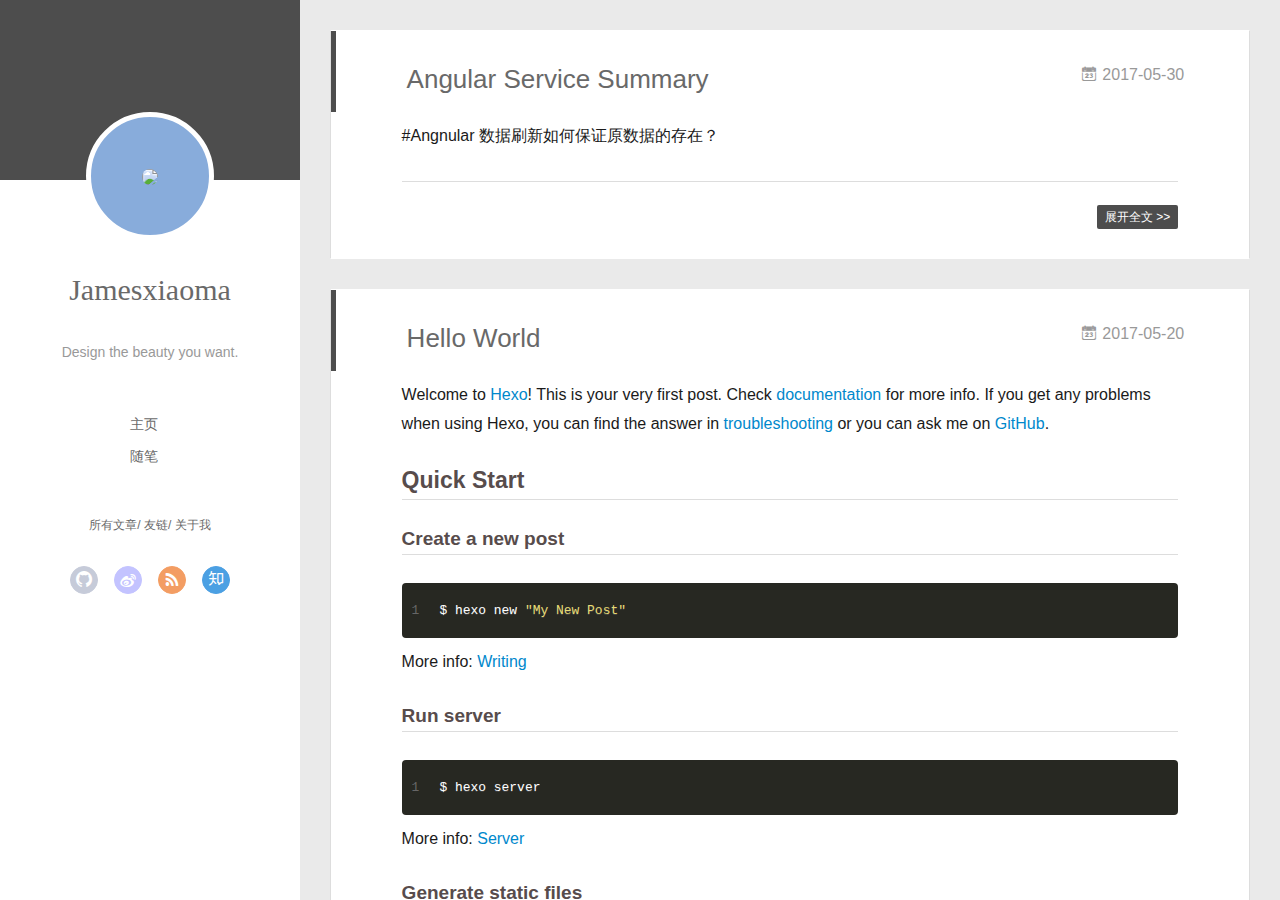
==== index.html @ 8590513b "Site updated: 2017-05-30 10:12:07" ====
<!DOCTYPE html>
<html>
<head>
  <meta charset="utf-8">
  
  <meta name="renderer" content="webkit">
  <meta http-equiv="X-UA-Compatible" content="IE=edge" >
  <link rel="dns-prefetch" href="http://yoursite.com">
  <title>Jamesxiaoma Blog</title>
  <meta name="viewport" content="width=device-width, initial-scale=1, maximum-scale=1">
  <meta property="og:type" content="website">
<meta property="og:title" content="Jamesxiaoma Blog">
<meta property="og:url" content="http://yoursite.com/index.html">
<meta property="og:site_name" content="Jamesxiaoma Blog">
<meta name="twitter:card" content="summary">
<meta name="twitter:title" content="Jamesxiaoma Blog">
  
    <link rel="alternative" href="/atom.xml" title="Jamesxiaoma Blog" type="application/atom+xml">
  
  
    <link rel="icon" href="/favicon.png">
  
  <link rel="stylesheet" type="text/css" href="/./main.b3331d.css">
  <style type="text/css">
  
    #container.show {
      background: linear-gradient(200deg,#a0cfe4,#e8c37e);
    }
  </style>
  

  

</head>

<body>
  <div id="container" q-class="show:isCtnShow">
    <canvas id="anm-canvas" class="anm-canvas"></canvas>
    <div class="left-col" q-class="show:isShow">
      
<div class="overlay" style="background: #4d4d4d"></div>
<div class="intrude-less">
	<header id="header" class="inner">
		<a href="/" class="profilepic">
			<img src="null" class="js-avatar">
		</a>
		<hgroup>
		  <h1 class="header-author"><a href="/">Jamesxiaoma</a></h1>
		</hgroup>
		
		<p class="header-subtitle">Design the beauty you want.</p>
		

		<nav class="header-menu">
			<ul>
			
				<li><a href="/">主页</a></li>
	        
				<li><a href="/tags/随笔/">随笔</a></li>
	        
			</ul>
		</nav>
		<nav class="header-smart-menu">
    		
    			
    			<a q-on="click: openSlider(e, 'innerArchive')" href="javascript:void(0)">所有文章</a>
    			
            
    			
    			<a q-on="click: openSlider(e, 'friends')" href="javascript:void(0)">友链</a>
    			
            
    			
    			<a q-on="click: openSlider(e, 'aboutme')" href="javascript:void(0)">关于我</a>
    			
            
		</nav>
		<nav class="header-nav">
			<div class="social">
				
					<a class="github" target="_blank" href="#" title="github"><i class="icon-github"></i></a>
		        
					<a class="weibo" target="_blank" href="#" title="weibo"><i class="icon-weibo"></i></a>
		        
					<a class="rss" target="_blank" href="#" title="rss"><i class="icon-rss"></i></a>
		        
					<a class="zhihu" target="_blank" href="#" title="zhihu"><i class="icon-zhihu"></i></a>
		        
			</div>
		</nav>
	</header>		
</div>

    </div>
    <div class="mid-col" q-class="show:isShow,hide:isShow|isFalse">
      
<nav id="mobile-nav">
  	<div class="overlay js-overlay" style="background: #4d4d4d"></div>
	<div class="btnctn js-mobile-btnctn">
  		<div class="slider-trigger list" q-on="click: openSlider(e)"><i class="icon icon-sort"></i></div>
	</div>
	<div class="intrude-less">
		<header id="header" class="inner">
			<div class="profilepic">
				<img src="null" class="js-avatar">
			</div>
			<hgroup>
			  <h1 class="header-author js-header-author">Jamesxiaoma</h1>
			</hgroup>
			
			<p class="header-subtitle"><i class="icon icon-quo-left"></i>Design the beauty you want.<i class="icon icon-quo-right"></i></p>
			
			
			
				
			
				
			
			
			
			<nav class="header-nav">
				<div class="social">
					
						<a class="github" target="_blank" href="#" title="github"><i class="icon-github"></i></a>
			        
						<a class="weibo" target="_blank" href="#" title="weibo"><i class="icon-weibo"></i></a>
			        
						<a class="rss" target="_blank" href="#" title="rss"><i class="icon-rss"></i></a>
			        
						<a class="zhihu" target="_blank" href="#" title="zhihu"><i class="icon-zhihu"></i></a>
			        
				</div>
			</nav>

			<nav class="header-menu js-header-menu">
				<ul style="width: 50%">
				
				
					<li style="width: 50%"><a href="/">主页</a></li>
		        
					<li style="width: 50%"><a href="/tags/随笔/">随笔</a></li>
		        
				</ul>
			</nav>
		</header>				
	</div>
	<div class="mobile-mask" style="display:none" q-show="isShow"></div>
</nav>

      <div id="wrapper" class="body-wrap">
        <div class="menu-l">
          <div class="canvas-wrap">
            <canvas data-colors="#eaeaea" data-sectionHeight="100" data-contentId="js-content" id="myCanvas1" class="anm-canvas"></canvas>
          </div>
          <div id="js-content" class="content-ll">
            
  
    <article id="post-Angular-Service-Summary" class="article article-type-post  article-index" itemscope itemprop="blogPost">
  <div class="article-inner">
    
      <header class="article-header">
        
  
    <h1 itemprop="name">
      <a class="article-title" href="/2017/05/30/Angular-Service-Summary/">Angular Service Summary</a>
    </h1>
  

        
        <a href="/2017/05/30/Angular-Service-Summary/" class="archive-article-date">
  	<time datetime="2017-05-30T01:32:09.000Z" itemprop="datePublished"><i class="icon-calendar icon"></i>2017-05-30</time>
</a>
        
      </header>
    
    <div class="article-entry" itemprop="articleBody">
      
        <p>#Angnular 数据刷新如何保证原数据的存在？</p>

      

      
    </div>
    <div class="article-info article-info-index">
      
      
      

      
        <p class="article-more-link">
          <a class="article-more-a" href="/2017/05/30/Angular-Service-Summary/">展开全文 >></a>
        </p>
      

      
      <div class="clearfix"></div>
    </div>
  </div>
</article>





  
    <article id="post-hello-world" class="article article-type-post  article-index" itemscope itemprop="blogPost">
  <div class="article-inner">
    
      <header class="article-header">
        
  
    <h1 itemprop="name">
      <a class="article-title" href="/2017/05/20/hello-world/">Hello World</a>
    </h1>
  

        
        <a href="/2017/05/20/hello-world/" class="archive-article-date">
  	<time datetime="2017-05-20T15:23:57.140Z" itemprop="datePublished"><i class="icon-calendar icon"></i>2017-05-20</time>
</a>
        
      </header>
    
    <div class="article-entry" itemprop="articleBody">
      
        <p>Welcome to <a href="https://hexo.io/" target="_blank" rel="external">Hexo</a>! This is your very first post. Check <a href="https://hexo.io/docs/" target="_blank" rel="external">documentation</a> for more info. If you get any problems when using Hexo, you can find the answer in <a href="https://hexo.io/docs/troubleshooting.html" target="_blank" rel="external">troubleshooting</a> or you can ask me on <a href="https://github.com/hexojs/hexo/issues" target="_blank" rel="external">GitHub</a>.</p>
<h2 id="Quick-Start"><a href="#Quick-Start" class="headerlink" title="Quick Start"></a>Quick Start</h2><h3 id="Create-a-new-post"><a href="#Create-a-new-post" class="headerlink" title="Create a new post"></a>Create a new post</h3><figure class="highlight bash"><table><tr><td class="gutter"><pre><div class="line">1</div></pre></td><td class="code"><pre><div class="line">$ hexo new <span class="string">"My New Post"</span></div></pre></td></tr></table></figure>
<p>More info: <a href="https://hexo.io/docs/writing.html" target="_blank" rel="external">Writing</a></p>
<h3 id="Run-server"><a href="#Run-server" class="headerlink" title="Run server"></a>Run server</h3><figure class="highlight bash"><table><tr><td class="gutter"><pre><div class="line">1</div></pre></td><td class="code"><pre><div class="line">$ hexo server</div></pre></td></tr></table></figure>
<p>More info: <a href="https://hexo.io/docs/server.html" target="_blank" rel="external">Server</a></p>
<h3 id="Generate-static-files"><a href="#Generate-static-files" class="headerlink" title="Generate static files"></a>Generate static files</h3><figure class="highlight bash"><table><tr><td class="gutter"><pre><div class="line">1</div></pre></td><td class="code"><pre><div class="line">$ hexo generate</div></pre></td></tr></table></figure>
<p>More info: <a href="https://hexo.io/docs/generating.html" target="_blank" rel="external">Generating</a></p>
<h3 id="Deploy-to-remote-sites"><a href="#Deploy-to-remote-sites" class="headerlink" title="Deploy to remote sites"></a>Deploy to remote sites</h3><figure class="highlight bash"><table><tr><td class="gutter"><pre><div class="line">1</div></pre></td><td class="code"><pre><div class="line">$ hexo deploy</div></pre></td></tr></table></figure>
<p>More info: <a href="https://hexo.io/docs/deployment.html" target="_blank" rel="external">Deployment</a></p>

      

      
    </div>
    <div class="article-info article-info-index">
      
      
      

      
        <p class="article-more-link">
          <a class="article-more-a" href="/2017/05/20/hello-world/">展开全文 >></a>
        </p>
      

      
      <div class="clearfix"></div>
    </div>
  </div>
</article>





  
  


          </div>
        </div>
      </div>
      <footer id="footer">
  <div class="outer">
    <div id="footer-info">
    	<div class="footer-left">
    		&copy; 2017 Jamesxiaoma
    	</div>
      	<div class="footer-right">
      		<a href="http://hexo.io/" target="_blank">Hexo</a>  Theme <a href="https://github.com/litten/hexo-theme-yilia" target="_blank">Yilia</a> by Litten
      	</div>
    </div>
  </div>
</footer>
    </div>
    <script>
	var yiliaConfig = {
		mathjax: false,
		isHome: true,
		isPost: false,
		isArchive: false,
		isTag: false,
		isCategory: false,
		open_in_new: false,
		root: "/",
		innerArchive: true,
		showTags: false
	}
</script>

<script>!function(t){function n(e){if(r[e])return r[e].exports;var i=r[e]={exports:{},id:e,loaded:!1};return t[e].call(i.exports,i,i.exports,n),i.loaded=!0,i.exports}var r={};n.m=t,n.c=r,n.p="./",n(0)}([function(t,n,r){r(194),t.exports=r(190)},function(t,n,r){var e=r(3),i=r(52),o=r(27),u=r(28),c=r(53),f="prototype",a=function(t,n,r){var s,l,h,v,p=t&a.F,d=t&a.G,y=t&a.S,g=t&a.P,b=t&a.B,m=d?e:y?e[n]||(e[n]={}):(e[n]||{})[f],x=d?i:i[n]||(i[n]={}),w=x[f]||(x[f]={});d&&(r=n);for(s in r)l=!p&&m&&void 0!==m[s],h=(l?m:r)[s],v=b&&l?c(h,e):g&&"function"==typeof h?c(Function.call,h):h,m&&u(m,s,h,t&a.U),x[s]!=h&&o(x,s,v),g&&w[s]!=h&&(w[s]=h)};e.core=i,a.F=1,a.G=2,a.S=4,a.P=8,a.B=16,a.W=32,a.U=64,a.R=128,t.exports=a},function(t,n,r){var e=r(6);t.exports=function(t){if(!e(t))throw TypeError(t+" is not an object!");return t}},function(t,n){var r=t.exports="undefined"!=typeof window&&window.Math==Math?window:"undefined"!=typeof self&&self.Math==Math?self:Function("return this")();"number"==typeof __g&&(__g=r)},function(t,n){t.exports=function(t){try{return!!t()}catch(t){return!0}}},function(t,n){var r=t.exports="undefined"!=typeof window&&window.Math==Math?window:"undefined"!=typeof self&&self.Math==Math?self:Function("return this")();"number"==typeof __g&&(__g=r)},function(t,n){t.exports=function(t){return"object"==typeof t?null!==t:"function"==typeof t}},function(t,n,r){var e=r(126)("wks"),i=r(76),o=r(3).Symbol,u="function"==typeof o;(t.exports=function(t){return e[t]||(e[t]=u&&o[t]||(u?o:i)("Symbol."+t))}).store=e},function(t,n){var r={}.hasOwnProperty;t.exports=function(t,n){return r.call(t,n)}},function(t,n,r){var e=r(94),i=r(33);t.exports=function(t){return e(i(t))}},function(t,n,r){t.exports=!r(4)(function(){return 7!=Object.defineProperty({},"a",{get:function(){return 7}}).a})},function(t,n,r){var e=r(2),i=r(167),o=r(50),u=Object.defineProperty;n.f=r(10)?Object.defineProperty:function(t,n,r){if(e(t),n=o(n,!0),e(r),i)try{return u(t,n,r)}catch(t){}if("get"in r||"set"in r)throw TypeError("Accessors not supported!");return"value"in r&&(t[n]=r.value),t}},function(t,n,r){t.exports=!r(18)(function(){return 7!=Object.defineProperty({},"a",{get:function(){return 7}}).a})},function(t,n,r){var e=r(14),i=r(22);t.exports=r(12)?function(t,n,r){return e.f(t,n,i(1,r))}:function(t,n,r){return t[n]=r,t}},function(t,n,r){var e=r(20),i=r(58),o=r(42),u=Object.defineProperty;n.f=r(12)?Object.defineProperty:function(t,n,r){if(e(t),n=o(n,!0),e(r),i)try{return u(t,n,r)}catch(t){}if("get"in r||"set"in r)throw TypeError("Accessors not supported!");return"value"in r&&(t[n]=r.value),t}},function(t,n,r){var e=r(40)("wks"),i=r(23),o=r(5).Symbol,u="function"==typeof o;(t.exports=function(t){return e[t]||(e[t]=u&&o[t]||(u?o:i)("Symbol."+t))}).store=e},function(t,n,r){var e=r(67),i=Math.min;t.exports=function(t){return t>0?i(e(t),9007199254740991):0}},function(t,n,r){var e=r(46);t.exports=function(t){return Object(e(t))}},function(t,n){t.exports=function(t){try{return!!t()}catch(t){return!0}}},function(t,n,r){var e=r(63),i=r(34);t.exports=Object.keys||function(t){return e(t,i)}},function(t,n,r){var e=r(21);t.exports=function(t){if(!e(t))throw TypeError(t+" is not an object!");return t}},function(t,n){t.exports=function(t){return"object"==typeof t?null!==t:"function"==typeof t}},function(t,n){t.exports=function(t,n){return{enumerable:!(1&t),configurable:!(2&t),writable:!(4&t),value:n}}},function(t,n){var r=0,e=Math.random();t.exports=function(t){return"Symbol(".concat(void 0===t?"":t,")_",(++r+e).toString(36))}},function(t,n){var r={}.hasOwnProperty;t.exports=function(t,n){return r.call(t,n)}},function(t,n){var r=t.exports={version:"2.4.0"};"number"==typeof __e&&(__e=r)},function(t,n){t.exports=function(t){if("function"!=typeof t)throw TypeError(t+" is not a function!");return t}},function(t,n,r){var e=r(11),i=r(66);t.exports=r(10)?function(t,n,r){return e.f(t,n,i(1,r))}:function(t,n,r){return t[n]=r,t}},function(t,n,r){var e=r(3),i=r(27),o=r(24),u=r(76)("src"),c="toString",f=Function[c],a=(""+f).split(c);r(52).inspectSource=function(t){return f.call(t)},(t.exports=function(t,n,r,c){var f="function"==typeof r;f&&(o(r,"name")||i(r,"name",n)),t[n]!==r&&(f&&(o(r,u)||i(r,u,t[n]?""+t[n]:a.join(String(n)))),t===e?t[n]=r:c?t[n]?t[n]=r:i(t,n,r):(delete t[n],i(t,n,r)))})(Function.prototype,c,function(){return"function"==typeof this&&this[u]||f.call(this)})},function(t,n,r){var e=r(1),i=r(4),o=r(46),u=function(t,n,r,e){var i=String(o(t)),u="<"+n;return""!==r&&(u+=" "+r+'="'+String(e).replace(/"/g,"&quot;")+'"'),u+">"+i+"</"+n+">"};t.exports=function(t,n){var r={};r[t]=n(u),e(e.P+e.F*i(function(){var n=""[t]('"');return n!==n.toLowerCase()||n.split('"').length>3}),"String",r)}},function(t,n,r){var e=r(115),i=r(46);t.exports=function(t){return e(i(t))}},function(t,n,r){var e=r(116),i=r(66),o=r(30),u=r(50),c=r(24),f=r(167),a=Object.getOwnPropertyDescriptor;n.f=r(10)?a:function(t,n){if(t=o(t),n=u(n,!0),f)try{return a(t,n)}catch(t){}if(c(t,n))return i(!e.f.call(t,n),t[n])}},function(t,n,r){var e=r(24),i=r(17),o=r(145)("IE_PROTO"),u=Object.prototype;t.exports=Object.getPrototypeOf||function(t){return t=i(t),e(t,o)?t[o]:"function"==typeof t.constructor&&t instanceof t.constructor?t.constructor.prototype:t instanceof Object?u:null}},function(t,n){t.exports=function(t){if(void 0==t)throw TypeError("Can't call method on  "+t);return t}},function(t,n){t.exports="constructor,hasOwnProperty,isPrototypeOf,propertyIsEnumerable,toLocaleString,toString,valueOf".split(",")},function(t,n){t.exports={}},function(t,n){t.exports=!0},function(t,n){n.f={}.propertyIsEnumerable},function(t,n,r){var e=r(14).f,i=r(8),o=r(15)("toStringTag");t.exports=function(t,n,r){t&&!i(t=r?t:t.prototype,o)&&e(t,o,{configurable:!0,value:n})}},function(t,n,r){var e=r(40)("keys"),i=r(23);t.exports=function(t){return e[t]||(e[t]=i(t))}},function(t,n,r){var e=r(5),i="__core-js_shared__",o=e[i]||(e[i]={});t.exports=function(t){return o[t]||(o[t]={})}},function(t,n){var r=Math.ceil,e=Math.floor;t.exports=function(t){return isNaN(t=+t)?0:(t>0?e:r)(t)}},function(t,n,r){var e=r(21);t.exports=function(t,n){if(!e(t))return t;var r,i;if(n&&"function"==typeof(r=t.toString)&&!e(i=r.call(t)))return i;if("function"==typeof(r=t.valueOf)&&!e(i=r.call(t)))return i;if(!n&&"function"==typeof(r=t.toString)&&!e(i=r.call(t)))return i;throw TypeError("Can't convert object to primitive value")}},function(t,n,r){var e=r(5),i=r(25),o=r(36),u=r(44),c=r(14).f;t.exports=function(t){var n=i.Symbol||(i.Symbol=o?{}:e.Symbol||{});"_"==t.charAt(0)||t in n||c(n,t,{value:u.f(t)})}},function(t,n,r){n.f=r(15)},function(t,n){var r={}.toString;t.exports=function(t){return r.call(t).slice(8,-1)}},function(t,n){t.exports=function(t){if(void 0==t)throw TypeError("Can't call method on  "+t);return t}},function(t,n,r){var e=r(4);t.exports=function(t,n){return!!t&&e(function(){n?t.call(null,function(){},1):t.call(null)})}},function(t,n,r){var e=r(53),i=r(115),o=r(17),u=r(16),c=r(202);t.exports=function(t,n){var r=1==t,f=2==t,a=3==t,s=4==t,l=6==t,h=5==t||l,v=n||c;return function(n,c,p){for(var d,y,g=o(n),b=i(g),m=e(c,p,3),x=u(b.length),w=0,S=r?v(n,x):f?v(n,0):void 0;x>w;w++)if((h||w in b)&&(d=b[w],y=m(d,w,g),t))if(r)S[w]=y;else if(y)switch(t){case 3:return!0;case 5:return d;case 6:return w;case 2:S.push(d)}else if(s)return!1;return l?-1:a||s?s:S}}},function(t,n,r){var e=r(1),i=r(52),o=r(4);t.exports=function(t,n){var r=(i.Object||{})[t]||Object[t],u={};u[t]=n(r),e(e.S+e.F*o(function(){r(1)}),"Object",u)}},function(t,n,r){var e=r(6);t.exports=function(t,n){if(!e(t))return t;var r,i;if(n&&"function"==typeof(r=t.toString)&&!e(i=r.call(t)))return i;if("function"==typeof(r=t.valueOf)&&!e(i=r.call(t)))return i;if(!n&&"function"==typeof(r=t.toString)&&!e(i=r.call(t)))return i;throw TypeError("Can't convert object to primitive value")}},function(t,n,r){var e=r(5),i=r(25),o=r(91),u=r(13),c="prototype",f=function(t,n,r){var a,s,l,h=t&f.F,v=t&f.G,p=t&f.S,d=t&f.P,y=t&f.B,g=t&f.W,b=v?i:i[n]||(i[n]={}),m=b[c],x=v?e:p?e[n]:(e[n]||{})[c];v&&(r=n);for(a in r)(s=!h&&x&&void 0!==x[a])&&a in b||(l=s?x[a]:r[a],b[a]=v&&"function"!=typeof x[a]?r[a]:y&&s?o(l,e):g&&x[a]==l?function(t){var n=function(n,r,e){if(this instanceof t){switch(arguments.length){case 0:return new t;case 1:return new t(n);case 2:return new t(n,r)}return new t(n,r,e)}return t.apply(this,arguments)};return n[c]=t[c],n}(l):d&&"function"==typeof l?o(Function.call,l):l,d&&((b.virtual||(b.virtual={}))[a]=l,t&f.R&&m&&!m[a]&&u(m,a,l)))};f.F=1,f.G=2,f.S=4,f.P=8,f.B=16,f.W=32,f.U=64,f.R=128,t.exports=f},function(t,n){var r=t.exports={version:"2.4.0"};"number"==typeof __e&&(__e=r)},function(t,n,r){var e=r(26);t.exports=function(t,n,r){if(e(t),void 0===n)return t;switch(r){case 1:return function(r){return t.call(n,r)};case 2:return function(r,e){return t.call(n,r,e)};case 3:return function(r,e,i){return t.call(n,r,e,i)}}return function(){return t.apply(n,arguments)}}},function(t,n,r){var e=r(183),i=r(1),o=r(126)("metadata"),u=o.store||(o.store=new(r(186))),c=function(t,n,r){var i=u.get(t);if(!i){if(!r)return;u.set(t,i=new e)}var o=i.get(n);if(!o){if(!r)return;i.set(n,o=new e)}return o},f=function(t,n,r){var e=c(n,r,!1);return void 0!==e&&e.has(t)},a=function(t,n,r){var e=c(n,r,!1);return void 0===e?void 0:e.get(t)},s=function(t,n,r,e){c(r,e,!0).set(t,n)},l=function(t,n){var r=c(t,n,!1),e=[];return r&&r.forEach(function(t,n){e.push(n)}),e},h=function(t){return void 0===t||"symbol"==typeof t?t:String(t)},v=function(t){i(i.S,"Reflect",t)};t.exports={store:u,map:c,has:f,get:a,set:s,keys:l,key:h,exp:v}},function(t,n,r){"use strict";if(r(10)){var e=r(69),i=r(3),o=r(4),u=r(1),c=r(127),f=r(152),a=r(53),s=r(68),l=r(66),h=r(27),v=r(73),p=r(67),d=r(16),y=r(75),g=r(50),b=r(24),m=r(180),x=r(114),w=r(6),S=r(17),_=r(137),O=r(70),E=r(32),P=r(71).f,j=r(154),F=r(76),M=r(7),A=r(48),N=r(117),T=r(146),I=r(155),k=r(80),L=r(123),R=r(74),C=r(130),D=r(160),U=r(11),W=r(31),G=U.f,B=W.f,V=i.RangeError,z=i.TypeError,q=i.Uint8Array,K="ArrayBuffer",J="Shared"+K,Y="BYTES_PER_ELEMENT",H="prototype",$=Array[H],X=f.ArrayBuffer,Q=f.DataView,Z=A(0),tt=A(2),nt=A(3),rt=A(4),et=A(5),it=A(6),ot=N(!0),ut=N(!1),ct=I.values,ft=I.keys,at=I.entries,st=$.lastIndexOf,lt=$.reduce,ht=$.reduceRight,vt=$.join,pt=$.sort,dt=$.slice,yt=$.toString,gt=$.toLocaleString,bt=M("iterator"),mt=M("toStringTag"),xt=F("typed_constructor"),wt=F("def_constructor"),St=c.CONSTR,_t=c.TYPED,Ot=c.VIEW,Et="Wrong length!",Pt=A(1,function(t,n){return Tt(T(t,t[wt]),n)}),jt=o(function(){return 1===new q(new Uint16Array([1]).buffer)[0]}),Ft=!!q&&!!q[H].set&&o(function(){new q(1).set({})}),Mt=function(t,n){if(void 0===t)throw z(Et);var r=+t,e=d(t);if(n&&!m(r,e))throw V(Et);return e},At=function(t,n){var r=p(t);if(r<0||r%n)throw V("Wrong offset!");return r},Nt=function(t){if(w(t)&&_t in t)return t;throw z(t+" is not a typed array!")},Tt=function(t,n){if(!(w(t)&&xt in t))throw z("It is not a typed array constructor!");return new t(n)},It=function(t,n){return kt(T(t,t[wt]),n)},kt=function(t,n){for(var r=0,e=n.length,i=Tt(t,e);e>r;)i[r]=n[r++];return i},Lt=function(t,n,r){G(t,n,{get:function(){return this._d[r]}})},Rt=function(t){var n,r,e,i,o,u,c=S(t),f=arguments.length,s=f>1?arguments[1]:void 0,l=void 0!==s,h=j(c);if(void 0!=h&&!_(h)){for(u=h.call(c),e=[],n=0;!(o=u.next()).done;n++)e.push(o.value);c=e}for(l&&f>2&&(s=a(s,arguments[2],2)),n=0,r=d(c.length),i=Tt(this,r);r>n;n++)i[n]=l?s(c[n],n):c[n];return i},Ct=function(){for(var t=0,n=arguments.length,r=Tt(this,n);n>t;)r[t]=arguments[t++];return r},Dt=!!q&&o(function(){gt.call(new q(1))}),Ut=function(){return gt.apply(Dt?dt.call(Nt(this)):Nt(this),arguments)},Wt={copyWithin:function(t,n){return D.call(Nt(this),t,n,arguments.length>2?arguments[2]:void 0)},every:function(t){return rt(Nt(this),t,arguments.length>1?arguments[1]:void 0)},fill:function(t){return C.apply(Nt(this),arguments)},filter:function(t){return It(this,tt(Nt(this),t,arguments.length>1?arguments[1]:void 0))},find:function(t){return et(Nt(this),t,arguments.length>1?arguments[1]:void 0)},findIndex:function(t){return it(Nt(this),t,arguments.length>1?arguments[1]:void 0)},forEach:function(t){Z(Nt(this),t,arguments.length>1?arguments[1]:void 0)},indexOf:function(t){return ut(Nt(this),t,arguments.length>1?arguments[1]:void 0)},includes:function(t){return ot(Nt(this),t,arguments.length>1?arguments[1]:void 0)},join:function(t){return vt.apply(Nt(this),arguments)},lastIndexOf:function(t){return st.apply(Nt(this),arguments)},map:function(t){return Pt(Nt(this),t,arguments.length>1?arguments[1]:void 0)},reduce:function(t){return lt.apply(Nt(this),arguments)},reduceRight:function(t){return ht.apply(Nt(this),arguments)},reverse:function(){for(var t,n=this,r=Nt(n).length,e=Math.floor(r/2),i=0;i<e;)t=n[i],n[i++]=n[--r],n[r]=t;return n},some:function(t){return nt(Nt(this),t,arguments.length>1?arguments[1]:void 0)},sort:function(t){return pt.call(Nt(this),t)},subarray:function(t,n){var r=Nt(this),e=r.length,i=y(t,e);return new(T(r,r[wt]))(r.buffer,r.byteOffset+i*r.BYTES_PER_ELEMENT,d((void 0===n?e:y(n,e))-i))}},Gt=function(t,n){return It(this,dt.call(Nt(this),t,n))},Bt=function(t){Nt(this);var n=At(arguments[1],1),r=this.length,e=S(t),i=d(e.length),o=0;if(i+n>r)throw V(Et);for(;o<i;)this[n+o]=e[o++]},Vt={entries:function(){return at.call(Nt(this))},keys:function(){return ft.call(Nt(this))},values:function(){return ct.call(Nt(this))}},zt=function(t,n){return w(t)&&t[_t]&&"symbol"!=typeof n&&n in t&&String(+n)==String(n)},qt=function(t,n){return zt(t,n=g(n,!0))?l(2,t[n]):B(t,n)},Kt=function(t,n,r){return!(zt(t,n=g(n,!0))&&w(r)&&b(r,"value"))||b(r,"get")||b(r,"set")||r.configurable||b(r,"writable")&&!r.writable||b(r,"enumerable")&&!r.enumerable?G(t,n,r):(t[n]=r.value,t)};St||(W.f=qt,U.f=Kt),u(u.S+u.F*!St,"Object",{getOwnPropertyDescriptor:qt,defineProperty:Kt}),o(function(){yt.call({})})&&(yt=gt=function(){return vt.call(this)});var Jt=v({},Wt);v(Jt,Vt),h(Jt,bt,Vt.values),v(Jt,{slice:Gt,set:Bt,constructor:function(){},toString:yt,toLocaleString:Ut}),Lt(Jt,"buffer","b"),Lt(Jt,"byteOffset","o"),Lt(Jt,"byteLength","l"),Lt(Jt,"length","e"),G(Jt,mt,{get:function(){return this[_t]}}),t.exports=function(t,n,r,f){f=!!f;var a=t+(f?"Clamped":"")+"Array",l="Uint8Array"!=a,v="get"+t,p="set"+t,y=i[a],g=y||{},b=y&&E(y),m=!y||!c.ABV,S={},_=y&&y[H],j=function(t,r){var e=t._d;return e.v[v](r*n+e.o,jt)},F=function(t,r,e){var i=t._d;f&&(e=(e=Math.round(e))<0?0:e>255?255:255&e),i.v[p](r*n+i.o,e,jt)},M=function(t,n){G(t,n,{get:function(){return j(this,n)},set:function(t){return F(this,n,t)},enumerable:!0})};m?(y=r(function(t,r,e,i){s(t,y,a,"_d");var o,u,c,f,l=0,v=0;if(w(r)){if(!(r instanceof X||(f=x(r))==K||f==J))return _t in r?kt(y,r):Rt.call(y,r);o=r,v=At(e,n);var p=r.byteLength;if(void 0===i){if(p%n)throw V(Et);if((u=p-v)<0)throw V(Et)}else if((u=d(i)*n)+v>p)throw V(Et);c=u/n}else c=Mt(r,!0),u=c*n,o=new X(u);for(h(t,"_d",{b:o,o:v,l:u,e:c,v:new Q(o)});l<c;)M(t,l++)}),_=y[H]=O(Jt),h(_,"constructor",y)):L(function(t){new y(null),new y(t)},!0)||(y=r(function(t,r,e,i){s(t,y,a);var o;return w(r)?r instanceof X||(o=x(r))==K||o==J?void 0!==i?new g(r,At(e,n),i):void 0!==e?new g(r,At(e,n)):new g(r):_t in r?kt(y,r):Rt.call(y,r):new g(Mt(r,l))}),Z(b!==Function.prototype?P(g).concat(P(b)):P(g),function(t){t in y||h(y,t,g[t])}),y[H]=_,e||(_.constructor=y));var A=_[bt],N=!!A&&("values"==A.name||void 0==A.name),T=Vt.values;h(y,xt,!0),h(_,_t,a),h(_,Ot,!0),h(_,wt,y),(f?new y(1)[mt]==a:mt in _)||G(_,mt,{get:function(){return a}}),S[a]=y,u(u.G+u.W+u.F*(y!=g),S),u(u.S,a,{BYTES_PER_ELEMENT:n,from:Rt,of:Ct}),Y in _||h(_,Y,n),u(u.P,a,Wt),R(a),u(u.P+u.F*Ft,a,{set:Bt}),u(u.P+u.F*!N,a,Vt),u(u.P+u.F*(_.toString!=yt),a,{toString:yt}),u(u.P+u.F*o(function(){new y(1).slice()}),a,{slice:Gt}),u(u.P+u.F*(o(function(){return[1,2].toLocaleString()!=new y([1,2]).toLocaleString()})||!o(function(){_.toLocaleString.call([1,2])})),a,{toLocaleString:Ut}),k[a]=N?A:T,e||N||h(_,bt,T)}}else t.exports=function(){}},function(t,n){var r={}.toString;t.exports=function(t){return r.call(t).slice(8,-1)}},function(t,n,r){var e=r(21),i=r(5).document,o=e(i)&&e(i.createElement);t.exports=function(t){return o?i.createElement(t):{}}},function(t,n,r){t.exports=!r(12)&&!r(18)(function(){return 7!=Object.defineProperty(r(57)("div"),"a",{get:function(){return 7}}).a})},function(t,n,r){"use strict";var e=r(36),i=r(51),o=r(64),u=r(13),c=r(8),f=r(35),a=r(96),s=r(38),l=r(103),h=r(15)("iterator"),v=!([].keys&&"next"in[].keys()),p="keys",d="values",y=function(){return this};t.exports=function(t,n,r,g,b,m,x){a(r,n,g);var w,S,_,O=function(t){if(!v&&t in F)return F[t];switch(t){case p:case d:return function(){return new r(this,t)}}return function(){return new r(this,t)}},E=n+" Iterator",P=b==d,j=!1,F=t.prototype,M=F[h]||F["@@iterator"]||b&&F[b],A=M||O(b),N=b?P?O("entries"):A:void 0,T="Array"==n?F.entries||M:M;if(T&&(_=l(T.call(new t)))!==Object.prototype&&(s(_,E,!0),e||c(_,h)||u(_,h,y)),P&&M&&M.name!==d&&(j=!0,A=function(){return M.call(this)}),e&&!x||!v&&!j&&F[h]||u(F,h,A),f[n]=A,f[E]=y,b)if(w={values:P?A:O(d),keys:m?A:O(p),entries:N},x)for(S in w)S in F||o(F,S,w[S]);else i(i.P+i.F*(v||j),n,w);return w}},function(t,n,r){var e=r(20),i=r(100),o=r(34),u=r(39)("IE_PROTO"),c=function(){},f="prototype",a=function(){var t,n=r(57)("iframe"),e=o.length;for(n.style.display="none",r(93).appendChild(n),n.src="javascript:",t=n.contentWindow.document,t.open(),t.write("<script>document.F=Object<\/script>"),t.close(),a=t.F;e--;)delete a[f][o[e]];return a()};t.exports=Object.create||function(t,n){var r;return null!==t?(c[f]=e(t),r=new c,c[f]=null,r[u]=t):r=a(),void 0===n?r:i(r,n)}},function(t,n,r){var e=r(63),i=r(34).concat("length","prototype");n.f=Object.getOwnPropertyNames||function(t){return e(t,i)}},function(t,n){n.f=Object.getOwnPropertySymbols},function(t,n,r){var e=r(8),i=r(9),o=r(90)(!1),u=r(39)("IE_PROTO");t.exports=function(t,n){var r,c=i(t),f=0,a=[];for(r in c)r!=u&&e(c,r)&&a.push(r);for(;n.length>f;)e(c,r=n[f++])&&(~o(a,r)||a.push(r));return a}},function(t,n,r){t.exports=r(13)},function(t,n,r){var e=r(76)("meta"),i=r(6),o=r(24),u=r(11).f,c=0,f=Object.isExtensible||function(){return!0},a=!r(4)(function(){return f(Object.preventExtensions({}))}),s=function(t){u(t,e,{value:{i:"O"+ ++c,w:{}}})},l=function(t,n){if(!i(t))return"symbol"==typeof t?t:("string"==typeof t?"S":"P")+t;if(!o(t,e)){if(!f(t))return"F";if(!n)return"E";s(t)}return t[e].i},h=function(t,n){if(!o(t,e)){if(!f(t))return!0;if(!n)return!1;s(t)}return t[e].w},v=function(t){return a&&p.NEED&&f(t)&&!o(t,e)&&s(t),t},p=t.exports={KEY:e,NEED:!1,fastKey:l,getWeak:h,onFreeze:v}},function(t,n){t.exports=function(t,n){return{enumerable:!(1&t),configurable:!(2&t),writable:!(4&t),value:n}}},function(t,n){var r=Math.ceil,e=Math.floor;t.exports=function(t){return isNaN(t=+t)?0:(t>0?e:r)(t)}},function(t,n){t.exports=function(t,n,r,e){if(!(t instanceof n)||void 0!==e&&e in t)throw TypeError(r+": incorrect invocation!");return t}},function(t,n){t.exports=!1},function(t,n,r){var e=r(2),i=r(173),o=r(133),u=r(145)("IE_PROTO"),c=function(){},f="prototype",a=function(){var t,n=r(132)("iframe"),e=o.length;for(n.style.display="none",r(135).appendChild(n),n.src="javascript:",t=n.contentWindow.document,t.open(),t.write("<script>document.F=Object<\/script>"),t.close(),a=t.F;e--;)delete a[f][o[e]];return a()};t.exports=Object.create||function(t,n){var r;return null!==t?(c[f]=e(t),r=new c,c[f]=null,r[u]=t):r=a(),void 0===n?r:i(r,n)}},function(t,n,r){var e=r(175),i=r(133).concat("length","prototype");n.f=Object.getOwnPropertyNames||function(t){return e(t,i)}},function(t,n,r){var e=r(175),i=r(133);t.exports=Object.keys||function(t){return e(t,i)}},function(t,n,r){var e=r(28);t.exports=function(t,n,r){for(var i in n)e(t,i,n[i],r);return t}},function(t,n,r){"use strict";var e=r(3),i=r(11),o=r(10),u=r(7)("species");t.exports=function(t){var n=e[t];o&&n&&!n[u]&&i.f(n,u,{configurable:!0,get:function(){return this}})}},function(t,n,r){var e=r(67),i=Math.max,o=Math.min;t.exports=function(t,n){return t=e(t),t<0?i(t+n,0):o(t,n)}},function(t,n){var r=0,e=Math.random();t.exports=function(t){return"Symbol(".concat(void 0===t?"":t,")_",(++r+e).toString(36))}},function(t,n,r){var e=r(33);t.exports=function(t){return Object(e(t))}},function(t,n,r){var e=r(7)("unscopables"),i=Array.prototype;void 0==i[e]&&r(27)(i,e,{}),t.exports=function(t){i[e][t]=!0}},function(t,n,r){var e=r(53),i=r(169),o=r(137),u=r(2),c=r(16),f=r(154),a={},s={},n=t.exports=function(t,n,r,l,h){var v,p,d,y,g=h?function(){return t}:f(t),b=e(r,l,n?2:1),m=0;if("function"!=typeof g)throw TypeError(t+" is not iterable!");if(o(g)){for(v=c(t.length);v>m;m++)if((y=n?b(u(p=t[m])[0],p[1]):b(t[m]))===a||y===s)return y}else for(d=g.call(t);!(p=d.next()).done;)if((y=i(d,b,p.value,n))===a||y===s)return y};n.BREAK=a,n.RETURN=s},function(t,n){t.exports={}},function(t,n,r){var e=r(11).f,i=r(24),o=r(7)("toStringTag");t.exports=function(t,n,r){t&&!i(t=r?t:t.prototype,o)&&e(t,o,{configurable:!0,value:n})}},function(t,n,r){var e=r(1),i=r(46),o=r(4),u=r(150),c="["+u+"]",f="​",a=RegExp("^"+c+c+"*"),s=RegExp(c+c+"*$"),l=function(t,n,r){var i={},c=o(function(){return!!u[t]()||f[t]()!=f}),a=i[t]=c?n(h):u[t];r&&(i[r]=a),e(e.P+e.F*c,"String",i)},h=l.trim=function(t,n){return t=String(i(t)),1&n&&(t=t.replace(a,"")),2&n&&(t=t.replace(s,"")),t};t.exports=l},function(t,n,r){t.exports={default:r(86),__esModule:!0}},function(t,n,r){t.exports={default:r(87),__esModule:!0}},function(t,n,r){"use strict";function e(t){return t&&t.__esModule?t:{default:t}}n.__esModule=!0;var i=r(84),o=e(i),u=r(83),c=e(u),f="function"==typeof c.default&&"symbol"==typeof o.default?function(t){return typeof t}:function(t){return t&&"function"==typeof c.default&&t.constructor===c.default&&t!==c.default.prototype?"symbol":typeof t};n.default="function"==typeof c.default&&"symbol"===f(o.default)?function(t){return void 0===t?"undefined":f(t)}:function(t){return t&&"function"==typeof c.default&&t.constructor===c.default&&t!==c.default.prototype?"symbol":void 0===t?"undefined":f(t)}},function(t,n,r){r(110),r(108),r(111),r(112),t.exports=r(25).Symbol},function(t,n,r){r(109),r(113),t.exports=r(44).f("iterator")},function(t,n){t.exports=function(t){if("function"!=typeof t)throw TypeError(t+" is not a function!");return t}},function(t,n){t.exports=function(){}},function(t,n,r){var e=r(9),i=r(106),o=r(105);t.exports=function(t){return function(n,r,u){var c,f=e(n),a=i(f.length),s=o(u,a);if(t&&r!=r){for(;a>s;)if((c=f[s++])!=c)return!0}else for(;a>s;s++)if((t||s in f)&&f[s]===r)return t||s||0;return!t&&-1}}},function(t,n,r){var e=r(88);t.exports=function(t,n,r){if(e(t),void 0===n)return t;switch(r){case 1:return function(r){return t.call(n,r)};case 2:return function(r,e){return t.call(n,r,e)};case 3:return function(r,e,i){return t.call(n,r,e,i)}}return function(){return t.apply(n,arguments)}}},function(t,n,r){var e=r(19),i=r(62),o=r(37);t.exports=function(t){var n=e(t),r=i.f;if(r)for(var u,c=r(t),f=o.f,a=0;c.length>a;)f.call(t,u=c[a++])&&n.push(u);return n}},function(t,n,r){t.exports=r(5).document&&document.documentElement},function(t,n,r){var e=r(56);t.exports=Object("z").propertyIsEnumerable(0)?Object:function(t){return"String"==e(t)?t.split(""):Object(t)}},function(t,n,r){var e=r(56);t.exports=Array.isArray||function(t){return"Array"==e(t)}},function(t,n,r){"use strict";var e=r(60),i=r(22),o=r(38),u={};r(13)(u,r(15)("iterator"),function(){return this}),t.exports=function(t,n,r){t.prototype=e(u,{next:i(1,r)}),o(t,n+" Iterator")}},function(t,n){t.exports=function(t,n){return{value:n,done:!!t}}},function(t,n,r){var e=r(19),i=r(9);t.exports=function(t,n){for(var r,o=i(t),u=e(o),c=u.length,f=0;c>f;)if(o[r=u[f++]]===n)return r}},function(t,n,r){var e=r(23)("meta"),i=r(21),o=r(8),u=r(14).f,c=0,f=Object.isExtensible||function(){return!0},a=!r(18)(function(){return f(Object.preventExtensions({}))}),s=function(t){u(t,e,{value:{i:"O"+ ++c,w:{}}})},l=function(t,n){if(!i(t))return"symbol"==typeof t?t:("string"==typeof t?"S":"P")+t;if(!o(t,e)){if(!f(t))return"F";if(!n)return"E";s(t)}return t[e].i},h=function(t,n){if(!o(t,e)){if(!f(t))return!0;if(!n)return!1;s(t)}return t[e].w},v=function(t){return a&&p.NEED&&f(t)&&!o(t,e)&&s(t),t},p=t.exports={KEY:e,NEED:!1,fastKey:l,getWeak:h,onFreeze:v}},function(t,n,r){var e=r(14),i=r(20),o=r(19);t.exports=r(12)?Object.defineProperties:function(t,n){i(t);for(var r,u=o(n),c=u.length,f=0;c>f;)e.f(t,r=u[f++],n[r]);return t}},function(t,n,r){var e=r(37),i=r(22),o=r(9),u=r(42),c=r(8),f=r(58),a=Object.getOwnPropertyDescriptor;n.f=r(12)?a:function(t,n){if(t=o(t),n=u(n,!0),f)try{return a(t,n)}catch(t){}if(c(t,n))return i(!e.f.call(t,n),t[n])}},function(t,n,r){var e=r(9),i=r(61).f,o={}.toString,u="object"==typeof window&&window&&Object.getOwnPropertyNames?Object.getOwnPropertyNames(window):[],c=function(t){try{return i(t)}catch(t){return u.slice()}};t.exports.f=function(t){return u&&"[object Window]"==o.call(t)?c(t):i(e(t))}},function(t,n,r){var e=r(8),i=r(77),o=r(39)("IE_PROTO"),u=Object.prototype;t.exports=Object.getPrototypeOf||function(t){return t=i(t),e(t,o)?t[o]:"function"==typeof t.constructor&&t instanceof t.constructor?t.constructor.prototype:t instanceof Object?u:null}},function(t,n,r){var e=r(41),i=r(33);t.exports=function(t){return function(n,r){var o,u,c=String(i(n)),f=e(r),a=c.length;return f<0||f>=a?t?"":void 0:(o=c.charCodeAt(f),o<55296||o>56319||f+1===a||(u=c.charCodeAt(f+1))<56320||u>57343?t?c.charAt(f):o:t?c.slice(f,f+2):u-56320+(o-55296<<10)+65536)}}},function(t,n,r){var e=r(41),i=Math.max,o=Math.min;t.exports=function(t,n){return t=e(t),t<0?i(t+n,0):o(t,n)}},function(t,n,r){var e=r(41),i=Math.min;t.exports=function(t){return t>0?i(e(t),9007199254740991):0}},function(t,n,r){"use strict";var e=r(89),i=r(97),o=r(35),u=r(9);t.exports=r(59)(Array,"Array",function(t,n){this._t=u(t),this._i=0,this._k=n},function(){var t=this._t,n=this._k,r=this._i++;return!t||r>=t.length?(this._t=void 0,i(1)):"keys"==n?i(0,r):"values"==n?i(0,t[r]):i(0,[r,t[r]])},"values"),o.Arguments=o.Array,e("keys"),e("values"),e("entries")},function(t,n){},function(t,n,r){"use strict";var e=r(104)(!0);r(59)(String,"String",function(t){this._t=String(t),this._i=0},function(){var t,n=this._t,r=this._i;return r>=n.length?{value:void 0,done:!0}:(t=e(n,r),this._i+=t.length,{value:t,done:!1})})},function(t,n,r){"use strict";var e=r(5),i=r(8),o=r(12),u=r(51),c=r(64),f=r(99).KEY,a=r(18),s=r(40),l=r(38),h=r(23),v=r(15),p=r(44),d=r(43),y=r(98),g=r(92),b=r(95),m=r(20),x=r(9),w=r(42),S=r(22),_=r(60),O=r(102),E=r(101),P=r(14),j=r(19),F=E.f,M=P.f,A=O.f,N=e.Symbol,T=e.JSON,I=T&&T.stringify,k="prototype",L=v("_hidden"),R=v("toPrimitive"),C={}.propertyIsEnumerable,D=s("symbol-registry"),U=s("symbols"),W=s("op-symbols"),G=Object[k],B="function"==typeof N,V=e.QObject,z=!V||!V[k]||!V[k].findChild,q=o&&a(function(){return 7!=_(M({},"a",{get:function(){return M(this,"a",{value:7}).a}})).a})?function(t,n,r){var e=F(G,n);e&&delete G[n],M(t,n,r),e&&t!==G&&M(G,n,e)}:M,K=function(t){var n=U[t]=_(N[k]);return n._k=t,n},J=B&&"symbol"==typeof N.iterator?function(t){return"symbol"==typeof t}:function(t){return t instanceof N},Y=function(t,n,r){return t===G&&Y(W,n,r),m(t),n=w(n,!0),m(r),i(U,n)?(r.enumerable?(i(t,L)&&t[L][n]&&(t[L][n]=!1),r=_(r,{enumerable:S(0,!1)})):(i(t,L)||M(t,L,S(1,{})),t[L][n]=!0),q(t,n,r)):M(t,n,r)},H=function(t,n){m(t);for(var r,e=g(n=x(n)),i=0,o=e.length;o>i;)Y(t,r=e[i++],n[r]);return t},$=function(t,n){return void 0===n?_(t):H(_(t),n)},X=function(t){var n=C.call(this,t=w(t,!0));return!(this===G&&i(U,t)&&!i(W,t))&&(!(n||!i(this,t)||!i(U,t)||i(this,L)&&this[L][t])||n)},Q=function(t,n){if(t=x(t),n=w(n,!0),t!==G||!i(U,n)||i(W,n)){var r=F(t,n);return!r||!i(U,n)||i(t,L)&&t[L][n]||(r.enumerable=!0),r}},Z=function(t){for(var n,r=A(x(t)),e=[],o=0;r.length>o;)i(U,n=r[o++])||n==L||n==f||e.push(n);return e},tt=function(t){for(var n,r=t===G,e=A(r?W:x(t)),o=[],u=0;e.length>u;)!i(U,n=e[u++])||r&&!i(G,n)||o.push(U[n]);return o};B||(N=function(){if(this instanceof N)throw TypeError("Symbol is not a constructor!");var t=h(arguments.length>0?arguments[0]:void 0),n=function(r){this===G&&n.call(W,r),i(this,L)&&i(this[L],t)&&(this[L][t]=!1),q(this,t,S(1,r))};return o&&z&&q(G,t,{configurable:!0,set:n}),K(t)},c(N[k],"toString",function(){return this._k}),E.f=Q,P.f=Y,r(61).f=O.f=Z,r(37).f=X,r(62).f=tt,o&&!r(36)&&c(G,"propertyIsEnumerable",X,!0),p.f=function(t){return K(v(t))}),u(u.G+u.W+u.F*!B,{Symbol:N});for(var nt="hasInstance,isConcatSpreadable,iterator,match,replace,search,species,split,toPrimitive,toStringTag,unscopables".split(","),rt=0;nt.length>rt;)v(nt[rt++]);for(var nt=j(v.store),rt=0;nt.length>rt;)d(nt[rt++]);u(u.S+u.F*!B,"Symbol",{for:function(t){return i(D,t+="")?D[t]:D[t]=N(t)},keyFor:function(t){if(J(t))return y(D,t);throw TypeError(t+" is not a symbol!")},useSetter:function(){z=!0},useSimple:function(){z=!1}}),u(u.S+u.F*!B,"Object",{create:$,defineProperty:Y,defineProperties:H,getOwnPropertyDescriptor:Q,getOwnPropertyNames:Z,getOwnPropertySymbols:tt}),T&&u(u.S+u.F*(!B||a(function(){var t=N();return"[null]"!=I([t])||"{}"!=I({a:t})||"{}"!=I(Object(t))})),"JSON",{stringify:function(t){if(void 0!==t&&!J(t)){for(var n,r,e=[t],i=1;arguments.length>i;)e.push(arguments[i++]);return n=e[1],"function"==typeof n&&(r=n),!r&&b(n)||(n=function(t,n){if(r&&(n=r.call(this,t,n)),!J(n))return n}),e[1]=n,I.apply(T,e)}}}),N[k][R]||r(13)(N[k],R,N[k].valueOf),l(N,"Symbol"),l(Math,"Math",!0),l(e.JSON,"JSON",!0)},function(t,n,r){r(43)("asyncIterator")},function(t,n,r){r(43)("observable")},function(t,n,r){r(107);for(var e=r(5),i=r(13),o=r(35),u=r(15)("toStringTag"),c=["NodeList","DOMTokenList","MediaList","StyleSheetList","CSSRuleList"],f=0;f<5;f++){var a=c[f],s=e[a],l=s&&s.prototype;l&&!l[u]&&i(l,u,a),o[a]=o.Array}},function(t,n,r){var e=r(45),i=r(7)("toStringTag"),o="Arguments"==e(function(){return arguments}()),u=function(t,n){try{return t[n]}catch(t){}};t.exports=function(t){var n,r,c;return void 0===t?"Undefined":null===t?"Null":"string"==typeof(r=u(n=Object(t),i))?r:o?e(n):"Object"==(c=e(n))&&"function"==typeof n.callee?"Arguments":c}},function(t,n,r){var e=r(45);t.exports=Object("z").propertyIsEnumerable(0)?Object:function(t){return"String"==e(t)?t.split(""):Object(t)}},function(t,n){n.f={}.propertyIsEnumerable},function(t,n,r){var e=r(30),i=r(16),o=r(75);t.exports=function(t){return function(n,r,u){var c,f=e(n),a=i(f.length),s=o(u,a);if(t&&r!=r){for(;a>s;)if((c=f[s++])!=c)return!0}else for(;a>s;s++)if((t||s in f)&&f[s]===r)return t||s||0;return!t&&-1}}},function(t,n,r){"use strict";var e=r(3),i=r(1),o=r(28),u=r(73),c=r(65),f=r(79),a=r(68),s=r(6),l=r(4),h=r(123),v=r(81),p=r(136);t.exports=function(t,n,r,d,y,g){var b=e[t],m=b,x=y?"set":"add",w=m&&m.prototype,S={},_=function(t){var n=w[t];o(w,t,"delete"==t?function(t){return!(g&&!s(t))&&n.call(this,0===t?0:t)}:"has"==t?function(t){return!(g&&!s(t))&&n.call(this,0===t?0:t)}:"get"==t?function(t){return g&&!s(t)?void 0:n.call(this,0===t?0:t)}:"add"==t?function(t){return n.call(this,0===t?0:t),this}:function(t,r){return n.call(this,0===t?0:t,r),this})};if("function"==typeof m&&(g||w.forEach&&!l(function(){(new m).entries().next()}))){var O=new m,E=O[x](g?{}:-0,1)!=O,P=l(function(){O.has(1)}),j=h(function(t){new m(t)}),F=!g&&l(function(){for(var t=new m,n=5;n--;)t[x](n,n);return!t.has(-0)});j||(m=n(function(n,r){a(n,m,t);var e=p(new b,n,m);return void 0!=r&&f(r,y,e[x],e),e}),m.prototype=w,w.constructor=m),(P||F)&&(_("delete"),_("has"),y&&_("get")),(F||E)&&_(x),g&&w.clear&&delete w.clear}else m=d.getConstructor(n,t,y,x),u(m.prototype,r),c.NEED=!0;return v(m,t),S[t]=m,i(i.G+i.W+i.F*(m!=b),S),g||d.setStrong(m,t,y),m}},function(t,n,r){"use strict";var e=r(27),i=r(28),o=r(4),u=r(46),c=r(7);t.exports=function(t,n,r){var f=c(t),a=r(u,f,""[t]),s=a[0],l=a[1];o(function(){var n={};return n[f]=function(){return 7},7!=""[t](n)})&&(i(String.prototype,t,s),e(RegExp.prototype,f,2==n?function(t,n){return l.call(t,this,n)}:function(t){return l.call(t,this)}))}
},function(t,n,r){"use strict";var e=r(2);t.exports=function(){var t=e(this),n="";return t.global&&(n+="g"),t.ignoreCase&&(n+="i"),t.multiline&&(n+="m"),t.unicode&&(n+="u"),t.sticky&&(n+="y"),n}},function(t,n){t.exports=function(t,n,r){var e=void 0===r;switch(n.length){case 0:return e?t():t.call(r);case 1:return e?t(n[0]):t.call(r,n[0]);case 2:return e?t(n[0],n[1]):t.call(r,n[0],n[1]);case 3:return e?t(n[0],n[1],n[2]):t.call(r,n[0],n[1],n[2]);case 4:return e?t(n[0],n[1],n[2],n[3]):t.call(r,n[0],n[1],n[2],n[3])}return t.apply(r,n)}},function(t,n,r){var e=r(6),i=r(45),o=r(7)("match");t.exports=function(t){var n;return e(t)&&(void 0!==(n=t[o])?!!n:"RegExp"==i(t))}},function(t,n,r){var e=r(7)("iterator"),i=!1;try{var o=[7][e]();o.return=function(){i=!0},Array.from(o,function(){throw 2})}catch(t){}t.exports=function(t,n){if(!n&&!i)return!1;var r=!1;try{var o=[7],u=o[e]();u.next=function(){return{done:r=!0}},o[e]=function(){return u},t(o)}catch(t){}return r}},function(t,n,r){t.exports=r(69)||!r(4)(function(){var t=Math.random();__defineSetter__.call(null,t,function(){}),delete r(3)[t]})},function(t,n){n.f=Object.getOwnPropertySymbols},function(t,n,r){var e=r(3),i="__core-js_shared__",o=e[i]||(e[i]={});t.exports=function(t){return o[t]||(o[t]={})}},function(t,n,r){for(var e,i=r(3),o=r(27),u=r(76),c=u("typed_array"),f=u("view"),a=!(!i.ArrayBuffer||!i.DataView),s=a,l=0,h="Int8Array,Uint8Array,Uint8ClampedArray,Int16Array,Uint16Array,Int32Array,Uint32Array,Float32Array,Float64Array".split(",");l<9;)(e=i[h[l++]])?(o(e.prototype,c,!0),o(e.prototype,f,!0)):s=!1;t.exports={ABV:a,CONSTR:s,TYPED:c,VIEW:f}},function(t,n){"use strict";var r={versions:function(){var t=window.navigator.userAgent;return{trident:t.indexOf("Trident")>-1,presto:t.indexOf("Presto")>-1,webKit:t.indexOf("AppleWebKit")>-1,gecko:t.indexOf("Gecko")>-1&&-1==t.indexOf("KHTML"),mobile:!!t.match(/AppleWebKit.*Mobile.*/),ios:!!t.match(/\(i[^;]+;( U;)? CPU.+Mac OS X/),android:t.indexOf("Android")>-1||t.indexOf("Linux")>-1,iPhone:t.indexOf("iPhone")>-1||t.indexOf("Mac")>-1,iPad:t.indexOf("iPad")>-1,webApp:-1==t.indexOf("Safari"),weixin:-1==t.indexOf("MicroMessenger")}}()};t.exports=r},function(t,n,r){"use strict";var e=r(85),i=function(t){return t&&t.__esModule?t:{default:t}}(e),o=function(){function t(t,n,e){return n||e?String.fromCharCode(n||e):r[t]||t}function n(t){return e[t]}var r={"&quot;":'"',"&lt;":"<","&gt;":">","&amp;":"&","&nbsp;":" "},e={};for(var u in r)e[r[u]]=u;return r["&apos;"]="'",e["'"]="&#39;",{encode:function(t){return t?(""+t).replace(/['<> "&]/g,n).replace(/\r?\n/g,"<br/>").replace(/\s/g,"&nbsp;"):""},decode:function(n){return n?(""+n).replace(/<br\s*\/?>/gi,"\n").replace(/&quot;|&lt;|&gt;|&amp;|&nbsp;|&apos;|&#(\d+);|&#(\d+)/g,t).replace(/\u00a0/g," "):""},encodeBase16:function(t){if(!t)return t;t+="";for(var n=[],r=0,e=t.length;e>r;r++)n.push(t.charCodeAt(r).toString(16).toUpperCase());return n.join("")},encodeBase16forJSON:function(t){if(!t)return t;t=t.replace(/[\u4E00-\u9FBF]/gi,function(t){return escape(t).replace("%u","\\u")});for(var n=[],r=0,e=t.length;e>r;r++)n.push(t.charCodeAt(r).toString(16).toUpperCase());return n.join("")},decodeBase16:function(t){if(!t)return t;t+="";for(var n=[],r=0,e=t.length;e>r;r+=2)n.push(String.fromCharCode("0x"+t.slice(r,r+2)));return n.join("")},encodeObject:function(t){if(t instanceof Array)for(var n=0,r=t.length;r>n;n++)t[n]=o.encodeObject(t[n]);else if("object"==(void 0===t?"undefined":(0,i.default)(t)))for(var e in t)t[e]=o.encodeObject(t[e]);else if("string"==typeof t)return o.encode(t);return t},loadScript:function(t){var n=document.createElement("script");document.getElementsByTagName("body")[0].appendChild(n),n.setAttribute("src",t)},addLoadEvent:function(t){var n=window.onload;"function"!=typeof window.onload?window.onload=t:window.onload=function(){n(),t()}}}}();t.exports=o},function(t,n,r){"use strict";var e=r(17),i=r(75),o=r(16);t.exports=function(t){for(var n=e(this),r=o(n.length),u=arguments.length,c=i(u>1?arguments[1]:void 0,r),f=u>2?arguments[2]:void 0,a=void 0===f?r:i(f,r);a>c;)n[c++]=t;return n}},function(t,n,r){"use strict";var e=r(11),i=r(66);t.exports=function(t,n,r){n in t?e.f(t,n,i(0,r)):t[n]=r}},function(t,n,r){var e=r(6),i=r(3).document,o=e(i)&&e(i.createElement);t.exports=function(t){return o?i.createElement(t):{}}},function(t,n){t.exports="constructor,hasOwnProperty,isPrototypeOf,propertyIsEnumerable,toLocaleString,toString,valueOf".split(",")},function(t,n,r){var e=r(7)("match");t.exports=function(t){var n=/./;try{"/./"[t](n)}catch(r){try{return n[e]=!1,!"/./"[t](n)}catch(t){}}return!0}},function(t,n,r){t.exports=r(3).document&&document.documentElement},function(t,n,r){var e=r(6),i=r(144).set;t.exports=function(t,n,r){var o,u=n.constructor;return u!==r&&"function"==typeof u&&(o=u.prototype)!==r.prototype&&e(o)&&i&&i(t,o),t}},function(t,n,r){var e=r(80),i=r(7)("iterator"),o=Array.prototype;t.exports=function(t){return void 0!==t&&(e.Array===t||o[i]===t)}},function(t,n,r){var e=r(45);t.exports=Array.isArray||function(t){return"Array"==e(t)}},function(t,n,r){"use strict";var e=r(70),i=r(66),o=r(81),u={};r(27)(u,r(7)("iterator"),function(){return this}),t.exports=function(t,n,r){t.prototype=e(u,{next:i(1,r)}),o(t,n+" Iterator")}},function(t,n,r){"use strict";var e=r(69),i=r(1),o=r(28),u=r(27),c=r(24),f=r(80),a=r(139),s=r(81),l=r(32),h=r(7)("iterator"),v=!([].keys&&"next"in[].keys()),p="keys",d="values",y=function(){return this};t.exports=function(t,n,r,g,b,m,x){a(r,n,g);var w,S,_,O=function(t){if(!v&&t in F)return F[t];switch(t){case p:case d:return function(){return new r(this,t)}}return function(){return new r(this,t)}},E=n+" Iterator",P=b==d,j=!1,F=t.prototype,M=F[h]||F["@@iterator"]||b&&F[b],A=M||O(b),N=b?P?O("entries"):A:void 0,T="Array"==n?F.entries||M:M;if(T&&(_=l(T.call(new t)))!==Object.prototype&&(s(_,E,!0),e||c(_,h)||u(_,h,y)),P&&M&&M.name!==d&&(j=!0,A=function(){return M.call(this)}),e&&!x||!v&&!j&&F[h]||u(F,h,A),f[n]=A,f[E]=y,b)if(w={values:P?A:O(d),keys:m?A:O(p),entries:N},x)for(S in w)S in F||o(F,S,w[S]);else i(i.P+i.F*(v||j),n,w);return w}},function(t,n){var r=Math.expm1;t.exports=!r||r(10)>22025.465794806718||r(10)<22025.465794806718||-2e-17!=r(-2e-17)?function(t){return 0==(t=+t)?t:t>-1e-6&&t<1e-6?t+t*t/2:Math.exp(t)-1}:r},function(t,n){t.exports=Math.sign||function(t){return 0==(t=+t)||t!=t?t:t<0?-1:1}},function(t,n,r){var e=r(3),i=r(151).set,o=e.MutationObserver||e.WebKitMutationObserver,u=e.process,c=e.Promise,f="process"==r(45)(u);t.exports=function(){var t,n,r,a=function(){var e,i;for(f&&(e=u.domain)&&e.exit();t;){i=t.fn,t=t.next;try{i()}catch(e){throw t?r():n=void 0,e}}n=void 0,e&&e.enter()};if(f)r=function(){u.nextTick(a)};else if(o){var s=!0,l=document.createTextNode("");new o(a).observe(l,{characterData:!0}),r=function(){l.data=s=!s}}else if(c&&c.resolve){var h=c.resolve();r=function(){h.then(a)}}else r=function(){i.call(e,a)};return function(e){var i={fn:e,next:void 0};n&&(n.next=i),t||(t=i,r()),n=i}}},function(t,n,r){var e=r(6),i=r(2),o=function(t,n){if(i(t),!e(n)&&null!==n)throw TypeError(n+": can't set as prototype!")};t.exports={set:Object.setPrototypeOf||("__proto__"in{}?function(t,n,e){try{e=r(53)(Function.call,r(31).f(Object.prototype,"__proto__").set,2),e(t,[]),n=!(t instanceof Array)}catch(t){n=!0}return function(t,r){return o(t,r),n?t.__proto__=r:e(t,r),t}}({},!1):void 0),check:o}},function(t,n,r){var e=r(126)("keys"),i=r(76);t.exports=function(t){return e[t]||(e[t]=i(t))}},function(t,n,r){var e=r(2),i=r(26),o=r(7)("species");t.exports=function(t,n){var r,u=e(t).constructor;return void 0===u||void 0==(r=e(u)[o])?n:i(r)}},function(t,n,r){var e=r(67),i=r(46);t.exports=function(t){return function(n,r){var o,u,c=String(i(n)),f=e(r),a=c.length;return f<0||f>=a?t?"":void 0:(o=c.charCodeAt(f),o<55296||o>56319||f+1===a||(u=c.charCodeAt(f+1))<56320||u>57343?t?c.charAt(f):o:t?c.slice(f,f+2):u-56320+(o-55296<<10)+65536)}}},function(t,n,r){var e=r(122),i=r(46);t.exports=function(t,n,r){if(e(n))throw TypeError("String#"+r+" doesn't accept regex!");return String(i(t))}},function(t,n,r){"use strict";var e=r(67),i=r(46);t.exports=function(t){var n=String(i(this)),r="",o=e(t);if(o<0||o==1/0)throw RangeError("Count can't be negative");for(;o>0;(o>>>=1)&&(n+=n))1&o&&(r+=n);return r}},function(t,n){t.exports="\t\n\v\f\r   ᠎             　\u2028\u2029\ufeff"},function(t,n,r){var e,i,o,u=r(53),c=r(121),f=r(135),a=r(132),s=r(3),l=s.process,h=s.setImmediate,v=s.clearImmediate,p=s.MessageChannel,d=0,y={},g="onreadystatechange",b=function(){var t=+this;if(y.hasOwnProperty(t)){var n=y[t];delete y[t],n()}},m=function(t){b.call(t.data)};h&&v||(h=function(t){for(var n=[],r=1;arguments.length>r;)n.push(arguments[r++]);return y[++d]=function(){c("function"==typeof t?t:Function(t),n)},e(d),d},v=function(t){delete y[t]},"process"==r(45)(l)?e=function(t){l.nextTick(u(b,t,1))}:p?(i=new p,o=i.port2,i.port1.onmessage=m,e=u(o.postMessage,o,1)):s.addEventListener&&"function"==typeof postMessage&&!s.importScripts?(e=function(t){s.postMessage(t+"","*")},s.addEventListener("message",m,!1)):e=g in a("script")?function(t){f.appendChild(a("script"))[g]=function(){f.removeChild(this),b.call(t)}}:function(t){setTimeout(u(b,t,1),0)}),t.exports={set:h,clear:v}},function(t,n,r){"use strict";var e=r(3),i=r(10),o=r(69),u=r(127),c=r(27),f=r(73),a=r(4),s=r(68),l=r(67),h=r(16),v=r(71).f,p=r(11).f,d=r(130),y=r(81),g="ArrayBuffer",b="DataView",m="prototype",x="Wrong length!",w="Wrong index!",S=e[g],_=e[b],O=e.Math,E=e.RangeError,P=e.Infinity,j=S,F=O.abs,M=O.pow,A=O.floor,N=O.log,T=O.LN2,I="buffer",k="byteLength",L="byteOffset",R=i?"_b":I,C=i?"_l":k,D=i?"_o":L,U=function(t,n,r){var e,i,o,u=Array(r),c=8*r-n-1,f=(1<<c)-1,a=f>>1,s=23===n?M(2,-24)-M(2,-77):0,l=0,h=t<0||0===t&&1/t<0?1:0;for(t=F(t),t!=t||t===P?(i=t!=t?1:0,e=f):(e=A(N(t)/T),t*(o=M(2,-e))<1&&(e--,o*=2),t+=e+a>=1?s/o:s*M(2,1-a),t*o>=2&&(e++,o/=2),e+a>=f?(i=0,e=f):e+a>=1?(i=(t*o-1)*M(2,n),e+=a):(i=t*M(2,a-1)*M(2,n),e=0));n>=8;u[l++]=255&i,i/=256,n-=8);for(e=e<<n|i,c+=n;c>0;u[l++]=255&e,e/=256,c-=8);return u[--l]|=128*h,u},W=function(t,n,r){var e,i=8*r-n-1,o=(1<<i)-1,u=o>>1,c=i-7,f=r-1,a=t[f--],s=127&a;for(a>>=7;c>0;s=256*s+t[f],f--,c-=8);for(e=s&(1<<-c)-1,s>>=-c,c+=n;c>0;e=256*e+t[f],f--,c-=8);if(0===s)s=1-u;else{if(s===o)return e?NaN:a?-P:P;e+=M(2,n),s-=u}return(a?-1:1)*e*M(2,s-n)},G=function(t){return t[3]<<24|t[2]<<16|t[1]<<8|t[0]},B=function(t){return[255&t]},V=function(t){return[255&t,t>>8&255]},z=function(t){return[255&t,t>>8&255,t>>16&255,t>>24&255]},q=function(t){return U(t,52,8)},K=function(t){return U(t,23,4)},J=function(t,n,r){p(t[m],n,{get:function(){return this[r]}})},Y=function(t,n,r,e){var i=+r,o=l(i);if(i!=o||o<0||o+n>t[C])throw E(w);var u=t[R]._b,c=o+t[D],f=u.slice(c,c+n);return e?f:f.reverse()},H=function(t,n,r,e,i,o){var u=+r,c=l(u);if(u!=c||c<0||c+n>t[C])throw E(w);for(var f=t[R]._b,a=c+t[D],s=e(+i),h=0;h<n;h++)f[a+h]=s[o?h:n-h-1]},$=function(t,n){s(t,S,g);var r=+n,e=h(r);if(r!=e)throw E(x);return e};if(u.ABV){if(!a(function(){new S})||!a(function(){new S(.5)})){S=function(t){return new j($(this,t))};for(var X,Q=S[m]=j[m],Z=v(j),tt=0;Z.length>tt;)(X=Z[tt++])in S||c(S,X,j[X]);o||(Q.constructor=S)}var nt=new _(new S(2)),rt=_[m].setInt8;nt.setInt8(0,2147483648),nt.setInt8(1,2147483649),!nt.getInt8(0)&&nt.getInt8(1)||f(_[m],{setInt8:function(t,n){rt.call(this,t,n<<24>>24)},setUint8:function(t,n){rt.call(this,t,n<<24>>24)}},!0)}else S=function(t){var n=$(this,t);this._b=d.call(Array(n),0),this[C]=n},_=function(t,n,r){s(this,_,b),s(t,S,b);var e=t[C],i=l(n);if(i<0||i>e)throw E("Wrong offset!");if(r=void 0===r?e-i:h(r),i+r>e)throw E(x);this[R]=t,this[D]=i,this[C]=r},i&&(J(S,k,"_l"),J(_,I,"_b"),J(_,k,"_l"),J(_,L,"_o")),f(_[m],{getInt8:function(t){return Y(this,1,t)[0]<<24>>24},getUint8:function(t){return Y(this,1,t)[0]},getInt16:function(t){var n=Y(this,2,t,arguments[1]);return(n[1]<<8|n[0])<<16>>16},getUint16:function(t){var n=Y(this,2,t,arguments[1]);return n[1]<<8|n[0]},getInt32:function(t){return G(Y(this,4,t,arguments[1]))},getUint32:function(t){return G(Y(this,4,t,arguments[1]))>>>0},getFloat32:function(t){return W(Y(this,4,t,arguments[1]),23,4)},getFloat64:function(t){return W(Y(this,8,t,arguments[1]),52,8)},setInt8:function(t,n){H(this,1,t,B,n)},setUint8:function(t,n){H(this,1,t,B,n)},setInt16:function(t,n){H(this,2,t,V,n,arguments[2])},setUint16:function(t,n){H(this,2,t,V,n,arguments[2])},setInt32:function(t,n){H(this,4,t,z,n,arguments[2])},setUint32:function(t,n){H(this,4,t,z,n,arguments[2])},setFloat32:function(t,n){H(this,4,t,K,n,arguments[2])},setFloat64:function(t,n){H(this,8,t,q,n,arguments[2])}});y(S,g),y(_,b),c(_[m],u.VIEW,!0),n[g]=S,n[b]=_},function(t,n,r){var e=r(3),i=r(52),o=r(69),u=r(182),c=r(11).f;t.exports=function(t){var n=i.Symbol||(i.Symbol=o?{}:e.Symbol||{});"_"==t.charAt(0)||t in n||c(n,t,{value:u.f(t)})}},function(t,n,r){var e=r(114),i=r(7)("iterator"),o=r(80);t.exports=r(52).getIteratorMethod=function(t){if(void 0!=t)return t[i]||t["@@iterator"]||o[e(t)]}},function(t,n,r){"use strict";var e=r(78),i=r(170),o=r(80),u=r(30);t.exports=r(140)(Array,"Array",function(t,n){this._t=u(t),this._i=0,this._k=n},function(){var t=this._t,n=this._k,r=this._i++;return!t||r>=t.length?(this._t=void 0,i(1)):"keys"==n?i(0,r):"values"==n?i(0,t[r]):i(0,[r,t[r]])},"values"),o.Arguments=o.Array,e("keys"),e("values"),e("entries")},function(t,n){function r(t,n){t.classList?t.classList.add(n):t.className+=" "+n}t.exports=r},function(t,n){function r(t,n){if(t.classList)t.classList.remove(n);else{var r=new RegExp("(^|\\b)"+n.split(" ").join("|")+"(\\b|$)","gi");t.className=t.className.replace(r," ")}}t.exports=r},function(t,n){function r(){throw new Error("setTimeout has not been defined")}function e(){throw new Error("clearTimeout has not been defined")}function i(t){if(s===setTimeout)return setTimeout(t,0);if((s===r||!s)&&setTimeout)return s=setTimeout,setTimeout(t,0);try{return s(t,0)}catch(n){try{return s.call(null,t,0)}catch(n){return s.call(this,t,0)}}}function o(t){if(l===clearTimeout)return clearTimeout(t);if((l===e||!l)&&clearTimeout)return l=clearTimeout,clearTimeout(t);try{return l(t)}catch(n){try{return l.call(null,t)}catch(n){return l.call(this,t)}}}function u(){d&&v&&(d=!1,v.length?p=v.concat(p):y=-1,p.length&&c())}function c(){if(!d){var t=i(u);d=!0;for(var n=p.length;n;){for(v=p,p=[];++y<n;)v&&v[y].run();y=-1,n=p.length}v=null,d=!1,o(t)}}function f(t,n){this.fun=t,this.array=n}function a(){}var s,l,h=t.exports={};!function(){try{s="function"==typeof setTimeout?setTimeout:r}catch(t){s=r}try{l="function"==typeof clearTimeout?clearTimeout:e}catch(t){l=e}}();var v,p=[],d=!1,y=-1;h.nextTick=function(t){var n=new Array(arguments.length-1);if(arguments.length>1)for(var r=1;r<arguments.length;r++)n[r-1]=arguments[r];p.push(new f(t,n)),1!==p.length||d||i(c)},f.prototype.run=function(){this.fun.apply(null,this.array)},h.title="browser",h.browser=!0,h.env={},h.argv=[],h.version="",h.versions={},h.on=a,h.addListener=a,h.once=a,h.off=a,h.removeListener=a,h.removeAllListeners=a,h.emit=a,h.prependListener=a,h.prependOnceListener=a,h.listeners=function(t){return[]},h.binding=function(t){throw new Error("process.binding is not supported")},h.cwd=function(){return"/"},h.chdir=function(t){throw new Error("process.chdir is not supported")},h.umask=function(){return 0}},function(t,n,r){var e=r(45);t.exports=function(t,n){if("number"!=typeof t&&"Number"!=e(t))throw TypeError(n);return+t}},function(t,n,r){"use strict";var e=r(17),i=r(75),o=r(16);t.exports=[].copyWithin||function(t,n){var r=e(this),u=o(r.length),c=i(t,u),f=i(n,u),a=arguments.length>2?arguments[2]:void 0,s=Math.min((void 0===a?u:i(a,u))-f,u-c),l=1;for(f<c&&c<f+s&&(l=-1,f+=s-1,c+=s-1);s-- >0;)f in r?r[c]=r[f]:delete r[c],c+=l,f+=l;return r}},function(t,n,r){var e=r(79);t.exports=function(t,n){var r=[];return e(t,!1,r.push,r,n),r}},function(t,n,r){var e=r(26),i=r(17),o=r(115),u=r(16);t.exports=function(t,n,r,c,f){e(n);var a=i(t),s=o(a),l=u(a.length),h=f?l-1:0,v=f?-1:1;if(r<2)for(;;){if(h in s){c=s[h],h+=v;break}if(h+=v,f?h<0:l<=h)throw TypeError("Reduce of empty array with no initial value")}for(;f?h>=0:l>h;h+=v)h in s&&(c=n(c,s[h],h,a));return c}},function(t,n,r){"use strict";var e=r(26),i=r(6),o=r(121),u=[].slice,c={},f=function(t,n,r){if(!(n in c)){for(var e=[],i=0;i<n;i++)e[i]="a["+i+"]";c[n]=Function("F,a","return new F("+e.join(",")+")")}return c[n](t,r)};t.exports=Function.bind||function(t){var n=e(this),r=u.call(arguments,1),c=function(){var e=r.concat(u.call(arguments));return this instanceof c?f(n,e.length,e):o(n,e,t)};return i(n.prototype)&&(c.prototype=n.prototype),c}},function(t,n,r){"use strict";var e=r(11).f,i=r(70),o=r(73),u=r(53),c=r(68),f=r(46),a=r(79),s=r(140),l=r(170),h=r(74),v=r(10),p=r(65).fastKey,d=v?"_s":"size",y=function(t,n){var r,e=p(n);if("F"!==e)return t._i[e];for(r=t._f;r;r=r.n)if(r.k==n)return r};t.exports={getConstructor:function(t,n,r,s){var l=t(function(t,e){c(t,l,n,"_i"),t._i=i(null),t._f=void 0,t._l=void 0,t[d]=0,void 0!=e&&a(e,r,t[s],t)});return o(l.prototype,{clear:function(){for(var t=this,n=t._i,r=t._f;r;r=r.n)r.r=!0,r.p&&(r.p=r.p.n=void 0),delete n[r.i];t._f=t._l=void 0,t[d]=0},delete:function(t){var n=this,r=y(n,t);if(r){var e=r.n,i=r.p;delete n._i[r.i],r.r=!0,i&&(i.n=e),e&&(e.p=i),n._f==r&&(n._f=e),n._l==r&&(n._l=i),n[d]--}return!!r},forEach:function(t){c(this,l,"forEach");for(var n,r=u(t,arguments.length>1?arguments[1]:void 0,3);n=n?n.n:this._f;)for(r(n.v,n.k,this);n&&n.r;)n=n.p},has:function(t){return!!y(this,t)}}),v&&e(l.prototype,"size",{get:function(){return f(this[d])}}),l},def:function(t,n,r){var e,i,o=y(t,n);return o?o.v=r:(t._l=o={i:i=p(n,!0),k:n,v:r,p:e=t._l,n:void 0,r:!1},t._f||(t._f=o),e&&(e.n=o),t[d]++,"F"!==i&&(t._i[i]=o)),t},getEntry:y,setStrong:function(t,n,r){s(t,n,function(t,n){this._t=t,this._k=n,this._l=void 0},function(){for(var t=this,n=t._k,r=t._l;r&&r.r;)r=r.p;return t._t&&(t._l=r=r?r.n:t._t._f)?"keys"==n?l(0,r.k):"values"==n?l(0,r.v):l(0,[r.k,r.v]):(t._t=void 0,l(1))},r?"entries":"values",!r,!0),h(n)}}},function(t,n,r){var e=r(114),i=r(161);t.exports=function(t){return function(){if(e(this)!=t)throw TypeError(t+"#toJSON isn't generic");return i(this)}}},function(t,n,r){"use strict";var e=r(73),i=r(65).getWeak,o=r(2),u=r(6),c=r(68),f=r(79),a=r(48),s=r(24),l=a(5),h=a(6),v=0,p=function(t){return t._l||(t._l=new d)},d=function(){this.a=[]},y=function(t,n){return l(t.a,function(t){return t[0]===n})};d.prototype={get:function(t){var n=y(this,t);if(n)return n[1]},has:function(t){return!!y(this,t)},set:function(t,n){var r=y(this,t);r?r[1]=n:this.a.push([t,n])},delete:function(t){var n=h(this.a,function(n){return n[0]===t});return~n&&this.a.splice(n,1),!!~n}},t.exports={getConstructor:function(t,n,r,o){var a=t(function(t,e){c(t,a,n,"_i"),t._i=v++,t._l=void 0,void 0!=e&&f(e,r,t[o],t)});return e(a.prototype,{delete:function(t){if(!u(t))return!1;var n=i(t);return!0===n?p(this).delete(t):n&&s(n,this._i)&&delete n[this._i]},has:function(t){if(!u(t))return!1;var n=i(t);return!0===n?p(this).has(t):n&&s(n,this._i)}}),a},def:function(t,n,r){var e=i(o(n),!0);return!0===e?p(t).set(n,r):e[t._i]=r,t},ufstore:p}},function(t,n,r){t.exports=!r(10)&&!r(4)(function(){return 7!=Object.defineProperty(r(132)("div"),"a",{get:function(){return 7}}).a})},function(t,n,r){var e=r(6),i=Math.floor;t.exports=function(t){return!e(t)&&isFinite(t)&&i(t)===t}},function(t,n,r){var e=r(2);t.exports=function(t,n,r,i){try{return i?n(e(r)[0],r[1]):n(r)}catch(n){var o=t.return;throw void 0!==o&&e(o.call(t)),n}}},function(t,n){t.exports=function(t,n){return{value:n,done:!!t}}},function(t,n){t.exports=Math.log1p||function(t){return(t=+t)>-1e-8&&t<1e-8?t-t*t/2:Math.log(1+t)}},function(t,n,r){"use strict";var e=r(72),i=r(125),o=r(116),u=r(17),c=r(115),f=Object.assign;t.exports=!f||r(4)(function(){var t={},n={},r=Symbol(),e="abcdefghijklmnopqrst";return t[r]=7,e.split("").forEach(function(t){n[t]=t}),7!=f({},t)[r]||Object.keys(f({},n)).join("")!=e})?function(t,n){for(var r=u(t),f=arguments.length,a=1,s=i.f,l=o.f;f>a;)for(var h,v=c(arguments[a++]),p=s?e(v).concat(s(v)):e(v),d=p.length,y=0;d>y;)l.call(v,h=p[y++])&&(r[h]=v[h]);return r}:f},function(t,n,r){var e=r(11),i=r(2),o=r(72);t.exports=r(10)?Object.defineProperties:function(t,n){i(t);for(var r,u=o(n),c=u.length,f=0;c>f;)e.f(t,r=u[f++],n[r]);return t}},function(t,n,r){var e=r(30),i=r(71).f,o={}.toString,u="object"==typeof window&&window&&Object.getOwnPropertyNames?Object.getOwnPropertyNames(window):[],c=function(t){try{return i(t)}catch(t){return u.slice()}};t.exports.f=function(t){return u&&"[object Window]"==o.call(t)?c(t):i(e(t))}},function(t,n,r){var e=r(24),i=r(30),o=r(117)(!1),u=r(145)("IE_PROTO");t.exports=function(t,n){var r,c=i(t),f=0,a=[];for(r in c)r!=u&&e(c,r)&&a.push(r);for(;n.length>f;)e(c,r=n[f++])&&(~o(a,r)||a.push(r));return a}},function(t,n,r){var e=r(72),i=r(30),o=r(116).f;t.exports=function(t){return function(n){for(var r,u=i(n),c=e(u),f=c.length,a=0,s=[];f>a;)o.call(u,r=c[a++])&&s.push(t?[r,u[r]]:u[r]);return s}}},function(t,n,r){var e=r(71),i=r(125),o=r(2),u=r(3).Reflect;t.exports=u&&u.ownKeys||function(t){var n=e.f(o(t)),r=i.f;return r?n.concat(r(t)):n}},function(t,n,r){var e=r(3).parseFloat,i=r(82).trim;t.exports=1/e(r(150)+"-0")!=-1/0?function(t){var n=i(String(t),3),r=e(n);return 0===r&&"-"==n.charAt(0)?-0:r}:e},function(t,n,r){var e=r(3).parseInt,i=r(82).trim,o=r(150),u=/^[\-+]?0[xX]/;t.exports=8!==e(o+"08")||22!==e(o+"0x16")?function(t,n){var r=i(String(t),3);return e(r,n>>>0||(u.test(r)?16:10))}:e},function(t,n){t.exports=Object.is||function(t,n){return t===n?0!==t||1/t==1/n:t!=t&&n!=n}},function(t,n,r){var e=r(16),i=r(149),o=r(46);t.exports=function(t,n,r,u){var c=String(o(t)),f=c.length,a=void 0===r?" ":String(r),s=e(n);if(s<=f||""==a)return c;var l=s-f,h=i.call(a,Math.ceil(l/a.length));return h.length>l&&(h=h.slice(0,l)),u?h+c:c+h}},function(t,n,r){n.f=r(7)},function(t,n,r){"use strict";var e=r(164);t.exports=r(118)("Map",function(t){return function(){return t(this,arguments.length>0?arguments[0]:void 0)}},{get:function(t){var n=e.getEntry(this,t);return n&&n.v},set:function(t,n){return e.def(this,0===t?0:t,n)}},e,!0)},function(t,n,r){r(10)&&"g"!=/./g.flags&&r(11).f(RegExp.prototype,"flags",{configurable:!0,get:r(120)})},function(t,n,r){"use strict";var e=r(164);t.exports=r(118)("Set",function(t){return function(){return t(this,arguments.length>0?arguments[0]:void 0)}},{add:function(t){return e.def(this,t=0===t?0:t,t)}},e)},function(t,n,r){"use strict";var e,i=r(48)(0),o=r(28),u=r(65),c=r(172),f=r(166),a=r(6),s=u.getWeak,l=Object.isExtensible,h=f.ufstore,v={},p=function(t){return function(){return t(this,arguments.length>0?arguments[0]:void 0)}},d={get:function(t){if(a(t)){var n=s(t);return!0===n?h(this).get(t):n?n[this._i]:void 0}},set:function(t,n){return f.def(this,t,n)}},y=t.exports=r(118)("WeakMap",p,d,f,!0,!0);7!=(new y).set((Object.freeze||Object)(v),7).get(v)&&(e=f.getConstructor(p),c(e.prototype,d),u.NEED=!0,i(["delete","has","get","set"],function(t){var n=y.prototype,r=n[t];o(n,t,function(n,i){if(a(n)&&!l(n)){this._f||(this._f=new e);var o=this._f[t](n,i);return"set"==t?this:o}return r.call(this,n,i)})}))},,,function(t,n){"use strict";function r(){var t=document.querySelector("#page-nav");if(t&&!document.querySelector("#page-nav .extend.prev")&&(t.innerHTML='<a class="extend prev disabled" rel="prev">&laquo; Prev</a>'+t.innerHTML),t&&!document.querySelector("#page-nav .extend.next")&&(t.innerHTML=t.innerHTML+'<a class="extend next disabled" rel="next">Next &raquo;</a>'),yiliaConfig&&yiliaConfig.open_in_new){document.querySelectorAll(".article-entry a:not(.article-more-a)").forEach(function(t){var n=t.getAttribute("target");n&&""!==n||t.setAttribute("target","_blank")})}var n=document.querySelector("#js-aboutme");n&&0!==n.length&&(n.innerHTML=n.innerText)}t.exports={init:r}},function(t,n,r){"use strict";function e(t){return t&&t.__esModule?t:{default:t}}function i(t,n){var r=/\/|index.html/g;return t.replace(r,"")===n.replace(r,"")}function o(){for(var t=document.querySelectorAll(".js-header-menu li a"),n=window.location.pathname,r=0,e=t.length;r<e;r++){var o=t[r];i(n,o.getAttribute("href"))&&(0,h.default)(o,"active")}}function u(t){for(var n=t.offsetLeft,r=t.offsetParent;null!==r;)n+=r.offsetLeft,r=r.offsetParent;return n}function c(t){for(var n=t.offsetTop,r=t.offsetParent;null!==r;)n+=r.offsetTop,r=r.offsetParent;return n}function f(t,n,r,e,i){var o=u(t),f=c(t)-n;if(f-r<=i){var a=t.$newDom;a||(a=t.cloneNode(!0),(0,d.default)(t,a),t.$newDom=a,a.style.position="fixed",a.style.top=(r||f)+"px",a.style.left=o+"px",a.style.zIndex=e||2,a.style.width="100%",a.style.color="#fff"),a.style.visibility="visible",t.style.visibility="hidden"}else{t.style.visibility="visible";var s=t.$newDom;s&&(s.style.visibility="hidden")}}function a(){var t=document.querySelector(".js-overlay"),n=document.querySelector(".js-header-menu");f(t,document.body.scrollTop,-63,2,0),f(n,document.body.scrollTop,1,3,0)}function s(){document.querySelector("#container").addEventListener("scroll",function(t){a()}),window.addEventListener("scroll",function(t){a()}),a()}var l=r(156),h=e(l),v=r(157),p=(e(v),r(381)),d=e(p),y=r(128),g=e(y),b=r(189),m=e(b),x=r(129);(function(){g.default.versions.mobile&&window.screen.width<800&&(o(),s())})(),(0,x.addLoadEvent)(function(){m.default.init()}),t.exports={}},,,,function(t,n,r){(function(t){"use strict";function n(t,n,r){t[n]||Object[e](t,n,{writable:!0,configurable:!0,value:r})}if(r(380),r(390),r(197),t._babelPolyfill)throw new Error("only one instance of babel-polyfill is allowed");t._babelPolyfill=!0;var e="defineProperty";n(String.prototype,"padLeft","".padStart),n(String.prototype,"padRight","".padEnd),"pop,reverse,shift,keys,values,entries,indexOf,every,some,forEach,map,filter,find,findIndex,includes,join,slice,concat,push,splice,unshift,sort,lastIndexOf,reduce,reduceRight,copyWithin,fill".split(",").forEach(function(t){[][t]&&n(Array,t,Function.call.bind([][t]))})}).call(n,function(){return this}())},,,function(t,n,r){r(209),t.exports=r(52).RegExp.escape},,,,function(t,n,r){var e=r(6),i=r(138),o=r(7)("species");t.exports=function(t){var n;return i(t)&&(n=t.constructor,"function"!=typeof n||n!==Array&&!i(n.prototype)||(n=void 0),e(n)&&null===(n=n[o])&&(n=void 0)),void 0===n?Array:n}},function(t,n,r){var e=r(201);t.exports=function(t,n){return new(e(t))(n)}},function(t,n,r){"use strict";var e=r(2),i=r(50),o="number";t.exports=function(t){if("string"!==t&&t!==o&&"default"!==t)throw TypeError("Incorrect hint");return i(e(this),t!=o)}},function(t,n,r){var e=r(72),i=r(125),o=r(116);t.exports=function(t){var n=e(t),r=i.f;if(r)for(var u,c=r(t),f=o.f,a=0;c.length>a;)f.call(t,u=c[a++])&&n.push(u);return n}},function(t,n,r){var e=r(72),i=r(30);t.exports=function(t,n){for(var r,o=i(t),u=e(o),c=u.length,f=0;c>f;)if(o[r=u[f++]]===n)return r}},function(t,n,r){"use strict";var e=r(207),i=r(121),o=r(26);t.exports=function(){for(var t=o(this),n=arguments.length,r=Array(n),u=0,c=e._,f=!1;n>u;)(r[u]=arguments[u++])===c&&(f=!0);return function(){var e,o=this,u=arguments.length,a=0,s=0;if(!f&&!u)return i(t,r,o);if(e=r.slice(),f)for(;n>a;a++)e[a]===c&&(e[a]=arguments[s++]);for(;u>s;)e.push(arguments[s++]);return i(t,e,o)}}},function(t,n,r){t.exports=r(3)},function(t,n){t.exports=function(t,n){var r=n===Object(n)?function(t){return n[t]}:n;return function(n){return String(n).replace(t,r)}}},function(t,n,r){var e=r(1),i=r(208)(/[\\^$*+?.()|[\]{}]/g,"\\$&");e(e.S,"RegExp",{escape:function(t){return i(t)}})},function(t,n,r){var e=r(1);e(e.P,"Array",{copyWithin:r(160)}),r(78)("copyWithin")},function(t,n,r){"use strict";var e=r(1),i=r(48)(4);e(e.P+e.F*!r(47)([].every,!0),"Array",{every:function(t){return i(this,t,arguments[1])}})},function(t,n,r){var e=r(1);e(e.P,"Array",{fill:r(130)}),r(78)("fill")},function(t,n,r){"use strict";var e=r(1),i=r(48)(2);e(e.P+e.F*!r(47)([].filter,!0),"Array",{filter:function(t){return i(this,t,arguments[1])}})},function(t,n,r){"use strict";var e=r(1),i=r(48)(6),o="findIndex",u=!0;o in[]&&Array(1)[o](function(){u=!1}),e(e.P+e.F*u,"Array",{findIndex:function(t){return i(this,t,arguments.length>1?arguments[1]:void 0)}}),r(78)(o)},function(t,n,r){"use strict";var e=r(1),i=r(48)(5),o="find",u=!0;o in[]&&Array(1)[o](function(){u=!1}),e(e.P+e.F*u,"Array",{find:function(t){return i(this,t,arguments.length>1?arguments[1]:void 0)}}),r(78)(o)},function(t,n,r){"use strict";var e=r(1),i=r(48)(0),o=r(47)([].forEach,!0);e(e.P+e.F*!o,"Array",{forEach:function(t){return i(this,t,arguments[1])}})},function(t,n,r){"use strict";var e=r(53),i=r(1),o=r(17),u=r(169),c=r(137),f=r(16),a=r(131),s=r(154);i(i.S+i.F*!r(123)(function(t){Array.from(t)}),"Array",{from:function(t){var n,r,i,l,h=o(t),v="function"==typeof this?this:Array,p=arguments.length,d=p>1?arguments[1]:void 0,y=void 0!==d,g=0,b=s(h);if(y&&(d=e(d,p>2?arguments[2]:void 0,2)),void 0==b||v==Array&&c(b))for(n=f(h.length),r=new v(n);n>g;g++)a(r,g,y?d(h[g],g):h[g]);else for(l=b.call(h),r=new v;!(i=l.next()).done;g++)a(r,g,y?u(l,d,[i.value,g],!0):i.value);return r.length=g,r}})},function(t,n,r){"use strict";var e=r(1),i=r(117)(!1),o=[].indexOf,u=!!o&&1/[1].indexOf(1,-0)<0;e(e.P+e.F*(u||!r(47)(o)),"Array",{indexOf:function(t){return u?o.apply(this,arguments)||0:i(this,t,arguments[1])}})},function(t,n,r){var e=r(1);e(e.S,"Array",{isArray:r(138)})},function(t,n,r){"use strict";var e=r(1),i=r(30),o=[].join;e(e.P+e.F*(r(115)!=Object||!r(47)(o)),"Array",{join:function(t){return o.call(i(this),void 0===t?",":t)}})},function(t,n,r){"use strict";var e=r(1),i=r(30),o=r(67),u=r(16),c=[].lastIndexOf,f=!!c&&1/[1].lastIndexOf(1,-0)<0;e(e.P+e.F*(f||!r(47)(c)),"Array",{lastIndexOf:function(t){if(f)return c.apply(this,arguments)||0;var n=i(this),r=u(n.length),e=r-1;for(arguments.length>1&&(e=Math.min(e,o(arguments[1]))),e<0&&(e=r+e);e>=0;e--)if(e in n&&n[e]===t)return e||0;return-1}})},function(t,n,r){"use strict";var e=r(1),i=r(48)(1);e(e.P+e.F*!r(47)([].map,!0),"Array",{map:function(t){return i(this,t,arguments[1])}})},function(t,n,r){"use strict";var e=r(1),i=r(131);e(e.S+e.F*r(4)(function(){function t(){}return!(Array.of.call(t)instanceof t)}),"Array",{of:function(){for(var t=0,n=arguments.length,r=new("function"==typeof this?this:Array)(n);n>t;)i(r,t,arguments[t++]);return r.length=n,r}})},function(t,n,r){"use strict";var e=r(1),i=r(162);e(e.P+e.F*!r(47)([].reduceRight,!0),"Array",{reduceRight:function(t){return i(this,t,arguments.length,arguments[1],!0)}})},function(t,n,r){"use strict";var e=r(1),i=r(162);e(e.P+e.F*!r(47)([].reduce,!0),"Array",{reduce:function(t){return i(this,t,arguments.length,arguments[1],!1)}})},function(t,n,r){"use strict";var e=r(1),i=r(135),o=r(45),u=r(75),c=r(16),f=[].slice;e(e.P+e.F*r(4)(function(){i&&f.call(i)}),"Array",{slice:function(t,n){var r=c(this.length),e=o(this);if(n=void 0===n?r:n,"Array"==e)return f.call(this,t,n);for(var i=u(t,r),a=u(n,r),s=c(a-i),l=Array(s),h=0;h<s;h++)l[h]="String"==e?this.charAt(i+h):this[i+h];return l}})},function(t,n,r){"use strict";var e=r(1),i=r(48)(3);e(e.P+e.F*!r(47)([].some,!0),"Array",{some:function(t){return i(this,t,arguments[1])}})},function(t,n,r){"use strict";var e=r(1),i=r(26),o=r(17),u=r(4),c=[].sort,f=[1,2,3];e(e.P+e.F*(u(function(){f.sort(void 0)})||!u(function(){f.sort(null)})||!r(47)(c)),"Array",{sort:function(t){return void 0===t?c.call(o(this)):c.call(o(this),i(t))}})},function(t,n,r){r(74)("Array")},function(t,n,r){var e=r(1);e(e.S,"Date",{now:function(){return(new Date).getTime()}})},function(t,n,r){"use strict";var e=r(1),i=r(4),o=Date.prototype.getTime,u=function(t){return t>9?t:"0"+t};e(e.P+e.F*(i(function(){return"0385-07-25T07:06:39.999Z"!=new Date(-5e13-1).toISOString()})||!i(function(){new Date(NaN).toISOString()})),"Date",{toISOString:function(){if(!isFinite(o.call(this)))throw RangeError("Invalid time value");var t=this,n=t.getUTCFullYear(),r=t.getUTCMilliseconds(),e=n<0?"-":n>9999?"+":""
;return e+("00000"+Math.abs(n)).slice(e?-6:-4)+"-"+u(t.getUTCMonth()+1)+"-"+u(t.getUTCDate())+"T"+u(t.getUTCHours())+":"+u(t.getUTCMinutes())+":"+u(t.getUTCSeconds())+"."+(r>99?r:"0"+u(r))+"Z"}})},function(t,n,r){"use strict";var e=r(1),i=r(17),o=r(50);e(e.P+e.F*r(4)(function(){return null!==new Date(NaN).toJSON()||1!==Date.prototype.toJSON.call({toISOString:function(){return 1}})}),"Date",{toJSON:function(t){var n=i(this),r=o(n);return"number"!=typeof r||isFinite(r)?n.toISOString():null}})},function(t,n,r){var e=r(7)("toPrimitive"),i=Date.prototype;e in i||r(27)(i,e,r(203))},function(t,n,r){var e=Date.prototype,i="Invalid Date",o="toString",u=e[o],c=e.getTime;new Date(NaN)+""!=i&&r(28)(e,o,function(){var t=c.call(this);return t===t?u.call(this):i})},function(t,n,r){var e=r(1);e(e.P,"Function",{bind:r(163)})},function(t,n,r){"use strict";var e=r(6),i=r(32),o=r(7)("hasInstance"),u=Function.prototype;o in u||r(11).f(u,o,{value:function(t){if("function"!=typeof this||!e(t))return!1;if(!e(this.prototype))return t instanceof this;for(;t=i(t);)if(this.prototype===t)return!0;return!1}})},function(t,n,r){var e=r(11).f,i=r(66),o=r(24),u=Function.prototype,c="name",f=Object.isExtensible||function(){return!0};c in u||r(10)&&e(u,c,{configurable:!0,get:function(){try{var t=this,n=(""+t).match(/^\s*function ([^ (]*)/)[1];return o(t,c)||!f(t)||e(t,c,i(5,n)),n}catch(t){return""}}})},function(t,n,r){var e=r(1),i=r(171),o=Math.sqrt,u=Math.acosh;e(e.S+e.F*!(u&&710==Math.floor(u(Number.MAX_VALUE))&&u(1/0)==1/0),"Math",{acosh:function(t){return(t=+t)<1?NaN:t>94906265.62425156?Math.log(t)+Math.LN2:i(t-1+o(t-1)*o(t+1))}})},function(t,n,r){function e(t){return isFinite(t=+t)&&0!=t?t<0?-e(-t):Math.log(t+Math.sqrt(t*t+1)):t}var i=r(1),o=Math.asinh;i(i.S+i.F*!(o&&1/o(0)>0),"Math",{asinh:e})},function(t,n,r){var e=r(1),i=Math.atanh;e(e.S+e.F*!(i&&1/i(-0)<0),"Math",{atanh:function(t){return 0==(t=+t)?t:Math.log((1+t)/(1-t))/2}})},function(t,n,r){var e=r(1),i=r(142);e(e.S,"Math",{cbrt:function(t){return i(t=+t)*Math.pow(Math.abs(t),1/3)}})},function(t,n,r){var e=r(1);e(e.S,"Math",{clz32:function(t){return(t>>>=0)?31-Math.floor(Math.log(t+.5)*Math.LOG2E):32}})},function(t,n,r){var e=r(1),i=Math.exp;e(e.S,"Math",{cosh:function(t){return(i(t=+t)+i(-t))/2}})},function(t,n,r){var e=r(1),i=r(141);e(e.S+e.F*(i!=Math.expm1),"Math",{expm1:i})},function(t,n,r){var e=r(1),i=r(142),o=Math.pow,u=o(2,-52),c=o(2,-23),f=o(2,127)*(2-c),a=o(2,-126),s=function(t){return t+1/u-1/u};e(e.S,"Math",{fround:function(t){var n,r,e=Math.abs(t),o=i(t);return e<a?o*s(e/a/c)*a*c:(n=(1+c/u)*e,r=n-(n-e),r>f||r!=r?o*(1/0):o*r)}})},function(t,n,r){var e=r(1),i=Math.abs;e(e.S,"Math",{hypot:function(t,n){for(var r,e,o=0,u=0,c=arguments.length,f=0;u<c;)r=i(arguments[u++]),f<r?(e=f/r,o=o*e*e+1,f=r):r>0?(e=r/f,o+=e*e):o+=r;return f===1/0?1/0:f*Math.sqrt(o)}})},function(t,n,r){var e=r(1),i=Math.imul;e(e.S+e.F*r(4)(function(){return-5!=i(4294967295,5)||2!=i.length}),"Math",{imul:function(t,n){var r=65535,e=+t,i=+n,o=r&e,u=r&i;return 0|o*u+((r&e>>>16)*u+o*(r&i>>>16)<<16>>>0)}})},function(t,n,r){var e=r(1);e(e.S,"Math",{log10:function(t){return Math.log(t)/Math.LN10}})},function(t,n,r){var e=r(1);e(e.S,"Math",{log1p:r(171)})},function(t,n,r){var e=r(1);e(e.S,"Math",{log2:function(t){return Math.log(t)/Math.LN2}})},function(t,n,r){var e=r(1);e(e.S,"Math",{sign:r(142)})},function(t,n,r){var e=r(1),i=r(141),o=Math.exp;e(e.S+e.F*r(4)(function(){return-2e-17!=!Math.sinh(-2e-17)}),"Math",{sinh:function(t){return Math.abs(t=+t)<1?(i(t)-i(-t))/2:(o(t-1)-o(-t-1))*(Math.E/2)}})},function(t,n,r){var e=r(1),i=r(141),o=Math.exp;e(e.S,"Math",{tanh:function(t){var n=i(t=+t),r=i(-t);return n==1/0?1:r==1/0?-1:(n-r)/(o(t)+o(-t))}})},function(t,n,r){var e=r(1);e(e.S,"Math",{trunc:function(t){return(t>0?Math.floor:Math.ceil)(t)}})},function(t,n,r){"use strict";var e=r(3),i=r(24),o=r(45),u=r(136),c=r(50),f=r(4),a=r(71).f,s=r(31).f,l=r(11).f,h=r(82).trim,v="Number",p=e[v],d=p,y=p.prototype,g=o(r(70)(y))==v,b="trim"in String.prototype,m=function(t){var n=c(t,!1);if("string"==typeof n&&n.length>2){n=b?n.trim():h(n,3);var r,e,i,o=n.charCodeAt(0);if(43===o||45===o){if(88===(r=n.charCodeAt(2))||120===r)return NaN}else if(48===o){switch(n.charCodeAt(1)){case 66:case 98:e=2,i=49;break;case 79:case 111:e=8,i=55;break;default:return+n}for(var u,f=n.slice(2),a=0,s=f.length;a<s;a++)if((u=f.charCodeAt(a))<48||u>i)return NaN;return parseInt(f,e)}}return+n};if(!p(" 0o1")||!p("0b1")||p("+0x1")){p=function(t){var n=arguments.length<1?0:t,r=this;return r instanceof p&&(g?f(function(){y.valueOf.call(r)}):o(r)!=v)?u(new d(m(n)),r,p):m(n)};for(var x,w=r(10)?a(d):"MAX_VALUE,MIN_VALUE,NaN,NEGATIVE_INFINITY,POSITIVE_INFINITY,EPSILON,isFinite,isInteger,isNaN,isSafeInteger,MAX_SAFE_INTEGER,MIN_SAFE_INTEGER,parseFloat,parseInt,isInteger".split(","),S=0;w.length>S;S++)i(d,x=w[S])&&!i(p,x)&&l(p,x,s(d,x));p.prototype=y,y.constructor=p,r(28)(e,v,p)}},function(t,n,r){var e=r(1);e(e.S,"Number",{EPSILON:Math.pow(2,-52)})},function(t,n,r){var e=r(1),i=r(3).isFinite;e(e.S,"Number",{isFinite:function(t){return"number"==typeof t&&i(t)}})},function(t,n,r){var e=r(1);e(e.S,"Number",{isInteger:r(168)})},function(t,n,r){var e=r(1);e(e.S,"Number",{isNaN:function(t){return t!=t}})},function(t,n,r){var e=r(1),i=r(168),o=Math.abs;e(e.S,"Number",{isSafeInteger:function(t){return i(t)&&o(t)<=9007199254740991}})},function(t,n,r){var e=r(1);e(e.S,"Number",{MAX_SAFE_INTEGER:9007199254740991})},function(t,n,r){var e=r(1);e(e.S,"Number",{MIN_SAFE_INTEGER:-9007199254740991})},function(t,n,r){var e=r(1),i=r(178);e(e.S+e.F*(Number.parseFloat!=i),"Number",{parseFloat:i})},function(t,n,r){var e=r(1),i=r(179);e(e.S+e.F*(Number.parseInt!=i),"Number",{parseInt:i})},function(t,n,r){"use strict";var e=r(1),i=r(67),o=r(159),u=r(149),c=1..toFixed,f=Math.floor,a=[0,0,0,0,0,0],s="Number.toFixed: incorrect invocation!",l="0",h=function(t,n){for(var r=-1,e=n;++r<6;)e+=t*a[r],a[r]=e%1e7,e=f(e/1e7)},v=function(t){for(var n=6,r=0;--n>=0;)r+=a[n],a[n]=f(r/t),r=r%t*1e7},p=function(){for(var t=6,n="";--t>=0;)if(""!==n||0===t||0!==a[t]){var r=String(a[t]);n=""===n?r:n+u.call(l,7-r.length)+r}return n},d=function(t,n,r){return 0===n?r:n%2==1?d(t,n-1,r*t):d(t*t,n/2,r)},y=function(t){for(var n=0,r=t;r>=4096;)n+=12,r/=4096;for(;r>=2;)n+=1,r/=2;return n};e(e.P+e.F*(!!c&&("0.000"!==8e-5.toFixed(3)||"1"!==.9.toFixed(0)||"1.25"!==1.255.toFixed(2)||"1000000000000000128"!==(0xde0b6b3a7640080).toFixed(0))||!r(4)(function(){c.call({})})),"Number",{toFixed:function(t){var n,r,e,c,f=o(this,s),a=i(t),g="",b=l;if(a<0||a>20)throw RangeError(s);if(f!=f)return"NaN";if(f<=-1e21||f>=1e21)return String(f);if(f<0&&(g="-",f=-f),f>1e-21)if(n=y(f*d(2,69,1))-69,r=n<0?f*d(2,-n,1):f/d(2,n,1),r*=4503599627370496,(n=52-n)>0){for(h(0,r),e=a;e>=7;)h(1e7,0),e-=7;for(h(d(10,e,1),0),e=n-1;e>=23;)v(1<<23),e-=23;v(1<<e),h(1,1),v(2),b=p()}else h(0,r),h(1<<-n,0),b=p()+u.call(l,a);return a>0?(c=b.length,b=g+(c<=a?"0."+u.call(l,a-c)+b:b.slice(0,c-a)+"."+b.slice(c-a))):b=g+b,b}})},function(t,n,r){"use strict";var e=r(1),i=r(4),o=r(159),u=1..toPrecision;e(e.P+e.F*(i(function(){return"1"!==u.call(1,void 0)})||!i(function(){u.call({})})),"Number",{toPrecision:function(t){var n=o(this,"Number#toPrecision: incorrect invocation!");return void 0===t?u.call(n):u.call(n,t)}})},function(t,n,r){var e=r(1);e(e.S+e.F,"Object",{assign:r(172)})},function(t,n,r){var e=r(1);e(e.S,"Object",{create:r(70)})},function(t,n,r){var e=r(1);e(e.S+e.F*!r(10),"Object",{defineProperties:r(173)})},function(t,n,r){var e=r(1);e(e.S+e.F*!r(10),"Object",{defineProperty:r(11).f})},function(t,n,r){var e=r(6),i=r(65).onFreeze;r(49)("freeze",function(t){return function(n){return t&&e(n)?t(i(n)):n}})},function(t,n,r){var e=r(30),i=r(31).f;r(49)("getOwnPropertyDescriptor",function(){return function(t,n){return i(e(t),n)}})},function(t,n,r){r(49)("getOwnPropertyNames",function(){return r(174).f})},function(t,n,r){var e=r(17),i=r(32);r(49)("getPrototypeOf",function(){return function(t){return i(e(t))}})},function(t,n,r){var e=r(6);r(49)("isExtensible",function(t){return function(n){return!!e(n)&&(!t||t(n))}})},function(t,n,r){var e=r(6);r(49)("isFrozen",function(t){return function(n){return!e(n)||!!t&&t(n)}})},function(t,n,r){var e=r(6);r(49)("isSealed",function(t){return function(n){return!e(n)||!!t&&t(n)}})},function(t,n,r){var e=r(1);e(e.S,"Object",{is:r(180)})},function(t,n,r){var e=r(17),i=r(72);r(49)("keys",function(){return function(t){return i(e(t))}})},function(t,n,r){var e=r(6),i=r(65).onFreeze;r(49)("preventExtensions",function(t){return function(n){return t&&e(n)?t(i(n)):n}})},function(t,n,r){var e=r(6),i=r(65).onFreeze;r(49)("seal",function(t){return function(n){return t&&e(n)?t(i(n)):n}})},function(t,n,r){var e=r(1);e(e.S,"Object",{setPrototypeOf:r(144).set})},function(t,n,r){"use strict";var e=r(114),i={};i[r(7)("toStringTag")]="z",i+""!="[object z]"&&r(28)(Object.prototype,"toString",function(){return"[object "+e(this)+"]"},!0)},function(t,n,r){var e=r(1),i=r(178);e(e.G+e.F*(parseFloat!=i),{parseFloat:i})},function(t,n,r){var e=r(1),i=r(179);e(e.G+e.F*(parseInt!=i),{parseInt:i})},function(t,n,r){"use strict";var e,i,o,u=r(69),c=r(3),f=r(53),a=r(114),s=r(1),l=r(6),h=r(26),v=r(68),p=r(79),d=r(146),y=r(151).set,g=r(143)(),b="Promise",m=c.TypeError,x=c.process,w=c[b],x=c.process,S="process"==a(x),_=function(){},O=!!function(){try{var t=w.resolve(1),n=(t.constructor={})[r(7)("species")]=function(t){t(_,_)};return(S||"function"==typeof PromiseRejectionEvent)&&t.then(_)instanceof n}catch(t){}}(),E=function(t,n){return t===n||t===w&&n===o},P=function(t){var n;return!(!l(t)||"function"!=typeof(n=t.then))&&n},j=function(t){return E(w,t)?new F(t):new i(t)},F=i=function(t){var n,r;this.promise=new t(function(t,e){if(void 0!==n||void 0!==r)throw m("Bad Promise constructor");n=t,r=e}),this.resolve=h(n),this.reject=h(r)},M=function(t){try{t()}catch(t){return{error:t}}},A=function(t,n){if(!t._n){t._n=!0;var r=t._c;g(function(){for(var e=t._v,i=1==t._s,o=0;r.length>o;)!function(n){var r,o,u=i?n.ok:n.fail,c=n.resolve,f=n.reject,a=n.domain;try{u?(i||(2==t._h&&I(t),t._h=1),!0===u?r=e:(a&&a.enter(),r=u(e),a&&a.exit()),r===n.promise?f(m("Promise-chain cycle")):(o=P(r))?o.call(r,c,f):c(r)):f(e)}catch(t){f(t)}}(r[o++]);t._c=[],t._n=!1,n&&!t._h&&N(t)})}},N=function(t){y.call(c,function(){var n,r,e,i=t._v;if(T(t)&&(n=M(function(){S?x.emit("unhandledRejection",i,t):(r=c.onunhandledrejection)?r({promise:t,reason:i}):(e=c.console)&&e.error&&e.error("Unhandled promise rejection",i)}),t._h=S||T(t)?2:1),t._a=void 0,n)throw n.error})},T=function(t){if(1==t._h)return!1;for(var n,r=t._a||t._c,e=0;r.length>e;)if(n=r[e++],n.fail||!T(n.promise))return!1;return!0},I=function(t){y.call(c,function(){var n;S?x.emit("rejectionHandled",t):(n=c.onrejectionhandled)&&n({promise:t,reason:t._v})})},k=function(t){var n=this;n._d||(n._d=!0,n=n._w||n,n._v=t,n._s=2,n._a||(n._a=n._c.slice()),A(n,!0))},L=function(t){var n,r=this;if(!r._d){r._d=!0,r=r._w||r;try{if(r===t)throw m("Promise can't be resolved itself");(n=P(t))?g(function(){var e={_w:r,_d:!1};try{n.call(t,f(L,e,1),f(k,e,1))}catch(t){k.call(e,t)}}):(r._v=t,r._s=1,A(r,!1))}catch(t){k.call({_w:r,_d:!1},t)}}};O||(w=function(t){v(this,w,b,"_h"),h(t),e.call(this);try{t(f(L,this,1),f(k,this,1))}catch(t){k.call(this,t)}},e=function(t){this._c=[],this._a=void 0,this._s=0,this._d=!1,this._v=void 0,this._h=0,this._n=!1},e.prototype=r(73)(w.prototype,{then:function(t,n){var r=j(d(this,w));return r.ok="function"!=typeof t||t,r.fail="function"==typeof n&&n,r.domain=S?x.domain:void 0,this._c.push(r),this._a&&this._a.push(r),this._s&&A(this,!1),r.promise},catch:function(t){return this.then(void 0,t)}}),F=function(){var t=new e;this.promise=t,this.resolve=f(L,t,1),this.reject=f(k,t,1)}),s(s.G+s.W+s.F*!O,{Promise:w}),r(81)(w,b),r(74)(b),o=r(52)[b],s(s.S+s.F*!O,b,{reject:function(t){var n=j(this);return(0,n.reject)(t),n.promise}}),s(s.S+s.F*(u||!O),b,{resolve:function(t){if(t instanceof w&&E(t.constructor,this))return t;var n=j(this);return(0,n.resolve)(t),n.promise}}),s(s.S+s.F*!(O&&r(123)(function(t){w.all(t).catch(_)})),b,{all:function(t){var n=this,r=j(n),e=r.resolve,i=r.reject,o=M(function(){var r=[],o=0,u=1;p(t,!1,function(t){var c=o++,f=!1;r.push(void 0),u++,n.resolve(t).then(function(t){f||(f=!0,r[c]=t,--u||e(r))},i)}),--u||e(r)});return o&&i(o.error),r.promise},race:function(t){var n=this,r=j(n),e=r.reject,i=M(function(){p(t,!1,function(t){n.resolve(t).then(r.resolve,e)})});return i&&e(i.error),r.promise}})},function(t,n,r){var e=r(1),i=r(26),o=r(2),u=(r(3).Reflect||{}).apply,c=Function.apply;e(e.S+e.F*!r(4)(function(){u(function(){})}),"Reflect",{apply:function(t,n,r){var e=i(t),f=o(r);return u?u(e,n,f):c.call(e,n,f)}})},function(t,n,r){var e=r(1),i=r(70),o=r(26),u=r(2),c=r(6),f=r(4),a=r(163),s=(r(3).Reflect||{}).construct,l=f(function(){function t(){}return!(s(function(){},[],t)instanceof t)}),h=!f(function(){s(function(){})});e(e.S+e.F*(l||h),"Reflect",{construct:function(t,n){o(t),u(n);var r=arguments.length<3?t:o(arguments[2]);if(h&&!l)return s(t,n,r);if(t==r){switch(n.length){case 0:return new t;case 1:return new t(n[0]);case 2:return new t(n[0],n[1]);case 3:return new t(n[0],n[1],n[2]);case 4:return new t(n[0],n[1],n[2],n[3])}var e=[null];return e.push.apply(e,n),new(a.apply(t,e))}var f=r.prototype,v=i(c(f)?f:Object.prototype),p=Function.apply.call(t,v,n);return c(p)?p:v}})},function(t,n,r){var e=r(11),i=r(1),o=r(2),u=r(50);i(i.S+i.F*r(4)(function(){Reflect.defineProperty(e.f({},1,{value:1}),1,{value:2})}),"Reflect",{defineProperty:function(t,n,r){o(t),n=u(n,!0),o(r);try{return e.f(t,n,r),!0}catch(t){return!1}}})},function(t,n,r){var e=r(1),i=r(31).f,o=r(2);e(e.S,"Reflect",{deleteProperty:function(t,n){var r=i(o(t),n);return!(r&&!r.configurable)&&delete t[n]}})},function(t,n,r){"use strict";var e=r(1),i=r(2),o=function(t){this._t=i(t),this._i=0;var n,r=this._k=[];for(n in t)r.push(n)};r(139)(o,"Object",function(){var t,n=this,r=n._k;do{if(n._i>=r.length)return{value:void 0,done:!0}}while(!((t=r[n._i++])in n._t));return{value:t,done:!1}}),e(e.S,"Reflect",{enumerate:function(t){return new o(t)}})},function(t,n,r){var e=r(31),i=r(1),o=r(2);i(i.S,"Reflect",{getOwnPropertyDescriptor:function(t,n){return e.f(o(t),n)}})},function(t,n,r){var e=r(1),i=r(32),o=r(2);e(e.S,"Reflect",{getPrototypeOf:function(t){return i(o(t))}})},function(t,n,r){function e(t,n){var r,c,s=arguments.length<3?t:arguments[2];return a(t)===s?t[n]:(r=i.f(t,n))?u(r,"value")?r.value:void 0!==r.get?r.get.call(s):void 0:f(c=o(t))?e(c,n,s):void 0}var i=r(31),o=r(32),u=r(24),c=r(1),f=r(6),a=r(2);c(c.S,"Reflect",{get:e})},function(t,n,r){var e=r(1);e(e.S,"Reflect",{has:function(t,n){return n in t}})},function(t,n,r){var e=r(1),i=r(2),o=Object.isExtensible;e(e.S,"Reflect",{isExtensible:function(t){return i(t),!o||o(t)}})},function(t,n,r){var e=r(1);e(e.S,"Reflect",{ownKeys:r(177)})},function(t,n,r){var e=r(1),i=r(2),o=Object.preventExtensions;e(e.S,"Reflect",{preventExtensions:function(t){i(t);try{return o&&o(t),!0}catch(t){return!1}}})},function(t,n,r){var e=r(1),i=r(144);i&&e(e.S,"Reflect",{setPrototypeOf:function(t,n){i.check(t,n);try{return i.set(t,n),!0}catch(t){return!1}}})},function(t,n,r){function e(t,n,r){var f,h,v=arguments.length<4?t:arguments[3],p=o.f(s(t),n);if(!p){if(l(h=u(t)))return e(h,n,r,v);p=a(0)}return c(p,"value")?!(!1===p.writable||!l(v)||(f=o.f(v,n)||a(0),f.value=r,i.f(v,n,f),0)):void 0!==p.set&&(p.set.call(v,r),!0)}var i=r(11),o=r(31),u=r(32),c=r(24),f=r(1),a=r(66),s=r(2),l=r(6);f(f.S,"Reflect",{set:e})},function(t,n,r){var e=r(3),i=r(136),o=r(11).f,u=r(71).f,c=r(122),f=r(120),a=e.RegExp,s=a,l=a.prototype,h=/a/g,v=/a/g,p=new a(h)!==h;if(r(10)&&(!p||r(4)(function(){return v[r(7)("match")]=!1,a(h)!=h||a(v)==v||"/a/i"!=a(h,"i")}))){a=function(t,n){var r=this instanceof a,e=c(t),o=void 0===n;return!r&&e&&t.constructor===a&&o?t:i(p?new s(e&&!o?t.source:t,n):s((e=t instanceof a)?t.source:t,e&&o?f.call(t):n),r?this:l,a)};for(var d=u(s),y=0;d.length>y;)!function(t){t in a||o(a,t,{configurable:!0,get:function(){return s[t]},set:function(n){s[t]=n}})}(d[y++]);l.constructor=a,a.prototype=l,r(28)(e,"RegExp",a)}r(74)("RegExp")},function(t,n,r){r(119)("match",1,function(t,n,r){return[function(r){"use strict";var e=t(this),i=void 0==r?void 0:r[n];return void 0!==i?i.call(r,e):new RegExp(r)[n](String(e))},r]})},function(t,n,r){r(119)("replace",2,function(t,n,r){return[function(e,i){"use strict";var o=t(this),u=void 0==e?void 0:e[n];return void 0!==u?u.call(e,o,i):r.call(String(o),e,i)},r]})},function(t,n,r){r(119)("search",1,function(t,n,r){return[function(r){"use strict";var e=t(this),i=void 0==r?void 0:r[n];return void 0!==i?i.call(r,e):new RegExp(r)[n](String(e))},r]})},function(t,n,r){r(119)("split",2,function(t,n,e){"use strict";var i=r(122),o=e,u=[].push,c="split",f="length",a="lastIndex";if("c"=="abbc"[c](/(b)*/)[1]||4!="test"[c](/(?:)/,-1)[f]||2!="ab"[c](/(?:ab)*/)[f]||4!="."[c](/(.?)(.?)/)[f]||"."[c](/()()/)[f]>1||""[c](/.?/)[f]){var s=void 0===/()??/.exec("")[1];e=function(t,n){var r=String(this);if(void 0===t&&0===n)return[];if(!i(t))return o.call(r,t,n);var e,c,l,h,v,p=[],d=(t.ignoreCase?"i":"")+(t.multiline?"m":"")+(t.unicode?"u":"")+(t.sticky?"y":""),y=0,g=void 0===n?4294967295:n>>>0,b=new RegExp(t.source,d+"g");for(s||(e=new RegExp("^"+b.source+"$(?!\\s)",d));(c=b.exec(r))&&!((l=c.index+c[0][f])>y&&(p.push(r.slice(y,c.index)),!s&&c[f]>1&&c[0].replace(e,function(){for(v=1;v<arguments[f]-2;v++)void 0===arguments[v]&&(c[v]=void 0)}),c[f]>1&&c.index<r[f]&&u.apply(p,c.slice(1)),h=c[0][f],y=l,p[f]>=g));)b[a]===c.index&&b[a]++;return y===r[f]?!h&&b.test("")||p.push(""):p.push(r.slice(y)),p[f]>g?p.slice(0,g):p}}else"0"[c](void 0,0)[f]&&(e=function(t,n){return void 0===t&&0===n?[]:o.call(this,t,n)});return[function(r,i){var o=t(this),u=void 0==r?void 0:r[n];return void 0!==u?u.call(r,o,i):e.call(String(o),r,i)},e]})},function(t,n,r){"use strict";r(184);var e=r(2),i=r(120),o=r(10),u="toString",c=/./[u],f=function(t){r(28)(RegExp.prototype,u,t,!0)};r(4)(function(){return"/a/b"!=c.call({source:"a",flags:"b"})})?f(function(){var t=e(this);return"/".concat(t.source,"/","flags"in t?t.flags:!o&&t instanceof RegExp?i.call(t):void 0)}):c.name!=u&&f(function(){return c.call(this)})},function(t,n,r){"use strict";r(29)("anchor",function(t){return function(n){return t(this,"a","name",n)}})},function(t,n,r){"use strict";r(29)("big",function(t){return function(){return t(this,"big","","")}})},function(t,n,r){"use strict";r(29)("blink",function(t){return function(){return t(this,"blink","","")}})},function(t,n,r){"use strict";r(29)("bold",function(t){return function(){return t(this,"b","","")}})},function(t,n,r){"use strict";var e=r(1),i=r(147)(!1);e(e.P,"String",{codePointAt:function(t){return i(this,t)}})},function(t,n,r){"use strict";var e=r(1),i=r(16),o=r(148),u="endsWith",c=""[u];e(e.P+e.F*r(134)(u),"String",{endsWith:function(t){var n=o(this,t,u),r=arguments.length>1?arguments[1]:void 0,e=i(n.length),f=void 0===r?e:Math.min(i(r),e),a=String(t);return c?c.call(n,a,f):n.slice(f-a.length,f)===a}})},function(t,n,r){"use strict";r(29)("fixed",function(t){return function(){return t(this,"tt","","")}})},function(t,n,r){"use strict";r(29)("fontcolor",function(t){return function(n){return t(this,"font","color",n)}})},function(t,n,r){"use strict";r(29)("fontsize",function(t){return function(n){return t(this,"font","size",n)}})},function(t,n,r){var e=r(1),i=r(75),o=String.fromCharCode,u=String.fromCodePoint;e(e.S+e.F*(!!u&&1!=u.length),"String",{fromCodePoint:function(t){for(var n,r=[],e=arguments.length,u=0;e>u;){if(n=+arguments[u++],i(n,1114111)!==n)throw RangeError(n+" is not a valid code point");r.push(n<65536?o(n):o(55296+((n-=65536)>>10),n%1024+56320))}return r.join("")}})},function(t,n,r){"use strict";var e=r(1),i=r(148),o="includes";e(e.P+e.F*r(134)(o),"String",{includes:function(t){return!!~i(this,t,o).indexOf(t,arguments.length>1?arguments[1]:void 0)}})},function(t,n,r){"use strict";r(29)("italics",function(t){return function(){return t(this,"i","","")}})},function(t,n,r){"use strict";var e=r(147)(!0);r(140)(String,"String",function(t){this._t=String(t),this._i=0},function(){var t,n=this._t,r=this._i;return r>=n.length?{value:void 0,done:!0}:(t=e(n,r),this._i+=t.length,{value:t,done:!1})})},function(t,n,r){"use strict";r(29)("link",function(t){return function(n){return t(this,"a","href",n)}})},function(t,n,r){var e=r(1),i=r(30),o=r(16);e(e.S,"String",{raw:function(t){for(var n=i(t.raw),r=o(n.length),e=arguments.length,u=[],c=0;r>c;)u.push(String(n[c++])),c<e&&u.push(String(arguments[c]));return u.join("")}})},function(t,n,r){var e=r(1);e(e.P,"String",{repeat:r(149)})},function(t,n,r){"use strict";r(29)("small",function(t){return function(){return t(this,"small","","")}})},function(t,n,r){"use strict";var e=r(1),i=r(16),o=r(148),u="startsWith",c=""[u];e(e.P+e.F*r(134)(u),"String",{startsWith:function(t){var n=o(this,t,u),r=i(Math.min(arguments.length>1?arguments[1]:void 0,n.length)),e=String(t);return c?c.call(n,e,r):n.slice(r,r+e.length)===e}})},function(t,n,r){"use strict";r(29)("strike",function(t){return function(){return t(this,"strike","","")}})},function(t,n,r){"use strict";r(29)("sub",function(t){return function(){return t(this,"sub","","")}})},function(t,n,r){"use strict";r(29)("sup",function(t){return function(){return t(this,"sup","","")}})},function(t,n,r){"use strict";r(82)("trim",function(t){return function(){return t(this,3)}})},function(t,n,r){"use strict";var e=r(3),i=r(24),o=r(10),u=r(1),c=r(28),f=r(65).KEY,a=r(4),s=r(126),l=r(81),h=r(76),v=r(7),p=r(182),d=r(153),y=r(205),g=r(204),b=r(138),m=r(2),x=r(30),w=r(50),S=r(66),_=r(70),O=r(174),E=r(31),P=r(11),j=r(72),F=E.f,M=P.f,A=O.f,N=e.Symbol,T=e.JSON,I=T&&T.stringify,k="prototype",L=v("_hidden"),R=v("toPrimitive"),C={}.propertyIsEnumerable,D=s("symbol-registry"),U=s("symbols"),W=s("op-symbols"),G=Object[k],B="function"==typeof N,V=e.QObject,z=!V||!V[k]||!V[k].findChild,q=o&&a(function(){return 7!=_(M({},"a",{get:function(){return M(this,"a",{value:7}).a}})).a})?function(t,n,r){var e=F(G,n);e&&delete G[n],M(t,n,r),e&&t!==G&&M(G,n,e)}:M,K=function(t){var n=U[t]=_(N[k]);return n._k=t,n},J=B&&"symbol"==typeof N.iterator?function(t){return"symbol"==typeof t}:function(t){return t instanceof N},Y=function(t,n,r){return t===G&&Y(W,n,r),m(t),n=w(n,!0),m(r),i(U,n)?(r.enumerable?(i(t,L)&&t[L][n]&&(t[L][n]=!1),r=_(r,{enumerable:S(0,!1)})):(i(t,L)||M(t,L,S(1,{})),t[L][n]=!0),q(t,n,r)):M(t,n,r)},H=function(t,n){m(t);for(var r,e=g(n=x(n)),i=0,o=e.length;o>i;)Y(t,r=e[i++],n[r]);return t},$=function(t,n){return void 0===n?_(t):H(_(t),n)},X=function(t){var n=C.call(this,t=w(t,!0));return!(this===G&&i(U,t)&&!i(W,t))&&(!(n||!i(this,t)||!i(U,t)||i(this,L)&&this[L][t])||n)},Q=function(t,n){if(t=x(t),n=w(n,!0),t!==G||!i(U,n)||i(W,n)){var r=F(t,n);return!r||!i(U,n)||i(t,L)&&t[L][n]||(r.enumerable=!0),r}},Z=function(t){for(var n,r=A(x(t)),e=[],o=0;r.length>o;)i(U,n=r[o++])||n==L||n==f||e.push(n);return e},tt=function(t){for(var n,r=t===G,e=A(r?W:x(t)),o=[],u=0;e.length>u;)!i(U,n=e[u++])||r&&!i(G,n)||o.push(U[n]);return o};B||(N=function(){if(this instanceof N)throw TypeError("Symbol is not a constructor!");var t=h(arguments.length>0?arguments[0]:void 0),n=function(r){this===G&&n.call(W,r),i(this,L)&&i(this[L],t)&&(this[L][t]=!1),q(this,t,S(1,r))};return o&&z&&q(G,t,{configurable:!0,set:n}),K(t)},c(N[k],"toString",function(){return this._k}),E.f=Q,P.f=Y,r(71).f=O.f=Z,r(116).f=X,r(125).f=tt,o&&!r(69)&&c(G,"propertyIsEnumerable",X,!0),p.f=function(t){return K(v(t))}),u(u.G+u.W+u.F*!B,{Symbol:N});for(var nt="hasInstance,isConcatSpreadable,iterator,match,replace,search,species,split,toPrimitive,toStringTag,unscopables".split(","),rt=0;nt.length>rt;)v(nt[rt++]);for(var nt=j(v.store),rt=0;nt.length>rt;)d(nt[rt++]);u(u.S+u.F*!B,"Symbol",{for:function(t){return i(D,t+="")?D[t]:D[t]=N(t)},keyFor:function(t){if(J(t))return y(D,t);throw TypeError(t+" is not a symbol!")},useSetter:function(){z=!0},useSimple:function(){z=!1}}),u(u.S+u.F*!B,"Object",{create:$,defineProperty:Y,defineProperties:H,getOwnPropertyDescriptor:Q,getOwnPropertyNames:Z,getOwnPropertySymbols:tt}),T&&u(u.S+u.F*(!B||a(function(){var t=N();return"[null]"!=I([t])||"{}"!=I({a:t})||"{}"!=I(Object(t))})),"JSON",{stringify:function(t){if(void 0!==t&&!J(t)){for(var n,r,e=[t],i=1;arguments.length>i;)e.push(arguments[i++]);return n=e[1],"function"==typeof n&&(r=n),!r&&b(n)||(n=function(t,n){if(r&&(n=r.call(this,t,n)),!J(n))return n}),e[1]=n,I.apply(T,e)}}}),N[k][R]||r(27)(N[k],R,N[k].valueOf),l(N,"Symbol"),l(Math,"Math",!0),l(e.JSON,"JSON",!0)},function(t,n,r){"use strict";var e=r(1),i=r(127),o=r(152),u=r(2),c=r(75),f=r(16),a=r(6),s=r(3).ArrayBuffer,l=r(146),h=o.ArrayBuffer,v=o.DataView,p=i.ABV&&s.isView,d=h.prototype.slice,y=i.VIEW,g="ArrayBuffer";e(e.G+e.W+e.F*(s!==h),{ArrayBuffer:h}),e(e.S+e.F*!i.CONSTR,g,{isView:function(t){return p&&p(t)||a(t)&&y in t}}),e(e.P+e.U+e.F*r(4)(function(){return!new h(2).slice(1,void 0).byteLength}),g,{slice:function(t,n){if(void 0!==d&&void 0===n)return d.call(u(this),t);for(var r=u(this).byteLength,e=c(t,r),i=c(void 0===n?r:n,r),o=new(l(this,h))(f(i-e)),a=new v(this),s=new v(o),p=0;e<i;)s.setUint8(p++,a.getUint8(e++));return o}}),r(74)(g)},function(t,n,r){var e=r(1);e(e.G+e.W+e.F*!r(127).ABV,{DataView:r(152).DataView})},function(t,n,r){r(55)("Float32",4,function(t){return function(n,r,e){return t(this,n,r,e)}})},function(t,n,r){r(55)("Float64",8,function(t){return function(n,r,e){return t(this,n,r,e)}})},function(t,n,r){r(55)("Int16",2,function(t){return function(n,r,e){return t(this,n,r,e)}})},function(t,n,r){r(55)("Int32",4,function(t){return function(n,r,e){return t(this,n,r,e)}})},function(t,n,r){r(55)("Int8",1,function(t){return function(n,r,e){return t(this,n,r,e)}})},function(t,n,r){r(55)("Uint16",2,function(t){return function(n,r,e){return t(this,n,r,e)}})},function(t,n,r){r(55)("Uint32",4,function(t){return function(n,r,e){return t(this,n,r,e)}})},function(t,n,r){r(55)("Uint8",1,function(t){return function(n,r,e){return t(this,n,r,e)}})},function(t,n,r){r(55)("Uint8",1,function(t){return function(n,r,e){return t(this,n,r,e)}},!0)},function(t,n,r){"use strict";var e=r(166);r(118)("WeakSet",function(t){return function(){return t(this,arguments.length>0?arguments[0]:void 0)}},{add:function(t){return e.def(this,t,!0)}},e,!1,!0)},function(t,n,r){"use strict";var e=r(1),i=r(117)(!0);e(e.P,"Array",{includes:function(t){return i(this,t,arguments.length>1?arguments[1]:void 0)}}),r(78)("includes")},function(t,n,r){var e=r(1),i=r(143)(),o=r(3).process,u="process"==r(45)(o);e(e.G,{asap:function(t){var n=u&&o.domain;i(n?n.bind(t):t)}})},function(t,n,r){var e=r(1),i=r(45);e(e.S,"Error",{isError:function(t){return"Error"===i(t)}})},function(t,n,r){var e=r(1);e(e.P+e.R,"Map",{toJSON:r(165)("Map")})},function(t,n,r){var e=r(1);e(e.S,"Math",{iaddh:function(t,n,r,e){var i=t>>>0,o=n>>>0,u=r>>>0;return o+(e>>>0)+((i&u|(i|u)&~(i+u>>>0))>>>31)|0}})},function(t,n,r){var e=r(1);e(e.S,"Math",{imulh:function(t,n){var r=65535,e=+t,i=+n,o=e&r,u=i&r,c=e>>16,f=i>>16,a=(c*u>>>0)+(o*u>>>16);return c*f+(a>>16)+((o*f>>>0)+(a&r)>>16)}})},function(t,n,r){var e=r(1);e(e.S,"Math",{isubh:function(t,n,r,e){var i=t>>>0,o=n>>>0,u=r>>>0;return o-(e>>>0)-((~i&u|~(i^u)&i-u>>>0)>>>31)|0}})},function(t,n,r){var e=r(1);e(e.S,"Math",{umulh:function(t,n){var r=65535,e=+t,i=+n,o=e&r,u=i&r,c=e>>>16,f=i>>>16,a=(c*u>>>0)+(o*u>>>16);return c*f+(a>>>16)+((o*f>>>0)+(a&r)>>>16)}})},function(t,n,r){"use strict";var e=r(1),i=r(17),o=r(26),u=r(11);r(10)&&e(e.P+r(124),"Object",{__defineGetter__:function(t,n){u.f(i(this),t,{get:o(n),enumerable:!0,configurable:!0})}})},function(t,n,r){"use strict";var e=r(1),i=r(17),o=r(26),u=r(11);r(10)&&e(e.P+r(124),"Object",{__defineSetter__:function(t,n){u.f(i(this),t,{set:o(n),enumerable:!0,configurable:!0})}})},function(t,n,r){var e=r(1),i=r(176)(!0);e(e.S,"Object",{entries:function(t){return i(t)}})},function(t,n,r){var e=r(1),i=r(177),o=r(30),u=r(31),c=r(131);e(e.S,"Object",{getOwnPropertyDescriptors:function(t){for(var n,r=o(t),e=u.f,f=i(r),a={},s=0;f.length>s;)c(a,n=f[s++],e(r,n));return a}})},function(t,n,r){"use strict";var e=r(1),i=r(17),o=r(50),u=r(32),c=r(31).f;r(10)&&e(e.P+r(124),"Object",{__lookupGetter__:function(t){var n,r=i(this),e=o(t,!0);do{if(n=c(r,e))return n.get}while(r=u(r))}})},function(t,n,r){"use strict";var e=r(1),i=r(17),o=r(50),u=r(32),c=r(31).f;r(10)&&e(e.P+r(124),"Object",{__lookupSetter__:function(t){var n,r=i(this),e=o(t,!0);do{if(n=c(r,e))return n.set}while(r=u(r))}})},function(t,n,r){var e=r(1),i=r(176)(!1);e(e.S,"Object",{values:function(t){return i(t)}})},function(t,n,r){"use strict";var e=r(1),i=r(3),o=r(52),u=r(143)(),c=r(7)("observable"),f=r(26),a=r(2),s=r(68),l=r(73),h=r(27),v=r(79),p=v.RETURN,d=function(t){return null==t?void 0:f(t)},y=function(t){var n=t._c;n&&(t._c=void 0,n())},g=function(t){return void 0===t._o},b=function(t){g(t)||(t._o=void 0,y(t))},m=function(t,n){a(t),this._c=void 0,this._o=t,t=new x(this);try{var r=n(t),e=r;null!=r&&("function"==typeof r.unsubscribe?r=function(){e.unsubscribe()}:f(r),this._c=r)}catch(n){return void t.error(n)}g(this)&&y(this)};m.prototype=l({},{unsubscribe:function(){b(this)}});var x=function(t){this._s=t};x.prototype=l({},{next:function(t){var n=this._s;if(!g(n)){var r=n._o;try{var e=d(r.next);if(e)return e.call(r,t)}catch(t){try{b(n)}finally{throw t}}}},error:function(t){var n=this._s;if(g(n))throw t;var r=n._o;n._o=void 0;try{var e=d(r.error);if(!e)throw t;t=e.call(r,t)}catch(t){try{y(n)}finally{throw t}}return y(n),t},complete:function(t){var n=this._s;if(!g(n)){var r=n._o;n._o=void 0;try{var e=d(r.complete);t=e?e.call(r,t):void 0}catch(t){try{y(n)}finally{throw t}}return y(n),t}}});var w=function(t){s(this,w,"Observable","_f")._f=f(t)};l(w.prototype,{subscribe:function(t){return new m(t,this._f)},forEach:function(t){var n=this;return new(o.Promise||i.Promise)(function(r,e){f(t);var i=n.subscribe({next:function(n){try{return t(n)}catch(t){e(t),i.unsubscribe()}},error:e,complete:r})})}}),l(w,{from:function(t){var n="function"==typeof this?this:w,r=d(a(t)[c]);if(r){var e=a(r.call(t));return e.constructor===n?e:new n(function(t){return e.subscribe(t)})}return new n(function(n){var r=!1;return u(function(){if(!r){try{if(v(t,!1,function(t){if(n.next(t),r)return p})===p)return}catch(t){if(r)throw t;return void n.error(t)}n.complete()}}),function(){r=!0}})},of:function(){for(var t=0,n=arguments.length,r=Array(n);t<n;)r[t]=arguments[t++];return new("function"==typeof this?this:w)(function(t){var n=!1;return u(function(){if(!n){for(var e=0;e<r.length;++e)if(t.next(r[e]),n)return;t.complete()}}),function(){n=!0}})}}),h(w.prototype,c,function(){return this}),e(e.G,{Observable:w}),r(74)("Observable")},function(t,n,r){var e=r(54),i=r(2),o=e.key,u=e.set;e.exp({defineMetadata:function(t,n,r,e){u(t,n,i(r),o(e))}})},function(t,n,r){var e=r(54),i=r(2),o=e.key,u=e.map,c=e.store;e.exp({deleteMetadata:function(t,n){var r=arguments.length<3?void 0:o(arguments[2]),e=u(i(n),r,!1);if(void 0===e||!e.delete(t))return!1;if(e.size)return!0;var f=c.get(n);return f.delete(r),!!f.size||c.delete(n)}})},function(t,n,r){var e=r(185),i=r(161),o=r(54),u=r(2),c=r(32),f=o.keys,a=o.key,s=function(t,n){var r=f(t,n),o=c(t);if(null===o)return r;var u=s(o,n);return u.length?r.length?i(new e(r.concat(u))):u:r};o.exp({getMetadataKeys:function(t){return s(u(t),arguments.length<2?void 0:a(arguments[1]))}})},function(t,n,r){var e=r(54),i=r(2),o=r(32),u=e.has,c=e.get,f=e.key,a=function(t,n,r){if(u(t,n,r))return c(t,n,r);var e=o(n);return null!==e?a(t,e,r):void 0};e.exp({getMetadata:function(t,n){return a(t,i(n),arguments.length<3?void 0:f(arguments[2]))}})},function(t,n,r){var e=r(54),i=r(2),o=e.keys,u=e.key;e.exp({getOwnMetadataKeys:function(t){return o(i(t),arguments.length<2?void 0:u(arguments[1]))}})},function(t,n,r){var e=r(54),i=r(2),o=e.get,u=e.key;e.exp({getOwnMetadata:function(t,n){
return o(t,i(n),arguments.length<3?void 0:u(arguments[2]))}})},function(t,n,r){var e=r(54),i=r(2),o=r(32),u=e.has,c=e.key,f=function(t,n,r){if(u(t,n,r))return!0;var e=o(n);return null!==e&&f(t,e,r)};e.exp({hasMetadata:function(t,n){return f(t,i(n),arguments.length<3?void 0:c(arguments[2]))}})},function(t,n,r){var e=r(54),i=r(2),o=e.has,u=e.key;e.exp({hasOwnMetadata:function(t,n){return o(t,i(n),arguments.length<3?void 0:u(arguments[2]))}})},function(t,n,r){var e=r(54),i=r(2),o=r(26),u=e.key,c=e.set;e.exp({metadata:function(t,n){return function(r,e){c(t,n,(void 0!==e?i:o)(r),u(e))}}})},function(t,n,r){var e=r(1);e(e.P+e.R,"Set",{toJSON:r(165)("Set")})},function(t,n,r){"use strict";var e=r(1),i=r(147)(!0);e(e.P,"String",{at:function(t){return i(this,t)}})},function(t,n,r){"use strict";var e=r(1),i=r(46),o=r(16),u=r(122),c=r(120),f=RegExp.prototype,a=function(t,n){this._r=t,this._s=n};r(139)(a,"RegExp String",function(){var t=this._r.exec(this._s);return{value:t,done:null===t}}),e(e.P,"String",{matchAll:function(t){if(i(this),!u(t))throw TypeError(t+" is not a regexp!");var n=String(this),r="flags"in f?String(t.flags):c.call(t),e=new RegExp(t.source,~r.indexOf("g")?r:"g"+r);return e.lastIndex=o(t.lastIndex),new a(e,n)}})},function(t,n,r){"use strict";var e=r(1),i=r(181);e(e.P,"String",{padEnd:function(t){return i(this,t,arguments.length>1?arguments[1]:void 0,!1)}})},function(t,n,r){"use strict";var e=r(1),i=r(181);e(e.P,"String",{padStart:function(t){return i(this,t,arguments.length>1?arguments[1]:void 0,!0)}})},function(t,n,r){"use strict";r(82)("trimLeft",function(t){return function(){return t(this,1)}},"trimStart")},function(t,n,r){"use strict";r(82)("trimRight",function(t){return function(){return t(this,2)}},"trimEnd")},function(t,n,r){r(153)("asyncIterator")},function(t,n,r){r(153)("observable")},function(t,n,r){var e=r(1);e(e.S,"System",{global:r(3)})},function(t,n,r){for(var e=r(155),i=r(28),o=r(3),u=r(27),c=r(80),f=r(7),a=f("iterator"),s=f("toStringTag"),l=c.Array,h=["NodeList","DOMTokenList","MediaList","StyleSheetList","CSSRuleList"],v=0;v<5;v++){var p,d=h[v],y=o[d],g=y&&y.prototype;if(g){g[a]||u(g,a,l),g[s]||u(g,s,d),c[d]=l;for(p in e)g[p]||i(g,p,e[p],!0)}}},function(t,n,r){var e=r(1),i=r(151);e(e.G+e.B,{setImmediate:i.set,clearImmediate:i.clear})},function(t,n,r){var e=r(3),i=r(1),o=r(121),u=r(206),c=e.navigator,f=!!c&&/MSIE .\./.test(c.userAgent),a=function(t){return f?function(n,r){return t(o(u,[].slice.call(arguments,2),"function"==typeof n?n:Function(n)),r)}:t};i(i.G+i.B+i.F*f,{setTimeout:a(e.setTimeout),setInterval:a(e.setInterval)})},function(t,n,r){r(329),r(268),r(270),r(269),r(272),r(274),r(279),r(273),r(271),r(281),r(280),r(276),r(277),r(275),r(267),r(278),r(282),r(283),r(235),r(237),r(236),r(285),r(284),r(255),r(265),r(266),r(256),r(257),r(258),r(259),r(260),r(261),r(262),r(263),r(264),r(238),r(239),r(240),r(241),r(242),r(243),r(244),r(245),r(246),r(247),r(248),r(249),r(250),r(251),r(252),r(253),r(254),r(316),r(321),r(328),r(319),r(311),r(312),r(317),r(322),r(324),r(307),r(308),r(309),r(310),r(313),r(314),r(315),r(318),r(320),r(323),r(325),r(326),r(327),r(230),r(232),r(231),r(234),r(233),r(219),r(217),r(223),r(220),r(226),r(228),r(216),r(222),r(213),r(227),r(211),r(225),r(224),r(218),r(221),r(210),r(212),r(215),r(214),r(229),r(155),r(301),r(306),r(184),r(302),r(303),r(304),r(305),r(286),r(183),r(185),r(186),r(341),r(330),r(331),r(336),r(339),r(340),r(334),r(337),r(335),r(338),r(332),r(333),r(287),r(288),r(289),r(290),r(291),r(294),r(292),r(293),r(295),r(296),r(297),r(298),r(300),r(299),r(342),r(368),r(371),r(370),r(372),r(373),r(369),r(374),r(375),r(353),r(356),r(352),r(350),r(351),r(354),r(355),r(345),r(367),r(376),r(344),r(346),r(348),r(347),r(349),r(358),r(359),r(361),r(360),r(363),r(362),r(364),r(365),r(366),r(343),r(357),r(379),r(378),r(377),t.exports=r(52)},function(t,n){function r(t,n){if("string"==typeof n)return t.insertAdjacentHTML("afterend",n);var r=t.nextSibling;return r?t.parentNode.insertBefore(n,r):t.parentNode.appendChild(n)}t.exports=r},,,,,,,,,function(t,n,r){(function(n,r){!function(n){"use strict";function e(t,n,r,e){var i=n&&n.prototype instanceof o?n:o,u=Object.create(i.prototype),c=new p(e||[]);return u._invoke=s(t,r,c),u}function i(t,n,r){try{return{type:"normal",arg:t.call(n,r)}}catch(t){return{type:"throw",arg:t}}}function o(){}function u(){}function c(){}function f(t){["next","throw","return"].forEach(function(n){t[n]=function(t){return this._invoke(n,t)}})}function a(t){function n(r,e,o,u){var c=i(t[r],t,e);if("throw"!==c.type){var f=c.arg,a=f.value;return a&&"object"==typeof a&&m.call(a,"__await")?Promise.resolve(a.__await).then(function(t){n("next",t,o,u)},function(t){n("throw",t,o,u)}):Promise.resolve(a).then(function(t){f.value=t,o(f)},u)}u(c.arg)}function e(t,r){function e(){return new Promise(function(e,i){n(t,r,e,i)})}return o=o?o.then(e,e):e()}"object"==typeof r&&r.domain&&(n=r.domain.bind(n));var o;this._invoke=e}function s(t,n,r){var e=P;return function(o,u){if(e===F)throw new Error("Generator is already running");if(e===M){if("throw"===o)throw u;return y()}for(r.method=o,r.arg=u;;){var c=r.delegate;if(c){var f=l(c,r);if(f){if(f===A)continue;return f}}if("next"===r.method)r.sent=r._sent=r.arg;else if("throw"===r.method){if(e===P)throw e=M,r.arg;r.dispatchException(r.arg)}else"return"===r.method&&r.abrupt("return",r.arg);e=F;var a=i(t,n,r);if("normal"===a.type){if(e=r.done?M:j,a.arg===A)continue;return{value:a.arg,done:r.done}}"throw"===a.type&&(e=M,r.method="throw",r.arg=a.arg)}}}function l(t,n){var r=t.iterator[n.method];if(r===g){if(n.delegate=null,"throw"===n.method){if(t.iterator.return&&(n.method="return",n.arg=g,l(t,n),"throw"===n.method))return A;n.method="throw",n.arg=new TypeError("The iterator does not provide a 'throw' method")}return A}var e=i(r,t.iterator,n.arg);if("throw"===e.type)return n.method="throw",n.arg=e.arg,n.delegate=null,A;var o=e.arg;return o?o.done?(n[t.resultName]=o.value,n.next=t.nextLoc,"return"!==n.method&&(n.method="next",n.arg=g),n.delegate=null,A):o:(n.method="throw",n.arg=new TypeError("iterator result is not an object"),n.delegate=null,A)}function h(t){var n={tryLoc:t[0]};1 in t&&(n.catchLoc=t[1]),2 in t&&(n.finallyLoc=t[2],n.afterLoc=t[3]),this.tryEntries.push(n)}function v(t){var n=t.completion||{};n.type="normal",delete n.arg,t.completion=n}function p(t){this.tryEntries=[{tryLoc:"root"}],t.forEach(h,this),this.reset(!0)}function d(t){if(t){var n=t[w];if(n)return n.call(t);if("function"==typeof t.next)return t;if(!isNaN(t.length)){var r=-1,e=function n(){for(;++r<t.length;)if(m.call(t,r))return n.value=t[r],n.done=!1,n;return n.value=g,n.done=!0,n};return e.next=e}}return{next:y}}function y(){return{value:g,done:!0}}var g,b=Object.prototype,m=b.hasOwnProperty,x="function"==typeof Symbol?Symbol:{},w=x.iterator||"@@iterator",S=x.asyncIterator||"@@asyncIterator",_=x.toStringTag||"@@toStringTag",O="object"==typeof t,E=n.regeneratorRuntime;if(E)return void(O&&(t.exports=E));E=n.regeneratorRuntime=O?t.exports:{},E.wrap=e;var P="suspendedStart",j="suspendedYield",F="executing",M="completed",A={},N={};N[w]=function(){return this};var T=Object.getPrototypeOf,I=T&&T(T(d([])));I&&I!==b&&m.call(I,w)&&(N=I);var k=c.prototype=o.prototype=Object.create(N);u.prototype=k.constructor=c,c.constructor=u,c[_]=u.displayName="GeneratorFunction",E.isGeneratorFunction=function(t){var n="function"==typeof t&&t.constructor;return!!n&&(n===u||"GeneratorFunction"===(n.displayName||n.name))},E.mark=function(t){return Object.setPrototypeOf?Object.setPrototypeOf(t,c):(t.__proto__=c,_ in t||(t[_]="GeneratorFunction")),t.prototype=Object.create(k),t},E.awrap=function(t){return{__await:t}},f(a.prototype),a.prototype[S]=function(){return this},E.AsyncIterator=a,E.async=function(t,n,r,i){var o=new a(e(t,n,r,i));return E.isGeneratorFunction(n)?o:o.next().then(function(t){return t.done?t.value:o.next()})},f(k),k[_]="Generator",k.toString=function(){return"[object Generator]"},E.keys=function(t){var n=[];for(var r in t)n.push(r);return n.reverse(),function r(){for(;n.length;){var e=n.pop();if(e in t)return r.value=e,r.done=!1,r}return r.done=!0,r}},E.values=d,p.prototype={constructor:p,reset:function(t){if(this.prev=0,this.next=0,this.sent=this._sent=g,this.done=!1,this.delegate=null,this.method="next",this.arg=g,this.tryEntries.forEach(v),!t)for(var n in this)"t"===n.charAt(0)&&m.call(this,n)&&!isNaN(+n.slice(1))&&(this[n]=g)},stop:function(){this.done=!0;var t=this.tryEntries[0],n=t.completion;if("throw"===n.type)throw n.arg;return this.rval},dispatchException:function(t){function n(n,e){return o.type="throw",o.arg=t,r.next=n,e&&(r.method="next",r.arg=g),!!e}if(this.done)throw t;for(var r=this,e=this.tryEntries.length-1;e>=0;--e){var i=this.tryEntries[e],o=i.completion;if("root"===i.tryLoc)return n("end");if(i.tryLoc<=this.prev){var u=m.call(i,"catchLoc"),c=m.call(i,"finallyLoc");if(u&&c){if(this.prev<i.catchLoc)return n(i.catchLoc,!0);if(this.prev<i.finallyLoc)return n(i.finallyLoc)}else if(u){if(this.prev<i.catchLoc)return n(i.catchLoc,!0)}else{if(!c)throw new Error("try statement without catch or finally");if(this.prev<i.finallyLoc)return n(i.finallyLoc)}}}},abrupt:function(t,n){for(var r=this.tryEntries.length-1;r>=0;--r){var e=this.tryEntries[r];if(e.tryLoc<=this.prev&&m.call(e,"finallyLoc")&&this.prev<e.finallyLoc){var i=e;break}}i&&("break"===t||"continue"===t)&&i.tryLoc<=n&&n<=i.finallyLoc&&(i=null);var o=i?i.completion:{};return o.type=t,o.arg=n,i?(this.method="next",this.next=i.finallyLoc,A):this.complete(o)},complete:function(t,n){if("throw"===t.type)throw t.arg;return"break"===t.type||"continue"===t.type?this.next=t.arg:"return"===t.type?(this.rval=this.arg=t.arg,this.method="return",this.next="end"):"normal"===t.type&&n&&(this.next=n),A},finish:function(t){for(var n=this.tryEntries.length-1;n>=0;--n){var r=this.tryEntries[n];if(r.finallyLoc===t)return this.complete(r.completion,r.afterLoc),v(r),A}},catch:function(t){for(var n=this.tryEntries.length-1;n>=0;--n){var r=this.tryEntries[n];if(r.tryLoc===t){var e=r.completion;if("throw"===e.type){var i=e.arg;v(r)}return i}}throw new Error("illegal catch attempt")},delegateYield:function(t,n,r){return this.delegate={iterator:d(t),resultName:n,nextLoc:r},"next"===this.method&&(this.arg=g),A}}}("object"==typeof n?n:"object"==typeof window?window:"object"==typeof self?self:this)}).call(n,function(){return this}(),r(158))}])</script><script src="/./main.b3331d.js"></script><script>!function(){!function(e){var t=document.createElement("script");document.getElementsByTagName("body")[0].appendChild(t),t.setAttribute("src",e)}("/slider.445162.js")}()</script>


    
<div class="tools-col" q-class="show:isShow,hide:isShow|isFalse" q-on="click:stop(e)">
  <div class="tools-nav header-menu">
    
    
      
      
      
    
      
      
      
    
      
      
      
    
    

    <ul style="width: 70%">
    
    
      
      <li style="width: 33.333333333333336%" q-on="click: openSlider(e, 'innerArchive')"><a href="javascript:void(0)" q-class="active:innerArchive">所有文章</a></li>
      
        
      
      <li style="width: 33.333333333333336%" q-on="click: openSlider(e, 'friends')"><a href="javascript:void(0)" q-class="active:friends">友链</a></li>
      
        
      
      <li style="width: 33.333333333333336%" q-on="click: openSlider(e, 'aboutme')"><a href="javascript:void(0)" q-class="active:aboutme">关于我</a></li>
      
        
    </ul>
  </div>
  <div class="tools-wrap">
    
    	<section class="tools-section tools-section-all" q-show="innerArchive">
        <div class="search-wrap">
          <input class="search-ipt" q-model="search" type="text" placeholder="find something…">
          <i class="icon-search icon" q-show="search|isEmptyStr"></i>
          <i class="icon-close icon" q-show="search|isNotEmptyStr" q-on="click:clearChose(e)"></i>
        </div>
        <div class="widget tagcloud search-tag">
          <p class="search-tag-wording">tag:</p>
          <label class="search-switch">
            <input type="checkbox" q-on="click:toggleTag(e)" q-attr="checked:showTags">
          </label>
          <ul class="article-tag-list" q-show="showTags">
            
            <div class="clearfix"></div>
          </ul>
        </div>
        <ul class="search-ul">
          <p q-show="jsonFail" style="padding: 20px; font-size: 12px;">
            缺失模块。<br/>1、请确保node版本大于6.2<br/>2、在博客根目录（注意不是yilia根目录）执行以下命令：<br/> npm i hexo-generator-json-content --save<br/><br/>
            3、在根目录_config.yml里添加配置：
<pre style="font-size: 12px;" q-show="jsonFail">
  jsonContent:
    meta: false
    pages: false
    posts:
      title: true
      date: true
      path: true
      text: false
      raw: false
      content: false
      slug: false
      updated: false
      comments: false
      link: false
      permalink: false
      excerpt: false
      categories: false
      tags: true
</pre>
          </p>
          <li class="search-li" q-repeat="items" q-show="isShow">
            <a q-attr="href:path|urlformat" class="search-title"><i class="icon-quo-left icon"></i><span q-text="title"></span></a>
            <p class="search-time">
              <i class="icon-calendar icon"></i>
              <span q-text="date|dateformat"></span>
            </p>
            <p class="search-tag">
              <i class="icon-price-tags icon"></i>
              <span q-repeat="tags" q-on="click:choseTag(e, name)" q-text="name|tagformat"></span>
            </p>
          </li>
        </ul>
    	</section>
    

    
    	<section class="tools-section tools-section-friends" q-show="friends">
  		
        <ul class="search-ul">
          
            <li class="search-li">
              <a href="http://localhost:4000/" target="_blank" class="search-title"><i class="icon-quo-left icon"></i>友情链接1</a>
            </li>
          
            <li class="search-li">
              <a href="http://localhost:4000/" target="_blank" class="search-title"><i class="icon-quo-left icon"></i>友情链接2</a>
            </li>
          
            <li class="search-li">
              <a href="http://localhost:4000/" target="_blank" class="search-title"><i class="icon-quo-left icon"></i>友情链接3</a>
            </li>
          
            <li class="search-li">
              <a href="http://localhost:4000/" target="_blank" class="search-title"><i class="icon-quo-left icon"></i>友情链接4</a>
            </li>
          
            <li class="search-li">
              <a href="http://localhost:4000/" target="_blank" class="search-title"><i class="icon-quo-left icon"></i>友情链接5</a>
            </li>
          
            <li class="search-li">
              <a href="http://localhost:4000/" target="_blank" class="search-title"><i class="icon-quo-left icon"></i>友情链接6</a>
            </li>
          
        </ul>
  		
    	</section>
    

    
    	<section class="tools-section tools-section-me" q-show="aboutme">
  	  	
  	  		<div class="aboutme-wrap" id="js-aboutme">很惭愧&lt;br&gt;&lt;br&gt;只做了一点微小的工作&lt;br&gt;谢谢大家</div>
  	  	
    	</section>
    
  </div>
  
</div>
    <!-- Root element of PhotoSwipe. Must have class pswp. -->
<div class="pswp" tabindex="-1" role="dialog" aria-hidden="true">

    <!-- Background of PhotoSwipe. 
         It's a separate element as animating opacity is faster than rgba(). -->
    <div class="pswp__bg"></div>

    <!-- Slides wrapper with overflow:hidden. -->
    <div class="pswp__scroll-wrap">

        <!-- Container that holds slides. 
            PhotoSwipe keeps only 3 of them in the DOM to save memory.
            Don't modify these 3 pswp__item elements, data is added later on. -->
        <div class="pswp__container">
            <div class="pswp__item"></div>
            <div class="pswp__item"></div>
            <div class="pswp__item"></div>
        </div>

        <!-- Default (PhotoSwipeUI_Default) interface on top of sliding area. Can be changed. -->
        <div class="pswp__ui pswp__ui--hidden">

            <div class="pswp__top-bar">

                <!--  Controls are self-explanatory. Order can be changed. -->

                <div class="pswp__counter"></div>

                <button class="pswp__button pswp__button--close" title="Close (Esc)"></button>

                <button class="pswp__button pswp__button--share" style="display:none" title="Share"></button>

                <button class="pswp__button pswp__button--fs" title="Toggle fullscreen"></button>

                <button class="pswp__button pswp__button--zoom" title="Zoom in/out"></button>

                <!-- Preloader demo http://codepen.io/dimsemenov/pen/yyBWoR -->
                <!-- element will get class pswp__preloader--active when preloader is running -->
                <div class="pswp__preloader">
                    <div class="pswp__preloader__icn">
                      <div class="pswp__preloader__cut">
                        <div class="pswp__preloader__donut"></div>
                      </div>
                    </div>
                </div>
            </div>

            <div class="pswp__share-modal pswp__share-modal--hidden pswp__single-tap">
                <div class="pswp__share-tooltip"></div> 
            </div>

            <button class="pswp__button pswp__button--arrow--left" title="Previous (arrow left)">
            </button>

            <button class="pswp__button pswp__button--arrow--right" title="Next (arrow right)">
            </button>

            <div class="pswp__caption">
                <div class="pswp__caption__center"></div>
            </div>

        </div>

    </div>

</div>
  </div>
</body>
</html>
---- main.b3331d.css ----
.clearfix:after,.clearfix:before{content:"";display:table}.clearfix:after{clear:both}.left-col.show{box-shadow:0 0 6px 0 rgba(0,0,0,.75)}.mid-col,.mid-col.show .article,.tools-col,.tools-col .tools-section .search-tag.tagcloud .article-tag-list,.tools-col .tools-section .search-ul .search-tag span:hover,.tools-col .tools-section .search-ul .search-time span:hover,.tools-col .tools-section .search-ul .search-title:hover,.tools-col .tools-section .search-wrap .icon{transition:all .2s ease-in;-ms-transition:all .2s ease-in}@-webkit-keyframes leftIn{0%,60%,75%,90%,to{-webkit-animation-timing-function:cubic-bezier(.215,.61,.355,1);animation-timing-function:cubic-bezier(.215,.61,.355,1)}0%{-webkit-transform:translateZ(0);transform:translateZ(0)}60%{-webkit-transform:translate3d(358px,0,0);transform:translate3d(358px,0,0)}75%{-webkit-transform:translate3d(323px,0,0);transform:translate3d(323px,0,0)}90%{-webkit-transform:translate3d(338px,0,0);transform:translate3d(338px,0,0)}to{-webkit-transform:translate3d(333px,0,0);transform:translate3d(333px,0,0)}}@keyframes leftIn{0%,60%,75%,90%,to{-webkit-animation-timing-function:cubic-bezier(.215,.61,.355,1);animation-timing-function:cubic-bezier(.215,.61,.355,1)}0%{-webkit-transform:translateZ(0);transform:translateZ(0)}60%{-webkit-transform:translate3d(358px,0,0);transform:translate3d(358px,0,0)}75%{-webkit-transform:translate3d(323px,0,0);transform:translate3d(323px,0,0)}90%{-webkit-transform:translate3d(338px,0,0);transform:translate3d(338px,0,0)}to{-webkit-transform:translate3d(333px,0,0);transform:translate3d(333px,0,0)}}.mid-col.show{-webkit-animation-duration:.8s;animation-duration:.8s;-webkit-animation-fill-mode:both;animation-fill-mode:both;-webkit-animation-name:leftIn;animation-name:leftIn}@-webkit-keyframes leftOut{0%,60%,75%,90%,to{-webkit-animation-timing-function:cubic-bezier(.215,.61,.355,1);animation-timing-function:cubic-bezier(.215,.61,.355,1)}0%{-webkit-transform:translate3d(333px,0,0);transform:translate3d(333px,0,0)}60%{-webkit-transform:translate3d(-25px,0,0);transform:translate3d(-25px,0,0)}75%{-webkit-transform:translate3d(10px,0,0);transform:translate3d(10px,0,0)}90%{-webkit-transform:translate3d(-5px,0,0);transform:translate3d(-5px,0,0)}to{-webkit-transform:translateZ(0);transform:translateZ(0)}}@keyframes leftOut{0%,60%,75%,90%,to{-webkit-animation-timing-function:cubic-bezier(.215,.61,.355,1);animation-timing-function:cubic-bezier(.215,.61,.355,1)}0%{-webkit-transform:translate3d(333px,0,0);transform:translate3d(333px,0,0)}60%{-webkit-transform:translate3d(-25px,0,0);transform:translate3d(-25px,0,0)}75%{-webkit-transform:translate3d(10px,0,0);transform:translate3d(10px,0,0)}90%{-webkit-transform:translate3d(-5px,0,0);transform:translate3d(-5px,0,0)}to{-webkit-transform:translateZ(0);transform:translateZ(0)}}.mid-col.hide{-webkit-animation-duration:.8s;animation-duration:.8s;-webkit-animation-name:leftOut;animation-name:leftOut}@-webkit-keyframes smallLeftIn{0%,60%,75%,90%,to{-webkit-animation-timing-function:cubic-bezier(.215,.61,.355,1);animation-timing-function:cubic-bezier(.215,.61,.355,1)}0%{-webkit-transform:translateZ(0);transform:translateZ(0)}60%{-webkit-transform:translate3d(325px,0,0);transform:translate3d(325px,0,0)}75%{-webkit-transform:translate3d(290px,0,0);transform:translate3d(290px,0,0)}90%{-webkit-transform:translate3d(305px,0,0);transform:translate3d(305px,0,0)}to{-webkit-transform:translate3d(300px,0,0);transform:translate3d(300px,0,0)}}@keyframes smallLeftIn{0%,60%,75%,90%,to{-webkit-animation-timing-function:cubic-bezier(.215,.61,.355,1);animation-timing-function:cubic-bezier(.215,.61,.355,1)}0%{-webkit-transform:translateZ(0);transform:translateZ(0)}60%{-webkit-transform:translate3d(325px,0,0);transform:translate3d(325px,0,0)}75%{-webkit-transform:translate3d(290px,0,0);transform:translate3d(290px,0,0)}90%{-webkit-transform:translate3d(305px,0,0);transform:translate3d(305px,0,0)}to{-webkit-transform:translate3d(300px,0,0);transform:translate3d(300px,0,0)}}.tools-col.show{-webkit-animation-duration:.8s;animation-duration:.8s;-webkit-animation-fill-mode:both;animation-fill-mode:both;-webkit-animation-name:smallLeftIn;animation-name:smallLeftIn}@-webkit-keyframes smallleftOut{0%,60%,75%,90%,to{-webkit-animation-timing-function:cubic-bezier(.215,.61,.355,1);animation-timing-function:cubic-bezier(.215,.61,.355,1)}0%{-webkit-transform:translate3d(333px,0,0);transform:translate3d(333px,0,0)}60%{-webkit-transform:translate3d(-25px,0,0);transform:translate3d(-25px,0,0)}75%{-webkit-transform:translate3d(10px,0,0);transform:translate3d(10px,0,0)}90%{-webkit-transform:translate3d(-5px,0,0);transform:translate3d(-5px,0,0)}to{-webkit-transform:translateZ(0);transform:translateZ(0)}}@keyframes smallleftOut{0%,60%,75%,90%,to{-webkit-animation-timing-function:cubic-bezier(.215,.61,.355,1);animation-timing-function:cubic-bezier(.215,.61,.355,1)}0%{-webkit-transform:translate3d(333px,0,0);transform:translate3d(333px,0,0)}60%{-webkit-transform:translate3d(-25px,0,0);transform:translate3d(-25px,0,0)}75%{-webkit-transform:translate3d(10px,0,0);transform:translate3d(10px,0,0)}90%{-webkit-transform:translate3d(-5px,0,0);transform:translate3d(-5px,0,0)}to{-webkit-transform:translateZ(0);transform:translateZ(0)}}.tools-col.hide{-webkit-animation-duration:.8s;animation-duration:.8s;-webkit-animation-fill-mode:both;animation-fill-mode:both;-webkit-animation-name:smallleftOut;animation-name:smallleftOut}html{-ms-text-size-adjust:100%;-webkit-text-size-adjust:100%;-webkit-tap-highlight-color:transparent;height:100%}body{margin:0;font-size:14px;font-family:Helvetica Neue,Helvetica,STHeiTi,Arial,sans-serif;line-height:1.5;color:#333;background-color:#fff;min-height:100%}article,aside,details,figcaption,figure,footer,header,hgroup,main,menu,nav,section,summary{display:block}audio,canvas,progress,video{display:inline-block}audio:not([controls]){display:none;height:0}progress{vertical-align:baseline}[hidden],template{display:none}a{background:transparent;text-decoration:none;color:#08c}a:active{outline:0}abbr[title]{border-bottom:1px dotted}b,strong{font-weight:700}dfn{font-style:italic}mark{background:#ff0;color:#000}small{font-size:80%}sub,sup{font-size:75%;line-height:0;position:relative;vertical-align:baseline}sup{top:-.5em}sub{bottom:-.25em}img{border:0;vertical-align:middle;max-width:100%}svg:not(:root){overflow:hidden}pre{overflow:auto;white-space:pre;white-space:pre-wrap;word-wrap:break-word}code,kbd,pre,samp{font-family:monospace,monospace;font-size:1em}button,input,optgroup,select,textarea{color:inherit;font:inherit;margin:0;vertical-align:middle}button,input,select{overflow:visible}button,select{text-transform:none}button,html input[type=button],input[type=reset],input[type=submit]{-webkit-appearance:button;cursor:pointer}[disabled]{cursor:default}button::-moz-focus-inner,input::-moz-focus-inner{border:0;padding:0}input{line-height:normal}input[type=checkbox],input[type=radio]{box-sizing:border-box;padding:0}input[type=number]::-webkit-inner-spin-button,input[type=number]::-webkit-outer-spin-button{height:auto}input[type=search]{-webkit-appearance:textfield;box-sizing:border-box}input[type=search]::-webkit-search-cancel-button,input[type=search]::-webkit-search-decoration{-webkit-appearance:none}fieldset{border:1px solid silver;margin:0 2px;padding:.35em .625em .75em}legend{border:0;padding:0}textarea{overflow:auto;resize:vertical;vertical-align:top}optgroup{font-weight:700}button,input,select,textarea{outline:0}input,textarea{-webkit-user-modify:read-write-plaintext-only}input::-ms-clear,input::-ms-reveal{display:none}input::-moz-placeholder,textarea::-moz-placeholder{color:#999}input:-ms-input-placeholder,textarea:-ms-input-placeholder{color:#999}input::-webkit-input-placeholder,textarea::-webkit-input-placeholder{color:#999}.placeholder{color:#999}table{border-collapse:collapse;border-spacing:0}td,th{padding:0}blockquote,figure,form,h1,h2,h3,h4,h5,h6,p{margin:0}dd,dl,li,ol,ul{margin:0;padding:0}ol,ul{list-style:none outside none}h1,h2,h3{line-height:2;font-weight:400}h1{font-size:18px}h2{font-size:16px}h3{font-size:14px}i{font-style:normal}*{box-sizing:border-box}@font-face{font-family:iconfont;src:url(./fonts/iconfont.3a9902.eot);src:url(./fonts/iconfont.3a9902.eot#iefix) format("embedded-opentype"),url(./fonts/iconfont.6e162c.woff) format("woff"),url(./fonts/iconfont.d0da7e.ttf) format("truetype"),url(./fonts/iconfont.9abe9f.svg#iconfont) format("svg")}[class*=" icon-"],[class^=icon-]{font-family:iconfont!important;speak:none;font-size:16px;font-style:normal;font-weight:400;font-variant:normal;text-transform:none;line-height:1;-webkit-font-smoothing:antialiased;-moz-osx-font-smoothing:grayscale}.icon-twitter:before{content:"\E600"}.icon-facebook:before{content:"\E601"}.icon-clock:before{content:"\E602"}.icon-mail:before{content:"\E609"}.icon-link:before{content:"\E6AB"}.icon-search:before{content:"\E65B"}.icon-smile:before{content:"\E64A"}.icon-roundrightfill:before{content:"\E65A"}.icon-list:before{content:"\E682"}.icon-book:before{content:"\E6FE"}.icon-home:before{content:"\E6BB"}.icon-share:before{content:"\E618"}.icon-back:before{content:"\E625"}.icon-qq:before{content:"\E62D"}.icon-weibo:before{content:"\E619"}.icon-segmentfault:before{content:"\E603"}.icon-sort:before{content:"\E700"}.icon-jianshu:before{content:"\E613"}.icon-circle-left:before{content:"\E71F"}.icon-circle-right:before{content:"\E720"}.icon-loading:before{content:"\E614"}.icon-acfun:before{content:"\E604"}.icon-close:before{content:"\E60C"}.icon-tumblr:before{content:"\E6B0"}.icon-calendar:before{content:"\E667"}.icon-rss:before{content:"\E877"}.icon-price-tags:before{content:"\E6F9"}.icon-quo-left:before{content:"\E7F5"}.icon-quo-right:before{content:"\E7F6"}.icon-back1:before{content:"\E64E"}.icon-github:before{content:"\E735"}.icon-film:before{content:"\E7B7"}.icon-weixin:before{content:"\E61F"}.icon-qzone:before{content:"\E680"}.icon-douban:before{content:"\E64C"}.icon-roundleftfill:before{content:"\E799"}.icon-tuding:before{content:"\E651"}.icon-zhihu:before{content:"\E61B"}.icon-linkedin:before{content:"\E6D4"}.icon-google:before{content:"\E635"}.icon-bilibili:before{content:"\E622"}body,button,input,select,textarea{color:#1a1a1a;font-family:lucida grande,lucida sans unicode,lucida,helvetica,Hiragino Sans GB,Microsoft YaHei,WenQuanYi Micro Hei,sans-serif;font-size:16px;font-size:1rem;line-height:1.75}body{overflow-y:hidden;background:#eaeaea}#container,body,html{height:100%;overflow-x:hidden;overflow-y:auto}#mobile-nav{display:none}#container{position:relative;min-height:100%}#container .anm-canvas{display:none}#container.show .anm-canvas{display:block;position:fixed}.body-wrap{margin-bottom:80px}.mid-col{position:absolute;right:0;min-height:100%;background:#eaeaea;left:300px;width:auto}.mid-col.show{background:none;opacity:.9}.mid-col.show .article{background:hsla(0,0%,100%,.3)}.left-col{background:#fff;width:300px;position:fixed;opacity:1;transition:all .2s ease-in;height:100%;z-index:999}.left-col .overlay{width:100%;height:180px;position:absolute}.left-col .intrude-less{width:76%;text-align:center;margin:112px auto 0}.left-col #header{width:100%;height:300px;position:relative;border-bottom:1px solid color-border}.left-col #header a{color:#696969}.left-col #header a:hover{color:#b0a0aa}.left-col #header .header-subtitle{text-align:center;color:#999;font-size:14px;line-height:25px;overflow:hidden;text-overflow:ellipsis;display:-webkit-box;-webkit-line-clamp:2;-webkit-box-orient:vertical}.left-col #header .header-menu{font-weight:300;line-height:31px;text-transform:uppercase;float:none;min-height:150px;margin-left:-12px;text-align:center;display:-webkit-box;-webkit-box-orient:horizontal;-webkit-box-pack:center;-webkit-box-align:center}.left-col #header .header-menu li{cursor:default}.left-col #header .header-menu li a{font-size:14px;min-width:300px}.left-col #header .header-smart-menu{font-size:12px;margin-bottom:20px}.left-col #header .header-smart-menu a:after{content:"/"}.left-col #header .header-smart-menu a:last-child:after{content:""}.left-col #header .profilepic{display:block;border:5px solid #fff;border-radius:300px;width:128px;height:128px;margin:0 auto;position:relative;overflow:hidden;background:#88acdb;-webkit-transition:all .2s ease-in;display:-webkit-box;-webkit-box-orient:horizontal;-webkit-box-pack:center;-webkit-box-align:center;text-align:center}.left-col #header .profilepic img{border-radius:300px;opacity:1;-webkit-transition:all .2s ease-in}.left-col #header .profilepic img.show{width:100%;height:100%;opacity:1}.left-col #header .header-author{text-align:center;margin:.67em 0;font-family:Roboto,serif;font-size:30px;transition:.3s}::-webkit-scrollbar{width:10px;height:10px}::-webkit-scrollbar-button{width:0;height:0}::-webkit-scrollbar-button:end:decrement,::-webkit-scrollbar-button:start:increment{display:none}::-webkit-scrollbar-corner{display:block}::-webkit-scrollbar-thumb{border-radius:8px;background-color:rgba(0,0,0,.2)}::-webkit-scrollbar-thumb:hover{border-radius:8px;background-color:rgba(0,0,0,.5)}::-webkit-scrollbar-thumb,::-webkit-scrollbar-track{border-right:1px solid transparent;border-left:1px solid transparent}::-webkit-scrollbar-track:hover{background-color:rgba(0,0,0,.15)}::-webkit-scrollbar-button:start{width:10px;height:10px;background:url(./img/scrollbar_arrow.png) no-repeat 0 0}::-webkit-scrollbar-button:start:hover{background:url(./img/scrollbar_arrow.png) no-repeat -15px 0}::-webkit-scrollbar-button:start:active{background:url(./img/scrollbar_arrow.png) no-repeat -30px 0}::-webkit-scrollbar-button:end{width:10px;height:10px;background:url(./img/scrollbar_arrow.png) no-repeat 0 -18px}::-webkit-scrollbar-button:end:hover{background:url(./img/scrollbar_arrow.png) no-repeat -15px -18px}::-webkit-scrollbar-button:end:active{background:url(./img/scrollbar_arrow.png) no-repeat -30px -18px}.article-entry .highlight,.article-entry pre{background:#272822;margin:10px 0;padding:10px;overflow:auto;color:#fff;font-size:.9em;line-height:22.400000000000002px}.article-entry .gist .gist-file .gist-data .line-numbers,.article-entry .highlight .gutter pre,.article-entry .highlight .gutter pre .line{color:#666}.article-entry code,.article-entry pre{font-family:Source Code Pro,Consolas,Monaco,Menlo,monospace}.article-entry code{background:#eee;padding:0 .3em;border:none}.article-entry pre code{background:none;text-shadow:none;padding:0;color:#fff}.article-entry .highlight{border-radius:4px}.article-entry .highlight pre{border:none;margin:0;padding:0}.article-entry .highlight table{margin:0;width:auto}.article-entry .highlight td{border:none;padding:0}.article-entry .highlight figcaption{color:highlight-comment;line-height:1em;margin-bottom:1em}.article-entry .highlight figcaption:after,.article-entry .highlight figcaption:before{content:"";display:table}.article-entry .highlight figcaption:after{clear:both}.article-entry .highlight figcaption a{float:right}.article-entry .highlight .gutter pre{text-align:right;padding-right:20px}.article-entry .highlight .gutter pre .line{text-shadow:none}.article-entry .highlight .line{color:#fff;min-height:19px}.article-entry .gist{margin:0 -20px;border-style:solid;border-color:#ddd;border-width:1px 0;background:#272822;padding:15px 20px 15px 0}.article-entry .gist .gist-file{border:none;font-family:Source Code Pro,Consolas,Monaco,Menlo,monospace;margin:0}.article-entry .gist .gist-file .gist-data{background:none;border:none}.article-entry .gist .gist-file .gist-data .line-numbers{background:none;border:none;padding:0 20px 0 0}.article-entry .gist .gist-file .gist-data .line-data{padding:0!important}.article-entry .gist .gist-file .highlight{margin:0;padding:0;border:none}.article-entry .gist .gist-file .gist-meta{background:#272822;color:highlight-comment;font:.85em Helvetica Neue,Helvetica,Arial,sans-serif;text-shadow:0 0;padding:0;margin-top:1em;margin-left:20px}.article-entry .gist .gist-file .gist-meta a{color:#258fb8;font-weight:400}.article-entry .gist .gist-file .gist-meta a:hover{text-decoration:underline}pre .comment{color:#75715e}pre .class .params,pre .function .keyword,pre .keyword{color:#66d9ef}pre .css .value,pre .doctype,pre .function,pre .params,pre .tag{color:#fff}pre .at_rule,pre .at_rule .keyword,pre .css~* .tag,pre .preprocessor,pre .preprocessor .keyword,pre .title{color:#f92672}pre .attribute,pre .built_in,pre .class,pre .css~* .class,pre .function .title{color:#a6e22e}pre .string,pre .value{color:#e6db74}pre .number{color:#7163d7}pre .css~* .id,pre .id{color:#fd971f}#header .tagcloud a{color:#fff}.tagcloud a{display:inline-block;text-decoration:none;font-weight:400;font-size:10px;color:#fff;height:18px;line-height:18px;float:left;padding:0 5px 0 10px;position:relative;border-radius:0 5px 5px 0;margin:5px 9px 5px 8px;font-family:Menlo,Monaco,Andale Mono,lucida console,Courier New,monospace}.tagcloud a:hover{opacity:.8}.tagcloud a:before{content:" ";width:0;height:0;position:absolute;top:0;left:-18px;border:9px solid transparent}.tagcloud a:after{content:" ";width:4px;height:4px;background-color:#fff;border-radius:4px;box-shadow:0 0 0 1px rgba(0,0,0,.3);position:absolute;top:7px;left:2px}.tagcloud a.color1{background:#ff945c}.tagcloud a.color1:before{border-right-color:#ff945c}.tagcloud a.color2{background:#cc8167}.tagcloud a.color2:before{border-right-color:#cc8167}.tagcloud a.color3{background:#ba8f6c}.tagcloud a.color3:before{border-right-color:#ba8f6c}.tagcloud a.color4{background:#94635c}.tagcloud a.color4:before{border-right-color:#94635c}.tagcloud a.color5{background:#7b5d5f}.tagcloud a.color5:before{border-right-color:#7b5d5f}.article-tag-list .article-tag-list-item{float:left}.article-pop-out .icon-tuding{color:#999;float:left;margin-right:10px;margin-top:6px}.article-category,.article-category .article-tag-list,.article-tag,.article-tag .article-tag-list{float:left}.article-category .icon,.article-tag .icon{color:#999;float:left;margin-right:10px;margin-top:6px}.article-pop-out{float:left}.archive-article-date{color:#999;margin-right:7.6923%;float:right}.archive-article-date .icon{margin:5px 5px 5px 0}.glass{background-color:rgba(54,70,93,.9);z-index:998;transition:opacity .15s;width:100%;height:100%;display:none}.glass,.tagcloud-ctn{left:0;opacity:1;bottom:0;position:fixed;right:0;top:0}.tagcloud-ctn{z-index:90120;background-size:100% 100%}.tagcloud-ctn .tagcloud-global{position:fixed;top:50%;left:50%;margin-top:-115px;margin-left:-315px;width:630px}.tagcloud-ctn .tagcloud-global a{width:80px;height:80px;border-radius:50%;background:#f2992e;color:#fff;display:block;float:left;line-height:80px;text-align:center}.tagcloud-ctn .tagcloud-global .tab-post-types .tab-post-type:first-child .post-type-icon{background:#f2992e}.tagcloud-ctn .tagcloud-global .tab-post-types .tab-post-type:nth-child(2) .post-type-icon{background:#56bc8a}.tagcloud-ctn .tagcloud-global .tab-post-types .tab-post-type:nth-child(3) .post-type-icon{background:#4aa8d8}.tagcloud-ctn .tagcloud-global .tab-post-types .tab-post-type:nth-child(4) .post-type-icon{background:#a77dc2}.tagcloud-ctn .tagcloud-global .tab-post-types .tab-post-type:nth-child(5) .post-type-icon{background:#dd765d}#header .header-nav{width:100%;position:absolute;transition:-webkit-transform .3s ease-in;transition:transform .3s ease-in;transition:transform .3s ease-in,-webkit-transform .3s ease-in}#header .header-nav .social{margin-top:10px;text-align:center;display:-webkit-box;display:-ms-flexbox;display:flex;-ms-flex-wrap:wrap;flex-wrap:wrap;-webkit-box-pack:center;-ms-flex-pack:center;justify-content:center}#header .header-nav .social a{border-radius:50%;display:-moz-inline-stack;display:inline-block;vertical-align:middle;*vertical-align:auto;zoom:1;*display:inline;margin:0 8px 15px;transition:.3s;text-align:center;color:#fff;opacity:.7;width:28px;height:28px;line-height:26px}#header .header-nav .social a:hover{opacity:1}#header .header-nav .social a.weibo{background:#aaf;border:1px solid #aaf}#header .header-nav .social a.weibo:hover{border:1px solid #aaf}#header .header-nav .social a.segmentfault{background:#009a61;border:1px solid #009a61}#header .header-nav .social a.segmentfault:hover{border:1px solid #009a61}#header .header-nav .social a.rss{background:#ef7522;border:1px solid #ef7522}#header .header-nav .social a.rss:hover{border:1px solid #cf5d0f}#header .header-nav .social a.github{background:#afb6ca;border:1px solid #afb6ca}#header .header-nav .social a.github:hover{border:1px solid #909ab6}#header .header-nav .social a.facebook{background:#3b5998;border:1px solid #3b5998}#header .header-nav .social a.facebook:hover{border:1px solid #2d4373}#header .header-nav .social a.google{background:#c83d20;border:1px solid #c83d20}#header .header-nav .social a.google:hover{border:1px solid #9c3019}#header .header-nav .social a.twitter{background:#55cff8;border:1px solid #55cff8}#header .header-nav .social a.twitter:hover{border:1px solid #24c1f6}#header .header-nav .social a.linkedin{background:#005a87;border:1px solid #005a87}#header .header-nav .social a.linkedin:hover{border:1px solid #006b98}#header .header-nav .social a.acfun{background:#fd4c5d;border:1px solid #fd4c5d}#header .header-nav .social a.acfun:hover{border:1px solid #fd4c5d}#header .header-nav .social a.bilibili{background:#e15280;border:1px solid #e15280}#header .header-nav .social a.bilibili:hover{border:1px solid #e15280}#header .header-nav .social a.zhihu{background:#0078d8;border:1px solid #0078d8}#header .header-nav .social a.zhihu:hover{border:1px solid #0078d8}#header .header-nav .social a.douban{background:#06c611;border:1px solid #06c611}#header .header-nav .social a.douban:hover{border:1px solid #06c611}#header .header-nav .social a.mail{background:#005a87;border:1px solid #005a87}#header .header-nav .social a.mail:hover{border:1px solid #006b98}#header .header-nav .social a.jianshu{background:#ff5722;border:1px solid #ff5722}#header .header-nav .social a.jianshu:hover{border:1px solid #ff5722}#header .header-nav .social a.weixin{background:#4caf50;border:1px solid #4caf50}#header .header-nav .social a.weixin:hover{border:1px solid #4caf50}#header .header-nav .social a.qq{background:#34baad;border:1px solid #34baad}#header .header-nav .social a.qq:hover{border:1px solid #34baad}#page-nav{text-align:center;margin-top:30px}#page-nav .page-number{width:20px;height:25px;background:#4d4d4d;display:inline-block;color:#fff;line-height:25px;font-size:12px;margin:0 5px 30px;border-radius:2px}#page-nav .page-number:hover{background:#5e5e5e}#page-nav .current{background:#88acdb;cursor:default}#page-nav .current:hover{background:#88acdb}#page-nav .extend{color:#4d4d4d;margin:0 27px;opacity:1}#page-nav .extend:hover{color:#5e5e5e}#page-nav:hover .extend{opacity:1}.archives-wrap{position:relative;margin:0 30px;padding-right:60px;border-bottom:1px solid #eee;background:#fff}.archives-wrap:first-child{margin-top:30px}.archives-wrap:last-child{margin-bottom:80px}.archives-wrap .archive-year-wrap{line-height:35px;width:200px;position:absolute;padding-top:15px;font-size:1.8em;z-index:1}.archives-wrap .archive-year-wrap a{color:#666;font-weight:700;padding-left:48px}.archives{position:relative}.archives .article-info{border:none}.archives .archive-article{margin-left:200px;padding:20px 0;border-bottom:1px solid #eee;border-top:1px solid #fff;position:relative}.archives .archive-article:first-child{border-top:none}.archives .archive-article:last-child{border-bottom:none}.archives .archive-article-title{font-size:16px;color:#333;transition:color .3s}.archives .archive-article-title:hover{color:#657b83}.archives .archive-article-title span{display:block;color:#a8a8a8;font-size:12px;line-height:14px;height:7px;padding-left:2px}.archives .archive-article-title span:before{display:inline-block;content:"\201C";font-family:serif;font-size:30px;float:left;margin:4px 4px 0 -12px;color:#c8c8c8}.archive-article-inner .icon-clock{margin-right:5px}.archive-article-inner .archive-article-header{position:relative;min-height:36px}.archive-article-inner .article-meta{position:relative;float:right;margin-top:-10px;color:#555;background:none;text-align:right;width:auto}.archive-article-inner .article-meta .article-date time{color:#aaa}.archive-article-inner .article-meta .archive-article-date,.archive-article-inner .article-meta .article-tag-list{margin-right:30px;display:-moz-inline-stack;display:inline-block;vertical-align:middle;zoom:1;color:#666;font-size:14px}.archive-article-inner .article-meta .archive-article-date{cursor:default;font-size:12px;margin-bottom:5px;margin-top:-10px;margin-right:0}.archive-article-inner .article-meta .article-category:before{float:left;margin-top:1px;left:15px}.archive-article-inner .article-meta .article-category .article-category-link{width:auto;max-width:83px;padding-left:10px}.archive-article-inner .article-meta .article-tag-list{margin-top:0}.archive-article-inner .article-meta .article-tag-list:before{left:15px}.archive-article-inner .article-meta .article-tag-list .article-tag-list-item{display:inline-block;width:auto;max-width:83px;padding-left:8px;font-size:12px}.tools-col{width:360px;height:100%;position:fixed;left:0;top:0;z-index:998;padding:0;opacity:0;-webkit-overflow-scrolling:touch;overflow-scrolling:touch}.tools-col.show{opacity:1}.tools-col.hide{z-index:0}.tools-col .tools-nav{display:none}.tools-col .tools-section,.tools-col .tools-wrap{height:100%;color:#e5e5e5;width:360px;overflow:hidden;overflow-y:auto}.tools-col .tools-section ::-webkit-scrollbar,.tools-col .tools-wrap ::-webkit-scrollbar{display:none}.tools-col .tools-section .search-wrap{width:310px;margin:20px 20px 10px;position:relative}.tools-col .tools-section .search-wrap .search-ipt{width:310px;color:#fff;background:none;border:none;border-bottom:2px solid #fff;font-family:Roboto,serif}.tools-col .tools-section .search-wrap .icon{position:absolute;right:0;top:7px;color:#fff;cursor:pointer}.tools-col .tools-section .search-wrap .icon:hover{-webkit-transform:scale(1.2);transform:scale(1.2)}.tools-col .tools-section .search-wrap ::-webkit-input-placeholder{color:#ededed}.tools-col .tools-section .search-tag.tagcloud{text-align:center;position:relative}.tools-col .tools-section .search-tag.tagcloud .search-tag-wording{font-size:12px;float:right;margin:4px 75px 0 0}.tools-col .tools-section .search-tag.tagcloud .search-switch{width:40px;height:25px;display:block}.tools-col .tools-section .search-tag.tagcloud .search-switch input{width:40px;height:14px;position:absolute;top:0;right:30px;z-index:2;border:0;background:0 0;-webkit-appearance:none;outline:0}.tools-col .tools-section .search-tag.tagcloud .search-switch input:before{content:"";width:40px;height:14px;border:1px solid #bdcabc;background-color:#fdfdfd;border-radius:20px;cursor:pointer;display:inline-block;position:relative;vertical-align:middle;box-sizing:content-box;box-shadow:inset 0 0 0 0 #dfdfdf;transition:border .4s,box-shadow .4s;background-clip:content-box}.tools-col .tools-section .search-tag.tagcloud .search-switch input:checked:before{border-color:#64bd63;box-shadow:inset 0 0 0 .16rem #64bd63;background-color:#64bd63;transition:border .4s,box-shadow .4s,background-color 1.2s}.tools-col .tools-section .search-tag.tagcloud .search-switch input:checked:after{left:27px;background:#fff}.tools-col .tools-section .search-tag.tagcloud .search-switch input:after{content:"";width:14px;height:14px;position:absolute;top:16px;left:2px;-webkit-transform:translateY(-50%);border-radius:100%;background-color:#91c0f1;box-shadow:0 1px 1px rgba(0,0,0,.4);transition:left .2s;cursor:pointer}.tools-col .tools-section .search-tag.tagcloud .article-tag-list{display:none;margin:15px 10px 0;padding:10px;background:hsla(0,0%,100%,.2)}.tools-col .tools-section .search-tag.tagcloud .article-tag-list.show{display:block}.tools-col .tools-section .search-tag.tagcloud .a{float:none}.tools-col .tools-section .search-ul{margin-top:10px;color:rgba(77,77,77,.75);-webkit-overflow-scrolling:touch;overflow-scrolling:touch;overflow-y:auto}.tools-col .tools-section .search-ul .search-li{padding:10px 20px;border-bottom:1px dotted #dcdcdc}.tools-col .tools-section .search-ul .search-li:hover{background:hsla(0,0%,100%,.2)}.tools-col .tools-section .search-ul .search-title{overflow:hidden;white-space:nowrap;text-overflow:ellipsis;display:block;color:#fffff8;text-shadow:1px 1px rgba(77,77,77,.25)}.tools-col .tools-section .search-ul .search-title .icon{margin-right:10px;color:#fffdd8}.tools-col .tools-section .search-ul .search-title:hover{color:#fff}.tools-col .tools-section .search-ul .search-tag,.tools-col .tools-section .search-ul .search-time{font-size:12px;color:#fffdd8;margin-right:10px}.tools-col .tools-section .search-ul .search-tag .icon,.tools-col .tools-section .search-ul .search-time .icon{margin-right:0}.tools-col .tools-section .search-ul .search-tag span,.tools-col .tools-section .search-ul .search-time span{cursor:pointer}.tools-col .tools-section .search-ul .search-tag span:hover,.tools-col .tools-section .search-ul .search-time span:hover{color:#fff}.tools-col .tools-section .search-ul .search-time{float:left}.tools-col .tools-section .search-ul .search-tag span{margin-right:5px}.tools-col .tools-section-friends{padding-top:30px}.tools-col .aboutme-wrap{display:-webkit-box;display:-ms-flexbox;display:flex;-webkit-box-align:center;-ms-flex-align:center;align-items:center;-webkit-box-pack:center;-ms-flex-pack:center;justify-content:center;width:100%;height:100%;color:#fffdd8;text-shadow:1px 1px rgba(77,77,77,.45)}.body-wrap>article{position:relative}@-webkit-keyframes cd-bounce-1{0%{opacity:0;-webkit-transform:scale(1)}60%{opacity:1;-webkit-transform:scale(1.01)}to{-webkit-transform:scale(1)}}@keyframes cd-bounce-1{0%{opacity:0;-webkit-transform:scale(1);transform:scale(1)}60%{opacity:1;-webkit-transform:scale(1.01);transform:scale(1.01)}to{-webkit-transform:scale(1);transform:scale(1)}}.article{margin:30px;position:relative;border:1px solid #ddd;border-top:1px solid #fff;border-bottom:1px solid #fff;background:#fff;transition:all .2s ease-in}.article img{max-width:100%}.article-inner h1.article-title,.article-title{color:#696969;margin-left:0;font-weight:300;line-height:35px;margin-bottom:20px;font-size:26px;transition:color .3s}.article-header{border-left:5px solid #4d4d4d;padding:30px 0 15px 25px;padding-left:7.6923%}.article-meta{width:150px;font-size:14;text-align:right;position:absolute;right:0;top:23px;text-align:center;z-index:1}.article-meta time{color:#aaa}.article-meta time .icon-clock{margin-right:8px;font-size:16px}.article-more-link{margin-top:0;text-align:left;float:right}.article-more-link a{background:#4d4d4d;color:#fff;font-size:12px;padding:5px 8px;line-height:16px;border-radius:2px;transition:background .3s}.article-more-link a:hover{background:#3c3c3c}.article-more-link a.hidden{visibility:hidden}.article-info.info-on-right{margin:10px 0 0;float:right}.article-info-index.article-info{padding-top:20px;margin:30px 7.6923% 0;min-height:72px;border-top:1px solid #ddd}.article-info-post.article-info{padding:0;border:none;margin:-30px 0 20px 7.6923%}.article-inner p{margin:0 0 1.75em}.article-inner{border-color:#d1d1d1}.article-inner h1{font-size:28px;font-size:1.75rem;line-height:1.25;margin-top:2em;margin-bottom:1em}.article-inner h2{font-size:23px;font-size:1.4375rem;line-height:1.2173913043;margin-top:2.4347826087em;margin-bottom:1.2173913043em}.article-inner h3{font-size:19px;font-size:1.1875rem;line-height:1.1052631579;margin-top:2.9473684211em;margin-bottom:1.4736842105em}.article-inner h4,.article-inner h5,.article-inner h6{font-size:16px;font-size:1rem;line-height:1.3125;margin-top:3.5em;margin-bottom:1.75em}.article-inner h4{letter-spacing:.140625em;text-transform:uppercase}.article-inner h6{font-style:italic}.article-inner h1,.article-inner h2,.article-inner h3,.article-inner h4,.article-inner h5,.article-inner h6{font-weight:900}.article-inner h1:first-child,.article-inner h2:first-child,.article-inner h3:first-child,.article-inner h4:first-child,.article-inner h5:first-child,.article-inner h6:first-child{margin-top:0}.article-inner h1:first-child{margin-bottom:10px;display:inline}.article-entry{line-height:1.8em;padding-right:7.6923%;padding-left:7.6923%}.article-entry p{margin-top:10px}.article-entry li code,.article-entry p code{padding:1px 3px;margin:0 3px;background:#ddd;border:1px solid #ccc;font-family:Menlo,Monaco,Andale Mono,lucida console,Courier New,monospace;word-wrap:break-word;font-size:14px}.article-entry blockquote{background:#ddd;border-left:5px solid #ccc;padding:15px 20px;margin-top:10px;border-left:5px solid #657b83;background:#f6f6f6}.article-entry blockquote p{margin-top:0;margin-bottom:0}.article-entry em{font-style:italic}.article-entry ul li:before{content:"";width:6px;height:6px;border:1px solid #999;border-radius:10px;background:#aaa;display:inline-block;margin-right:10px;float:left;margin-top:10px}.article-entry ol{counter-reset:item}.article-entry ol li:before{counter-increment:item;content:counter(item) ".";margin-right:10px}.article-entry ol,.article-entry ul{font-size:14px;margin:10px 0}.article-entry li ol,.article-entry li ul{margin-left:30px}.article-entry li ol li:before,.article-entry li ul li:before{content:"";background:#dedede}.article-entry h1{margin-top:30px}.article-entry h2,.article-entry h3,.article-entry h4,.article-entry h5,.article-entry h6{margin-top:20px;font-weight:700;color:#574c4c;padding-bottom:5px;border-bottom:1px solid #ddd}.article-entry video{max-width:100%}.article-entry strong{font-weight:700}.article-entry .caption{display:block;font-size:.8em;color:#aaa}.article-entry hr{height:0;margin-top:20px;margin-bottom:20px;border-left:0;border-right:0;border-top:1px solid #ddd;border-bottom:1px solid #fff}.article-entry pre{line-height:1.5;margin-top:10px;padding:5px 15px;overflow-x:auto;color:#657b83;border:1px solid #ccc;text-shadow:0 1px #444;font-family:Menlo,Monaco,Andale Mono,lucida console,Courier New,monospace}.article-entry pre code{font-size:14px}.article-entry table{width:100%;border:1px solid #dedede;margin:15px 0;border-collapse:collapse}.article-entry table td,.article-entry table tr{height:35px}.article-entry table thead tr{background:#f8f8f8}.article-entry table tbody tr:hover{background:#efefef}.article-entry table td,.article-entry table th{border:1px solid #dedede;padding:0 10px}.article-entry figure table{border:none;width:auto;margin:0}.article-entry figure table tbody tr:hover{background:none}#article-nav{margin:0 0 20px;padding:0 32px 10px;min-height:30px}#article-nav .article-nav-link-wrap{font-size:14px}#article-nav .article-nav-link-wrap .article-nav-title{display:inline-block;font-size:16px;transition:color .3s}#article-nav .article-nav-link-wrap:hover .article-nav-title,#article-nav .article-nav-link-wrap:hover i{color:#4d4d4d}#article-nav #article-nav-older{float:right}#disqus_thread,#SOHUCS,.cloud-tie-wrapper,.duoshuo{padding:0 30px!important;min-height:20px}#SOHUCS #SOHU_MAIN .module-cmt-list .block-cont-gw{border-bottom:1px dashed #c8c8c8!important}.share-wrap{min-height:20px}.share-btn{float:right;position:relative}.share-icons{display:-webkit-box;display:-ms-flexbox;display:flex;-webkit-box-pack:center;-ms-flex-pack:center;justify-content:center;-webkit-box-align:center;-ms-flex-align:center;align-items:center;-ms-flex-wrap:wrap;flex-wrap:wrap}.share-icons a{border:1px solid #fff;border-radius:50%;display:-moz-inline-stack;display:inline-block;vertical-align:middle;zoom:1;margin:10px;transition:.3s;text-align:center;color:#fff;opacity:.7;width:28px;height:28px;line-height:26px;text-shadow:1px 1px 1px #509eb7}.share-icons a:active{color:#fff}.share-icons a:hover{-webkit-transform:scale(1.2);transform:scale(1.2)}.share-icons a.share-outer{border:none;color:#fff;background:#4d4d4d;text-shadow:none}.page-modal{position:fixed;top:24%;left:50%;z-index:1001;padding:20px;text-align:center;color:#727272;background:#fff;border-radius:4px;box-shadow:0 2px 5px 0 rgba(0,0,0,.16),0 2px 10px 0 rgba(0,0,0,.12);opacity:0;-webkit-transform:translate(-50%,-200%);transform:translate(-50%,-200%)}.page-modal p{margin-bottom:10px}.page-modal.ready{visibility:hidden;display:block;-webkit-transform:translate(-50%,-100%);transform:translate(-50%,-100%);transition:.3s}.page-modal.in{visibility:visible;opacity:1;-webkit-transform:translate(-50%);transform:translate(-50%)}.page-modal .close{position:absolute;right:15px;top:15px;color:rgba(0,0,0,.2);font-size:16px;line-height:20px}.page-modal .close:active,.page-modal .close:hover{color:rgba(0,0,0,.4)}.mask{visibility:hidden;position:fixed;top:0;left:0;bottom:0;z-index:1000;width:100%;height:100%;background:#000;opacity:0;filter:alpha(opacity=0);pointer-events:none;transition:.3s ease-in-out}.mask.in{visibility:visible;pointer-events:auto;opacity:.3}.page-reward{margin:60px 0;text-align:center}.page-reward .page-reward-btn{position:relative;display:inline-block;width:56px;height:56px;line-height:56px;font-size:20px;color:#fff;background:#f44336;border-radius:50%;box-shadow:0 2px 5px 0 rgba(0,0,0,.16),0 2px 10px 0 rgba(0,0,0,.12);transition:.4s ease-in-out}.page-reward .page-reward-btn:active,.page-reward .page-reward-btn:hover{box-shadow:0 6px 12px rgba(0,0,0,.2),0 4px 15px rgba(0,0,0,.2)}.page-reward .page-reward-btn .tooltip-item{display:block;width:56px;height:56px}.page-reward .reward-box{display:-webkit-box;display:-ms-flexbox;display:flex;-ms-flex-pack:distribute;justify-content:space-around}.page-reward .reward-p{color:#fff;font-weight:700;text-shadow:1px 1px 1px #45b9e0}.page-reward .reward-p .icon{margin:0 10px;color:#ddd}.page-reward .reward-type{font-size:16px;display:block;color:#4d4d4d;margin:20px 0 0}.page-reward .reward-img{width:130px;height:130px;border:6px solid #fff;border-radius:3px}.tooltip-left .tooltip{position:absolute;z-index:999;cursor:pointer;width:28px;height:28px;top:-10px;right:10px}.tooltip-left .tooltip:hover a.share-outer{background:#24c1f6}@-webkit-keyframes pulse{0%{-webkit-transform:scale3d(.5,.5,1)}to{-webkit-transform:scaleX(1)}}@keyframes pulse{0%{-webkit-transform:scale3d(.5,.5,1);transform:scale3d(.5,.5,1)}to{-webkit-transform:scaleX(1);transform:scaleX(1)}}.tooltip-left .tooltip-content{position:absolute;background:rgba(36,193,246,.9);z-index:9999;width:200px;bottom:50%;margin-bottom:-10px;border-radius:20px;font-size:1.1em;text-align:center;color:#fff;opacity:0;cursor:default;pointer-events:none;-webkit-font-smoothing:antialiased;transition:opacity .3s,-webkit-transform .3s;transition:opacity .3s,transform .3s;transition:opacity .3s,transform .3s,-webkit-transform .3s}.tooltip-left .tooltip-west .tooltip-content{left:3.5em;-webkit-transform-origin:-2em 50%;transform-origin:-2em 50%;-webkit-transform:translate3d(0,50%,0) rotate3d(1,1,1,30deg);transform:translate3d(0,50%,0) rotate3d(1,1,1,30deg)}.tooltip-left .tooltip-east .tooltip-content{right:3.5em;-webkit-transform-origin:calc(100% + 2em) 50%;transform-origin:calc(100% + 2em) 50%;-webkit-transform:translate3d(0,50%,0) rotate3d(1,1,1,-30deg);transform:translate3d(0,50%,0) rotate3d(1,1,1,-30deg)}.tooltip-left .tooltip:hover .tooltip-content{opacity:1;-webkit-transform:translate3d(0,50%,0) rotate3d(0,0,0,0);transform:translate3d(0,50%,0) rotate3d(0,0,0,0);pointer-events:auto}.tooltip-left .tooltip-content:after,.tooltip-left .tooltip-content:before{content:"";position:absolute}.tooltip-left .tooltip-content:before{height:100%;width:3em}.tooltip-left .tooltip-content:after{width:2em;height:2em;top:50%;margin:-1em 0 0;background:url(./fonts/tooltip.4004ff.svg) no-repeat 50%;background-size:100%}.tooltip-left .tooltip-west .tooltip-content:after,.tooltip-left .tooltip-west .tooltip-content:before{right:99%}.tooltip-left .tooltip-east .tooltip-content:after,.tooltip-left .tooltip-east .tooltip-content:before{left:99%}.tooltip-left .tooltip-east .tooltip-content:after{-webkit-transform:scaleX(-1);transform:scaleX(-1)}.tooltip-top .tooltip{display:inline;position:relative;z-index:999}.tooltip-top .tooltip:after{content:"";position:absolute;width:100%;height:20px;bottom:100%;left:50%;pointer-events:none;-webkit-transform:translateX(-50%);transform:translateX(-50%)}.tooltip-top .tooltip:hover:after{pointer-events:auto}.tooltip-top .tooltip-content{position:absolute;z-index:9999;width:370px;left:50%;bottom:100%;font-size:20px;line-height:1.4;text-align:center;font-weight:400;color:#4d4d4d;background:transparent;opacity:0;margin:0 0 -10px -185px;cursor:default;pointer-events:none;font-family:Satisfy,cursive;-webkit-font-smoothing:antialiased;transition:opacity .3s .3s;padding-bottom:80px}.tooltip-top .tooltip:hover .tooltip-content{opacity:1;pointer-events:auto;transition-delay:0s}.tooltip-top .tooltip-content span{display:block}.tooltip-top .tooltip-text{border-bottom:10px solid #4d4d4d;overflow:hidden;-webkit-transform:scaleX(0);transform:scaleX(0);transition:-webkit-transform .3s .3s;transition:transform .3s .3s;transition:transform .3s .3s,-webkit-transform .3s .3s}.tooltip-top .tooltip:hover .tooltip-text{transition-delay:0s;-webkit-transform:scaleX(1);transform:scaleX(1)}.tooltip-top .tooltip-inner{background:rgba(36,193,246,.9);padding:40px;-webkit-transform:translate3d(0,100%,0);transform:translate3d(0,100%,0);webkit-transition:-webkit-transform .3s;transition:-webkit-transform .3s;transition:transform .3s;transition:transform .3s,-webkit-transform .3s}.tooltip-top .tooltip:hover .tooltip-inner{transition-delay:.3s;-webkit-transform:translateZ(0);transform:translateZ(0)}.tooltip-top .tooltip-content:after{content:"";left:50%;border:solid transparent;height:0;width:0;position:absolute;pointer-events:none;border-color:transparent;border-top-color:#4d4d4d;border-width:10px;margin-left:-10px}#footer{font-size:12px;font-family:Menlo,Monaco,Andale Mono,lucida console,Courier New,monospace;text-shadow:0 1px #fff;position:absolute;bottom:30px;opacity:.6;width:100%;text-align:center}#footer .outer{padding:0 30px}.footer-left{float:left}.footer-right{float:right}@media screen and (max-width:800px){#container,body,html{height:auto;overflow-x:hidden;overflow-y:auto}#mobile-nav{display:block}.body-wrap{margin-bottom:0}.left-col{display:none}.mid-col{left:0}#header .header-nav,.mid-col{position:relative}.cloud-tie-wrapper{padding:0;min-height:20px}.tools-col{left:-300px;width:300px}.tools-col .tools-wrap{padding-top:48px}.tools-col .tools-section,.tools-col .tools-wrap{width:300px}.tools-col .tools-section .search-wrap,.tools-col .tools-wrap .search-wrap{width:280px}.tools-col .tools-section .search-tag.tagcloud,.tools-col .tools-wrap .search-tag.tagcloud{margin-right:-30px}.tools-col .tools-section .search-ul .search-li,.tools-col .tools-wrap .search-ul .search-li{padding:5px 20px}.tools-col.show .header-menu.tools-nav{display:block}#container .header-author.fixed{position:fixed;top:-29px;width:100%;color:#ddd}.mobile-mask{width:100%;height:100%;position:fixed;top:0;left:0;background:rgba(0,0,0,.85);z-index:999}.btnctn{position:fixed;width:50px;height:50px;top:-5px;z-index:4}.btnctn .slider-trigger{position:absolute;z-index:101;width:42px;height:42px;text-align:center;line-height:50px}.btnctn .slider-trigger.back{top:0;left:0}.btnctn .slider-trigger.list{bottom:0;left:0}.btnctn .slider-trigger:hover{background:#444}.btnctn .slider-trigger .icon{font-size:24px;color:#fff}.article-header{border-left:none;padding:0;border-bottom:1px dotted #ddd}.article-header h1{margin-bottom:10px}.article-header .archive-article-date{float:none}.header-subtitle .icon{margin:0 10px;color:#d0d0d0}.article-info-index.article-info{min-height:40px;padding-top:10px;margin:0;border-top:1px solid #ddd}.article-info-post.article-info{margin:0;padding-top:10px;border:none}#viewer-box .viewer-box-l{font-size:14px}.article-nav-link-wrap{margin:5px 0;display:block;clear:both}.article-nav-link-wrap .icon-circle-right{float:left;margin:6px 4px 0 0}.article{padding:10px;margin:10px 0;border:0;font-size:16px;color:#555}.article .article-more-link{margin:0}.article .article-entry{padding:10px 0 30px}.article .article-inner h1.article-title,.article .article-title{font-size:18px;font-weight:300;display:block;margin:0}.article .article-meta{width:auto;height:30px;margin-top:-5px;position:ralative}.article .article-meta .article-date{font-size:12px;border-radius:0;color:#666;background:none;height:auto;padding:0;margin:0;width:100%;text-align:left;margin-left:10px}.article .article-meta .article-date time{width:auto;float:right;margin-right:10px}.article .article-meta .article-tag-list{margin-top:7px;position:absolute;right:10px;top:0}.article .article-meta .article-tag-list:before{float:left;margin-top:1px;left:0}.article .article-meta .article-tag-list .article-tag-list-item{float:left;padding-left:0;width:auto;max-width:83px}.article .article-meta .article-category{margin-top:7px;position:absolute;right:10px;top:-30px}.article .article-meta .article-category:before{float:left;margin-top:1px;left:15px}.article .article-meta .article-category .article-category-link{max-width:83px;width:auto;padding-left:10px}.article #article-nav-older{float:none;display:block}.share{padding:3px 10px}#disqus_thread,.duoshuo{padding:0 13px}#article-nav{margin:0;padding:5px 10px 10px}#article-nav #article-nav-older{float:none}#article-nav .article-nav-link-wrap .article-nav-title{font-size:16px}#page-nav .extend{opacity:1}.instagram .open-ins{left:2px;top:-30px;color:#aaa}.info-on-right{float:none}.archives-wrap{margin:10px 10px 0;padding:10px}.archives-wrap .archive-article-title{font-size:16px}.archives-wrap .archive-year-wrap{position:relative;padding:0}.archives-wrap .archive-year-wrap a{padding:0}.archives-wrap .article-meta .archive-article-date{font-size:12px;margin-right:10px;margin-top:-5px}.archives-wrap .article-meta .article-tag-list-link{font-size:12px}.archives .archive-article{padding:10px 0;margin-left:0}#footer{position:relative;bottom:0}#footer .footer-left{float:none;margin-bottom:10px}#footer .footer-right{float:none}#mobile-nav .header-author{margin:0;position:relative;z-index:2;color:#424242}#mobile-nav .overlay{height:110px;position:absolute;width:100%;z-index:2;background:#4d4d4d}#mobile-nav #header{padding:10px 0 0}#mobile-nav #header .profilepic{display:block;position:relative;z-index:100}.header-menu{height:auto;margin:10px 0 20px}.header-menu.tools-nav{display:none;position:fixed;left:0;width:100%;z-index:9999}.header-menu.tools-nav ul{margin-right:28px}.header-menu.tools-nav li,.header-menu.tools-nav ul{border-color:#fff}.header-menu.tools-nav li a,.header-menu.tools-nav ul a{color:#fff}.header-menu.tools-nav li a.active,.header-menu.tools-nav ul a.active{background:#81b5cc}.header-menu ul{text-align:center;cursor:default;display:-webkit-box;display:-ms-flexbox;display:flex;margin:0 auto;-webkit-box-align:center;-ms-flex-align:center;align-items:center;-ms-flex-pack:distribute;justify-content:space-around;position:relative;z-index:1;border:1px solid #a0a0a0;border-radius:3px}.header-menu li{border-left:1px solid #a0a0a0}.header-menu li:first-child{border-left:0}.header-menu li:last-child{border-right:0}.header-menu li a{font-size:14px;overflow:hidden;text-overflow:ellipsis;white-space:nowrap;display:block;color:#a0a0a0}.header-menu li a.active{color:#eaeaea;background:#a0a0a0}.profilepic{display:block;border:5px solid #fff;border-radius:300px;width:128px;height:128px;margin:0 auto;position:relative;overflow:hidden;background:#88acdb;-webkit-transition:all .2s ease-in;display:-webkit-box;-webkit-box-orient:horizontal;-webkit-box-pack:center;-webkit-box-align:center;text-align:center}.header-author{text-align:center;margin:.67em 0;font-family:Roboto,serif;font-size:30px;transition:.3s}.header-subtitle{text-align:center;color:#999;font-size:14px;line-height:25px;overflow:hidden;text-overflow:ellipsis;display:-webkit-box;-webkit-line-clamp:2;-webkit-box-orient:vertical;padding:0 24px}}/*! PhotoSwipe Default UI CSS by Dmitry Semenov | photoswipe.com | MIT license */.pswp__button{width:44px;height:44px;position:relative;background:none;cursor:pointer;overflow:visible;-webkit-appearance:none;display:block;border:0;padding:0;margin:0;float:right;opacity:.75;transition:opacity .2s;box-shadow:none}.pswp__button:focus,.pswp__button:hover{opacity:1}.pswp__button:active{outline:none;opacity:.9}.pswp__button::-moz-focus-inner{padding:0;border:0}.pswp__ui--over-close .pswp__button--close{opacity:1}.pswp__button,.pswp__button--arrow--left:before,.pswp__button--arrow--right:before{background:url(./img/default-skin.png) 0 0 no-repeat;background-size:264px 88px;width:44px;height:44px}@media (-webkit-min-device-pixel-ratio:1.1),(-webkit-min-device-pixel-ratio:1.09375),(min-resolution:1.1dppx),(min-resolution:105dpi){.pswp--svg .pswp__button,.pswp--svg .pswp__button--arrow--left:before,.pswp--svg .pswp__button--arrow--right:before{background-image:url(./fonts/default-skin.b257fa.svg)}.pswp--svg .pswp__button--arrow--left,.pswp--svg .pswp__button--arrow--right{background:none}}.pswp__button--close{background-position:0 -44px}.pswp__button--share{background-position:-44px -44px}.pswp__button--fs{display:none}.pswp--supports-fs .pswp__button--fs{display:block}.pswp--fs .pswp__button--fs{background-position:-44px 0}.pswp__button--zoom{display:none;background-position:-88px 0}.pswp--zoom-allowed .pswp__button--zoom{display:block}.pswp--zoomed-in .pswp__button--zoom{background-position:-132px 0}.pswp--touch .pswp__button--arrow--left,.pswp--touch .pswp__button--arrow--right{visibility:hidden}.pswp__button--arrow--left,.pswp__button--arrow--right{background:none;top:50%;margin-top:-50px;width:70px;height:100px;position:absolute}.pswp__button--arrow--left{left:0}.pswp__button--arrow--right{right:0}.pswp__button--arrow--left:before,.pswp__button--arrow--right:before{content:"";top:35px;background-color:rgba(0,0,0,.3);height:30px;width:32px;position:absolute}.pswp__button--arrow--left:before{left:6px;background-position:-138px -44px}.pswp__button--arrow--right:before{right:6px;background-position:-94px -44px}.pswp__counter,.pswp__share-modal{-webkit-user-select:none;-moz-user-select:none;-ms-user-select:none;user-select:none}.pswp__share-modal{display:block;background:rgba(0,0,0,.5);width:100%;height:100%;top:0;left:0;padding:10px;position:absolute;z-index:1600;opacity:0;transition:opacity .25s ease-out;-webkit-backface-visibility:hidden;will-change:opacity}.pswp__share-modal--hidden{display:none}.pswp__share-tooltip{z-index:1620;position:absolute;background:#fff;top:56px;border-radius:2px;display:block;width:auto;right:44px;box-shadow:0 2px 5px rgba(0,0,0,.25);-webkit-transform:translateY(6px);transform:translateY(6px);transition:-webkit-transform .25s;transition:transform .25s;transition:transform .25s,-webkit-transform .25s;-webkit-backface-visibility:hidden;will-change:transform}.pswp__share-tooltip a{display:block;padding:8px 12px;font-size:14px;line-height:18px}.pswp__share-tooltip a,.pswp__share-tooltip a:hover{color:#000;text-decoration:none}.pswp__share-tooltip a:first-child{border-radius:2px 2px 0 0}.pswp__share-tooltip a:last-child{border-radius:0 0 2px 2px}.pswp__share-modal--fade-in{opacity:1}.pswp__share-modal--fade-in .pswp__share-tooltip{-webkit-transform:translateY(0);transform:translateY(0)}.pswp--touch .pswp__share-tooltip a{padding:16px 12px}a.pswp__share--facebook:before{content:"";display:block;width:0;height:0;position:absolute;top:-12px;right:15px;border:6px solid transparent;border-bottom-color:#fff;-webkit-pointer-events:none;-moz-pointer-events:none;pointer-events:none}a.pswp__share--facebook:hover{background:#3e5c9a;color:#fff}a.pswp__share--facebook:hover:before{border-bottom-color:#3e5c9a}a.pswp__share--twitter:hover{background:#55acee;color:#fff}a.pswp__share--pinterest:hover{background:#ccc;color:#ce272d}a.pswp__share--download:hover{background:#ddd}.pswp__counter{position:absolute;left:0;top:0;height:44px;font-size:13px;line-height:44px;color:#fff;opacity:.75;padding:0 10px}.pswp__caption{position:absolute;left:0;bottom:0;width:100%;min-height:44px}.pswp__caption small{font-size:11px;color:#bbb}.pswp__caption__center{text-align:left;max-width:420px;margin:0 auto;font-size:13px;padding:10px;line-height:20px;color:#ccc}.pswp__caption--empty{display:none}.pswp__caption--fake{visibility:hidden}.pswp__preloader{width:44px;height:44px;position:absolute;top:0;left:50%;margin-left:-22px;opacity:0;transition:opacity .25s ease-out;will-change:opacity;direction:ltr}.pswp__preloader__icn{width:20px;height:20px;margin:12px}.pswp__preloader--active{opacity:1}.pswp__preloader--active .pswp__preloader__icn{background:url(./img/preloader.gif) 0 0 no-repeat}.pswp--css_animation .pswp__preloader--active{opacity:1}.pswp--css_animation .pswp__preloader--active .pswp__preloader__icn{-webkit-animation:clockwise .5s linear infinite;animation:clockwise .5s linear infinite}.pswp--css_animation .pswp__preloader--active .pswp__preloader__donut{-webkit-animation:donut-rotate 1s cubic-bezier(.4,0,.22,1) infinite;animation:donut-rotate 1s cubic-bezier(.4,0,.22,1) infinite}.pswp--css_animation .pswp__preloader__icn{background:none;opacity:.75;width:14px;height:14px;position:absolute;left:15px;top:15px;margin:0}.pswp--css_animation .pswp__preloader__cut{position:relative;width:7px;height:14px;overflow:hidden}.pswp--css_animation .pswp__preloader__donut{box-sizing:border-box;width:14px;height:14px;border:2px solid #fff;border-radius:50%;border-left-color:transparent;border-bottom-color:transparent;position:absolute;top:0;left:0;background:none;margin:0}@media screen and (max-width:1024px){.pswp__preloader{position:relative;left:auto;top:auto;margin:0;float:right}}@-webkit-keyframes clockwise{0%{-webkit-transform:rotate(0deg);transform:rotate(0deg)}to{-webkit-transform:rotate(1turn);transform:rotate(1turn)}}@keyframes clockwise{0%{-webkit-transform:rotate(0deg);transform:rotate(0deg)}to{-webkit-transform:rotate(1turn);transform:rotate(1turn)}}@-webkit-keyframes donut-rotate{0%{-webkit-transform:rotate(0);transform:rotate(0)}50%{-webkit-transform:rotate(-140deg);transform:rotate(-140deg)}to{-webkit-transform:rotate(0);transform:rotate(0)}}@keyframes donut-rotate{0%{-webkit-transform:rotate(0);transform:rotate(0)}50%{-webkit-transform:rotate(-140deg);transform:rotate(-140deg)}to{-webkit-transform:rotate(0);transform:rotate(0)}}.pswp__ui{-webkit-font-smoothing:auto;visibility:visible;opacity:1;z-index:1550}.pswp__top-bar{position:absolute;left:0;top:0;height:44px;width:100%}.pswp--has_mouse .pswp__button--arrow--left,.pswp--has_mouse .pswp__button--arrow--right,.pswp__caption,.pswp__top-bar{-webkit-backface-visibility:hidden;will-change:opacity;transition:opacity 333ms cubic-bezier(.4,0,.22,1)}.pswp--has_mouse .pswp__button--arrow--left,.pswp--has_mouse .pswp__button--arrow--right{visibility:visible}.pswp__caption,.pswp__top-bar{background-color:rgba(0,0,0,.5)}.pswp__ui--fit .pswp__caption,.pswp__ui--fit .pswp__top-bar{background-color:rgba(0,0,0,.3)}.pswp__ui--idle .pswp__button--arrow--left,.pswp__ui--idle .pswp__button--arrow--right,.pswp__ui--idle .pswp__top-bar{opacity:0}.pswp__ui--hidden .pswp__button--arrow--left,.pswp__ui--hidden .pswp__button--arrow--right,.pswp__ui--hidden .pswp__caption,.pswp__ui--hidden .pswp__top-bar{opacity:.001}.pswp__ui--one-slide .pswp__button--arrow--left,.pswp__ui--one-slide .pswp__button--arrow--right,.pswp__ui--one-slide .pswp__counter{display:none}.pswp__element--disabled{display:none!important}.pswp--minimal--dark .pswp__top-bar{background:none}/*! PhotoSwipe main CSS by Dmitry Semenov | photoswipe.com | MIT license */.pswp{display:none;position:absolute;width:100%;height:100%;left:0;top:0;overflow:hidden;-ms-touch-action:none;touch-action:none;z-index:1500;-webkit-text-size-adjust:100%;-webkit-backface-visibility:hidden;outline:none}.pswp *{box-sizing:border-box}.pswp img{max-width:none}.pswp--animate_opacity{opacity:.001;will-change:opacity;transition:opacity 333ms cubic-bezier(.4,0,.22,1)}.pswp--open{display:block}.pswp--zoom-allowed .pswp__img{cursor:zoom-in}.pswp--zoomed-in .pswp__img{cursor:-webkit-grab;cursor:grab}.pswp--dragging .pswp__img{cursor:-webkit-grabbing;cursor:grabbing}.pswp__bg{background:#000;opacity:0;-webkit-transform:translateZ(0);transform:translateZ(0);-webkit-backface-visibility:hidden}.pswp__bg,.pswp__scroll-wrap{position:absolute;left:0;top:0;width:100%;height:100%}.pswp__scroll-wrap{overflow:hidden}.pswp__container,.pswp__zoom-wrap{-ms-touch-action:none;touch-action:none;position:absolute;left:0;right:0;top:0;bottom:0}.pswp__container,.pswp__img{-webkit-user-select:none;-moz-user-select:none;-ms-user-select:none;user-select:none;-webkit-tap-highlight-color:transparent;-webkit-touch-callout:none}.pswp__zoom-wrap{position:absolute;width:100%;-webkit-transform-origin:left top;transform-origin:left top;transition:-webkit-transform 333ms cubic-bezier(.4,0,.22,1);transition:transform 333ms cubic-bezier(.4,0,.22,1);transition:transform 333ms cubic-bezier(.4,0,.22,1),-webkit-transform 333ms cubic-bezier(.4,0,.22,1)}.pswp__bg{will-change:opacity;transition:opacity 333ms cubic-bezier(.4,0,.22,1)}.pswp--animated-in .pswp__bg,.pswp--animated-in .pswp__zoom-wrap{transition:none}.pswp__container,.pswp__zoom-wrap{-webkit-backface-visibility:hidden}.pswp__item{right:0;bottom:0;overflow:hidden}.pswp__img,.pswp__item{position:absolute;left:0;top:0}.pswp__img{width:auto;height:auto}.pswp__img--placeholder{-webkit-backface-visibility:hidden}.pswp__img--placeholder--blank{background:#222}.pswp--ie .pswp__img{width:100%!important;height:auto!important;left:0;top:0}.pswp__error-msg{position:absolute;left:0;top:50%;width:100%;text-align:center;font-size:14px;line-height:16px;margin-top:-8px;color:#ccc}.pswp__error-msg a{color:#ccc;text-decoration:underline}
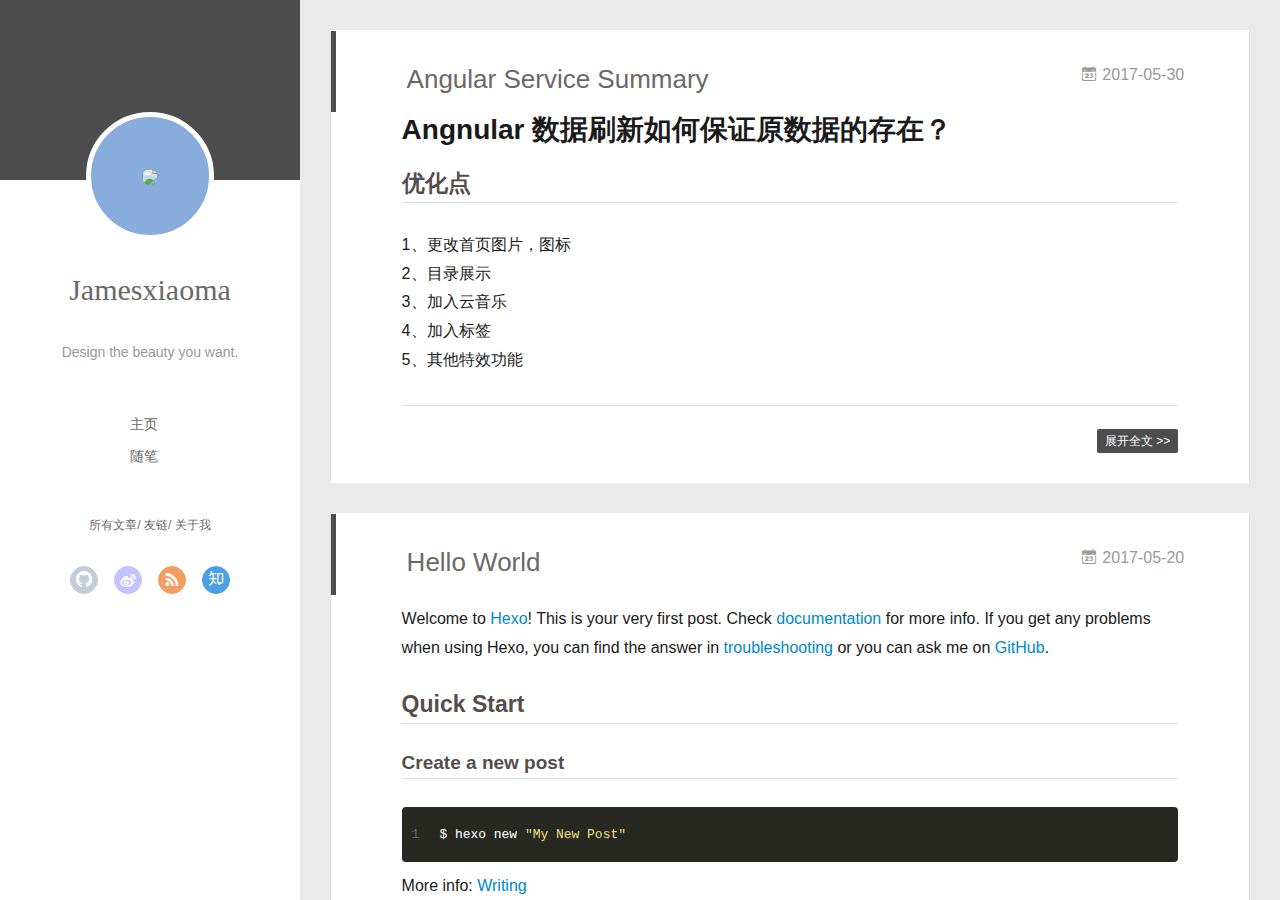
==== commit b1b11093: "Site updated: 2017-06-11 09:57:06" ====
--- a/index.html
+++ b/index.html
@@ -175,7 +175,7 @@
     
     <div class="article-entry" itemprop="articleBody">
       
-        <p>#Angnular 数据刷新如何保证原数据的存在？</p>
+        <h1 id="Angnular-数据刷新如何保证原数据的存在？"><a href="#Angnular-数据刷新如何保证原数据的存在？" class="headerlink" title="Angnular 数据刷新如何保证原数据的存在？"></a>Angnular 数据刷新如何保证原数据的存在？</h1><h2 id="优化点"><a href="#优化点" class="headerlink" title="优化点"></a>优化点</h2><p>1、更改首页图片，图标<br>2、目录展示<br>3、加入云音乐<br>4、加入标签<br>5、其他特效功能</p>
 
       
 
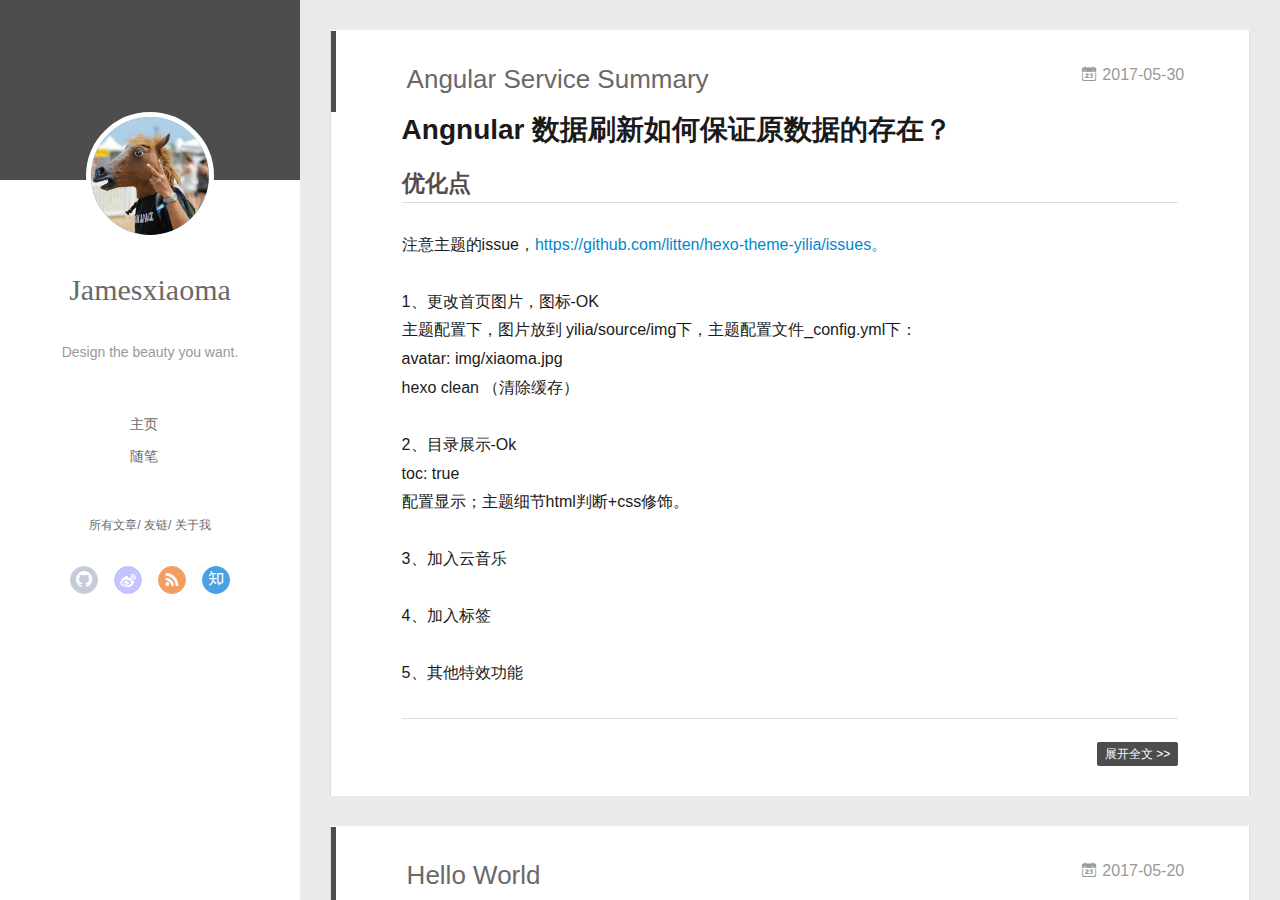
==== commit 6018cdc6: "Site updated: 2017-08-14 22:43:33" ====
--- a/index.html
+++ b/index.html
@@ -42,7 +42,7 @@
 <div class="intrude-less">
 	<header id="header" class="inner">
 		<a href="/" class="profilepic">
-			<img src="null" class="js-avatar">
+			<img src="/img/xiaoma.jpg" class="js-avatar">
 		</a>
 		<hgroup>
 		  <h1 class="header-author"><a href="/">Jamesxiaoma</a></h1>
@@ -102,7 +102,7 @@
 	<div class="intrude-less">
 		<header id="header" class="inner">
 			<div class="profilepic">
-				<img src="null" class="js-avatar">
+				<img src="/img/xiaoma.jpg" class="js-avatar">
 			</div>
 			<hgroup>
 			  <h1 class="header-author js-header-author">Jamesxiaoma</h1>
@@ -175,7 +175,17 @@
     
     <div class="article-entry" itemprop="articleBody">
       
-        <h1 id="Angnular-数据刷新如何保证原数据的存在？"><a href="#Angnular-数据刷新如何保证原数据的存在？" class="headerlink" title="Angnular 数据刷新如何保证原数据的存在？"></a>Angnular 数据刷新如何保证原数据的存在？</h1><h2 id="优化点"><a href="#优化点" class="headerlink" title="优化点"></a>优化点</h2><p>1、更改首页图片，图标<br>2、目录展示<br>3、加入云音乐<br>4、加入标签<br>5、其他特效功能</p>
+
+        <!-- Table of Contents -->
+        
+
+
+        <h1 id="Angnular-数据刷新如何保证原数据的存在？"><a href="#Angnular-数据刷新如何保证原数据的存在？" class="headerlink" title="Angnular 数据刷新如何保证原数据的存在？"></a>Angnular 数据刷新如何保证原数据的存在？</h1><h2 id="优化点"><a href="#优化点" class="headerlink" title="优化点"></a>优化点</h2><p>注意主题的issue，<a href="https://github.com/litten/hexo-theme-yilia/issues。" target="_blank" rel="external">https://github.com/litten/hexo-theme-yilia/issues。</a></p>
+<p>1、更改首页图片，图标-OK<br>主题配置下，图片放到 yilia/source/img下，主题配置文件_config.yml下：<br>avatar: img/xiaoma.jpg<br>hexo clean （清除缓存）</p>
+<p>2、目录展示-Ok<br>toc: true<br>配置显示；主题细节html判断+css修饰。</p>
+<p>3、加入云音乐</p>
+<p>4、加入标签</p>
+<p>5、其他特效功能</p>
 
       
 
@@ -223,6 +233,11 @@
     
     <div class="article-entry" itemprop="articleBody">
       
+
+        <!-- Table of Contents -->
+        
+
+
         <p>Welcome to <a href="https://hexo.io/" target="_blank" rel="external">Hexo</a>! This is your very first post. Check <a href="https://hexo.io/docs/" target="_blank" rel="external">documentation</a> for more info. If you get any problems when using Hexo, you can find the answer in <a href="https://hexo.io/docs/troubleshooting.html" target="_blank" rel="external">troubleshooting</a> or you can ask me on <a href="https://github.com/hexojs/hexo/issues" target="_blank" rel="external">GitHub</a>.</p>
 <h2 id="Quick-Start"><a href="#Quick-Start" class="headerlink" title="Quick Start"></a>Quick Start</h2><h3 id="Create-a-new-post"><a href="#Create-a-new-post" class="headerlink" title="Create a new post"></a>Create a new post</h3><figure class="highlight bash"><table><tr><td class="gutter"><pre><div class="line">1</div></pre></td><td class="code"><pre><div class="line">$ hexo new <span class="string">"My New Post"</span></div></pre></td></tr></table></figure>
 <p>More info: <a href="https://hexo.io/docs/writing.html" target="_blank" rel="external">Writing</a></p>
--- a/main.b3331d.css
+++ b/main.b3331d.css
@@ -1 +1,31 @@
-.clearfix:after,.clearfix:before{content:"";display:table}.clearfix:after{clear:both}.left-col.show{box-shadow:0 0 6px 0 rgba(0,0,0,.75)}.mid-col,.mid-col.show .article,.tools-col,.tools-col .tools-section .search-tag.tagcloud .article-tag-list,.tools-col .tools-section .search-ul .search-tag span:hover,.tools-col .tools-section .search-ul .search-time span:hover,.tools-col .tools-section .search-ul .search-title:hover,.tools-col .tools-section .search-wrap .icon{transition:all .2s ease-in;-ms-transition:all .2s ease-in}@-webkit-keyframes leftIn{0%,60%,75%,90%,to{-webkit-animation-timing-function:cubic-bezier(.215,.61,.355,1);animation-timing-function:cubic-bezier(.215,.61,.355,1)}0%{-webkit-transform:translateZ(0);transform:translateZ(0)}60%{-webkit-transform:translate3d(358px,0,0);transform:translate3d(358px,0,0)}75%{-webkit-transform:translate3d(323px,0,0);transform:translate3d(323px,0,0)}90%{-webkit-transform:translate3d(338px,0,0);transform:translate3d(338px,0,0)}to{-webkit-transform:translate3d(333px,0,0);transform:translate3d(333px,0,0)}}@keyframes leftIn{0%,60%,75%,90%,to{-webkit-animation-timing-function:cubic-bezier(.215,.61,.355,1);animation-timing-function:cubic-bezier(.215,.61,.355,1)}0%{-webkit-transform:translateZ(0);transform:translateZ(0)}60%{-webkit-transform:translate3d(358px,0,0);transform:translate3d(358px,0,0)}75%{-webkit-transform:translate3d(323px,0,0);transform:translate3d(323px,0,0)}90%{-webkit-transform:translate3d(338px,0,0);transform:translate3d(338px,0,0)}to{-webkit-transform:translate3d(333px,0,0);transform:translate3d(333px,0,0)}}.mid-col.show{-webkit-animation-duration:.8s;animation-duration:.8s;-webkit-animation-fill-mode:both;animation-fill-mode:both;-webkit-animation-name:leftIn;animation-name:leftIn}@-webkit-keyframes leftOut{0%,60%,75%,90%,to{-webkit-animation-timing-function:cubic-bezier(.215,.61,.355,1);animation-timing-function:cubic-bezier(.215,.61,.355,1)}0%{-webkit-transform:translate3d(333px,0,0);transform:translate3d(333px,0,0)}60%{-webkit-transform:translate3d(-25px,0,0);transform:translate3d(-25px,0,0)}75%{-webkit-transform:translate3d(10px,0,0);transform:translate3d(10px,0,0)}90%{-webkit-transform:translate3d(-5px,0,0);transform:translate3d(-5px,0,0)}to{-webkit-transform:translateZ(0);transform:translateZ(0)}}@keyframes leftOut{0%,60%,75%,90%,to{-webkit-animation-timing-function:cubic-bezier(.215,.61,.355,1);animation-timing-function:cubic-bezier(.215,.61,.355,1)}0%{-webkit-transform:translate3d(333px,0,0);transform:translate3d(333px,0,0)}60%{-webkit-transform:translate3d(-25px,0,0);transform:translate3d(-25px,0,0)}75%{-webkit-transform:translate3d(10px,0,0);transform:translate3d(10px,0,0)}90%{-webkit-transform:translate3d(-5px,0,0);transform:translate3d(-5px,0,0)}to{-webkit-transform:translateZ(0);transform:translateZ(0)}}.mid-col.hide{-webkit-animation-duration:.8s;animation-duration:.8s;-webkit-animation-name:leftOut;animation-name:leftOut}@-webkit-keyframes smallLeftIn{0%,60%,75%,90%,to{-webkit-animation-timing-function:cubic-bezier(.215,.61,.355,1);animation-timing-function:cubic-bezier(.215,.61,.355,1)}0%{-webkit-transform:translateZ(0);transform:translateZ(0)}60%{-webkit-transform:translate3d(325px,0,0);transform:translate3d(325px,0,0)}75%{-webkit-transform:translate3d(290px,0,0);transform:translate3d(290px,0,0)}90%{-webkit-transform:translate3d(305px,0,0);transform:translate3d(305px,0,0)}to{-webkit-transform:translate3d(300px,0,0);transform:translate3d(300px,0,0)}}@keyframes smallLeftIn{0%,60%,75%,90%,to{-webkit-animation-timing-function:cubic-bezier(.215,.61,.355,1);animation-timing-function:cubic-bezier(.215,.61,.355,1)}0%{-webkit-transform:translateZ(0);transform:translateZ(0)}60%{-webkit-transform:translate3d(325px,0,0);transform:translate3d(325px,0,0)}75%{-webkit-transform:translate3d(290px,0,0);transform:translate3d(290px,0,0)}90%{-webkit-transform:translate3d(305px,0,0);transform:translate3d(305px,0,0)}to{-webkit-transform:translate3d(300px,0,0);transform:translate3d(300px,0,0)}}.tools-col.show{-webkit-animation-duration:.8s;animation-duration:.8s;-webkit-animation-fill-mode:both;animation-fill-mode:both;-webkit-animation-name:smallLeftIn;animation-name:smallLeftIn}@-webkit-keyframes smallleftOut{0%,60%,75%,90%,to{-webkit-animation-timing-function:cubic-bezier(.215,.61,.355,1);animation-timing-function:cubic-bezier(.215,.61,.355,1)}0%{-webkit-transform:translate3d(333px,0,0);transform:translate3d(333px,0,0)}60%{-webkit-transform:translate3d(-25px,0,0);transform:translate3d(-25px,0,0)}75%{-webkit-transform:translate3d(10px,0,0);transform:translate3d(10px,0,0)}90%{-webkit-transform:translate3d(-5px,0,0);transform:translate3d(-5px,0,0)}to{-webkit-transform:translateZ(0);transform:translateZ(0)}}@keyframes smallleftOut{0%,60%,75%,90%,to{-webkit-animation-timing-function:cubic-bezier(.215,.61,.355,1);animation-timing-function:cubic-bezier(.215,.61,.355,1)}0%{-webkit-transform:translate3d(333px,0,0);transform:translate3d(333px,0,0)}60%{-webkit-transform:translate3d(-25px,0,0);transform:translate3d(-25px,0,0)}75%{-webkit-transform:translate3d(10px,0,0);transform:translate3d(10px,0,0)}90%{-webkit-transform:translate3d(-5px,0,0);transform:translate3d(-5px,0,0)}to{-webkit-transform:translateZ(0);transform:translateZ(0)}}.tools-col.hide{-webkit-animation-duration:.8s;animation-duration:.8s;-webkit-animation-fill-mode:both;animation-fill-mode:both;-webkit-animation-name:smallleftOut;animation-name:smallleftOut}html{-ms-text-size-adjust:100%;-webkit-text-size-adjust:100%;-webkit-tap-highlight-color:transparent;height:100%}body{margin:0;font-size:14px;font-family:Helvetica Neue,Helvetica,STHeiTi,Arial,sans-serif;line-height:1.5;color:#333;background-color:#fff;min-height:100%}article,aside,details,figcaption,figure,footer,header,hgroup,main,menu,nav,section,summary{display:block}audio,canvas,progress,video{display:inline-block}audio:not([controls]){display:none;height:0}progress{vertical-align:baseline}[hidden],template{display:none}a{background:transparent;text-decoration:none;color:#08c}a:active{outline:0}abbr[title]{border-bottom:1px dotted}b,strong{font-weight:700}dfn{font-style:italic}mark{background:#ff0;color:#000}small{font-size:80%}sub,sup{font-size:75%;line-height:0;position:relative;vertical-align:baseline}sup{top:-.5em}sub{bottom:-.25em}img{border:0;vertical-align:middle;max-width:100%}svg:not(:root){overflow:hidden}pre{overflow:auto;white-space:pre;white-space:pre-wrap;word-wrap:break-word}code,kbd,pre,samp{font-family:monospace,monospace;font-size:1em}button,input,optgroup,select,textarea{color:inherit;font:inherit;margin:0;vertical-align:middle}button,input,select{overflow:visible}button,select{text-transform:none}button,html input[type=button],input[type=reset],input[type=submit]{-webkit-appearance:button;cursor:pointer}[disabled]{cursor:default}button::-moz-focus-inner,input::-moz-focus-inner{border:0;padding:0}input{line-height:normal}input[type=checkbox],input[type=radio]{box-sizing:border-box;padding:0}input[type=number]::-webkit-inner-spin-button,input[type=number]::-webkit-outer-spin-button{height:auto}input[type=search]{-webkit-appearance:textfield;box-sizing:border-box}input[type=search]::-webkit-search-cancel-button,input[type=search]::-webkit-search-decoration{-webkit-appearance:none}fieldset{border:1px solid silver;margin:0 2px;padding:.35em .625em .75em}legend{border:0;padding:0}textarea{overflow:auto;resize:vertical;vertical-align:top}optgroup{font-weight:700}button,input,select,textarea{outline:0}input,textarea{-webkit-user-modify:read-write-plaintext-only}input::-ms-clear,input::-ms-reveal{display:none}input::-moz-placeholder,textarea::-moz-placeholder{color:#999}input:-ms-input-placeholder,textarea:-ms-input-placeholder{color:#999}input::-webkit-input-placeholder,textarea::-webkit-input-placeholder{color:#999}.placeholder{color:#999}table{border-collapse:collapse;border-spacing:0}td,th{padding:0}blockquote,figure,form,h1,h2,h3,h4,h5,h6,p{margin:0}dd,dl,li,ol,ul{margin:0;padding:0}ol,ul{list-style:none outside none}h1,h2,h3{line-height:2;font-weight:400}h1{font-size:18px}h2{font-size:16px}h3{font-size:14px}i{font-style:normal}*{box-sizing:border-box}@font-face{font-family:iconfont;src:url(./fonts/iconfont.3a9902.eot);src:url(./fonts/iconfont.3a9902.eot#iefix) format("embedded-opentype"),url(./fonts/iconfont.6e162c.woff) format("woff"),url(./fonts/iconfont.d0da7e.ttf) format("truetype"),url(./fonts/iconfont.9abe9f.svg#iconfont) format("svg")}[class*=" icon-"],[class^=icon-]{font-family:iconfont!important;speak:none;font-size:16px;font-style:normal;font-weight:400;font-variant:normal;text-transform:none;line-height:1;-webkit-font-smoothing:antialiased;-moz-osx-font-smoothing:grayscale}.icon-twitter:before{content:"\E600"}.icon-facebook:before{content:"\E601"}.icon-clock:before{content:"\E602"}.icon-mail:before{content:"\E609"}.icon-link:before{content:"\E6AB"}.icon-search:before{content:"\E65B"}.icon-smile:before{content:"\E64A"}.icon-roundrightfill:before{content:"\E65A"}.icon-list:before{content:"\E682"}.icon-book:before{content:"\E6FE"}.icon-home:before{content:"\E6BB"}.icon-share:before{content:"\E618"}.icon-back:before{content:"\E625"}.icon-qq:before{content:"\E62D"}.icon-weibo:before{content:"\E619"}.icon-segmentfault:before{content:"\E603"}.icon-sort:before{content:"\E700"}.icon-jianshu:before{content:"\E613"}.icon-circle-left:before{content:"\E71F"}.icon-circle-right:before{content:"\E720"}.icon-loading:before{content:"\E614"}.icon-acfun:before{content:"\E604"}.icon-close:before{content:"\E60C"}.icon-tumblr:before{content:"\E6B0"}.icon-calendar:before{content:"\E667"}.icon-rss:before{content:"\E877"}.icon-price-tags:before{content:"\E6F9"}.icon-quo-left:before{content:"\E7F5"}.icon-quo-right:before{content:"\E7F6"}.icon-back1:before{content:"\E64E"}.icon-github:before{content:"\E735"}.icon-film:before{content:"\E7B7"}.icon-weixin:before{content:"\E61F"}.icon-qzone:before{content:"\E680"}.icon-douban:before{content:"\E64C"}.icon-roundleftfill:before{content:"\E799"}.icon-tuding:before{content:"\E651"}.icon-zhihu:before{content:"\E61B"}.icon-linkedin:before{content:"\E6D4"}.icon-google:before{content:"\E635"}.icon-bilibili:before{content:"\E622"}body,button,input,select,textarea{color:#1a1a1a;font-family:lucida grande,lucida sans unicode,lucida,helvetica,Hiragino Sans GB,Microsoft YaHei,WenQuanYi Micro Hei,sans-serif;font-size:16px;font-size:1rem;line-height:1.75}body{overflow-y:hidden;background:#eaeaea}#container,body,html{height:100%;overflow-x:hidden;overflow-y:auto}#mobile-nav{display:none}#container{position:relative;min-height:100%}#container .anm-canvas{display:none}#container.show .anm-canvas{display:block;position:fixed}.body-wrap{margin-bottom:80px}.mid-col{position:absolute;right:0;min-height:100%;background:#eaeaea;left:300px;width:auto}.mid-col.show{background:none;opacity:.9}.mid-col.show .article{background:hsla(0,0%,100%,.3)}.left-col{background:#fff;width:300px;position:fixed;opacity:1;transition:all .2s ease-in;height:100%;z-index:999}.left-col .overlay{width:100%;height:180px;position:absolute}.left-col .intrude-less{width:76%;text-align:center;margin:112px auto 0}.left-col #header{width:100%;height:300px;position:relative;border-bottom:1px solid color-border}.left-col #header a{color:#696969}.left-col #header a:hover{color:#b0a0aa}.left-col #header .header-subtitle{text-align:center;color:#999;font-size:14px;line-height:25px;overflow:hidden;text-overflow:ellipsis;display:-webkit-box;-webkit-line-clamp:2;-webkit-box-orient:vertical}.left-col #header .header-menu{font-weight:300;line-height:31px;text-transform:uppercase;float:none;min-height:150px;margin-left:-12px;text-align:center;display:-webkit-box;-webkit-box-orient:horizontal;-webkit-box-pack:center;-webkit-box-align:center}.left-col #header .header-menu li{cursor:default}.left-col #header .header-menu li a{font-size:14px;min-width:300px}.left-col #header .header-smart-menu{font-size:12px;margin-bottom:20px}.left-col #header .header-smart-menu a:after{content:"/"}.left-col #header .header-smart-menu a:last-child:after{content:""}.left-col #header .profilepic{display:block;border:5px solid #fff;border-radius:300px;width:128px;height:128px;margin:0 auto;position:relative;overflow:hidden;background:#88acdb;-webkit-transition:all .2s ease-in;display:-webkit-box;-webkit-box-orient:horizontal;-webkit-box-pack:center;-webkit-box-align:center;text-align:center}.left-col #header .profilepic img{border-radius:300px;opacity:1;-webkit-transition:all .2s ease-in}.left-col #header .profilepic img.show{width:100%;height:100%;opacity:1}.left-col #header .header-author{text-align:center;margin:.67em 0;font-family:Roboto,serif;font-size:30px;transition:.3s}::-webkit-scrollbar{width:10px;height:10px}::-webkit-scrollbar-button{width:0;height:0}::-webkit-scrollbar-button:end:decrement,::-webkit-scrollbar-button:start:increment{display:none}::-webkit-scrollbar-corner{display:block}::-webkit-scrollbar-thumb{border-radius:8px;background-color:rgba(0,0,0,.2)}::-webkit-scrollbar-thumb:hover{border-radius:8px;background-color:rgba(0,0,0,.5)}::-webkit-scrollbar-thumb,::-webkit-scrollbar-track{border-right:1px solid transparent;border-left:1px solid transparent}::-webkit-scrollbar-track:hover{background-color:rgba(0,0,0,.15)}::-webkit-scrollbar-button:start{width:10px;height:10px;background:url(./img/scrollbar_arrow.png) no-repeat 0 0}::-webkit-scrollbar-button:start:hover{background:url(./img/scrollbar_arrow.png) no-repeat -15px 0}::-webkit-scrollbar-button:start:active{background:url(./img/scrollbar_arrow.png) no-repeat -30px 0}::-webkit-scrollbar-button:end{width:10px;height:10px;background:url(./img/scrollbar_arrow.png) no-repeat 0 -18px}::-webkit-scrollbar-button:end:hover{background:url(./img/scrollbar_arrow.png) no-repeat -15px -18px}::-webkit-scrollbar-button:end:active{background:url(./img/scrollbar_arrow.png) no-repeat -30px -18px}.article-entry .highlight,.article-entry pre{background:#272822;margin:10px 0;padding:10px;overflow:auto;color:#fff;font-size:.9em;line-height:22.400000000000002px}.article-entry .gist .gist-file .gist-data .line-numbers,.article-entry .highlight .gutter pre,.article-entry .highlight .gutter pre .line{color:#666}.article-entry code,.article-entry pre{font-family:Source Code Pro,Consolas,Monaco,Menlo,monospace}.article-entry code{background:#eee;padding:0 .3em;border:none}.article-entry pre code{background:none;text-shadow:none;padding:0;color:#fff}.article-entry .highlight{border-radius:4px}.article-entry .highlight pre{border:none;margin:0;padding:0}.article-entry .highlight table{margin:0;width:auto}.article-entry .highlight td{border:none;padding:0}.article-entry .highlight figcaption{color:highlight-comment;line-height:1em;margin-bottom:1em}.article-entry .highlight figcaption:after,.article-entry .highlight figcaption:before{content:"";display:table}.article-entry .highlight figcaption:after{clear:both}.article-entry .highlight figcaption a{float:right}.article-entry .highlight .gutter pre{text-align:right;padding-right:20px}.article-entry .highlight .gutter pre .line{text-shadow:none}.article-entry .highlight .line{color:#fff;min-height:19px}.article-entry .gist{margin:0 -20px;border-style:solid;border-color:#ddd;border-width:1px 0;background:#272822;padding:15px 20px 15px 0}.article-entry .gist .gist-file{border:none;font-family:Source Code Pro,Consolas,Monaco,Menlo,monospace;margin:0}.article-entry .gist .gist-file .gist-data{background:none;border:none}.article-entry .gist .gist-file .gist-data .line-numbers{background:none;border:none;padding:0 20px 0 0}.article-entry .gist .gist-file .gist-data .line-data{padding:0!important}.article-entry .gist .gist-file .highlight{margin:0;padding:0;border:none}.article-entry .gist .gist-file .gist-meta{background:#272822;color:highlight-comment;font:.85em Helvetica Neue,Helvetica,Arial,sans-serif;text-shadow:0 0;padding:0;margin-top:1em;margin-left:20px}.article-entry .gist .gist-file .gist-meta a{color:#258fb8;font-weight:400}.article-entry .gist .gist-file .gist-meta a:hover{text-decoration:underline}pre .comment{color:#75715e}pre .class .params,pre .function .keyword,pre .keyword{color:#66d9ef}pre .css .value,pre .doctype,pre .function,pre .params,pre .tag{color:#fff}pre .at_rule,pre .at_rule .keyword,pre .css~* .tag,pre .preprocessor,pre .preprocessor .keyword,pre .title{color:#f92672}pre .attribute,pre .built_in,pre .class,pre .css~* .class,pre .function .title{color:#a6e22e}pre .string,pre .value{color:#e6db74}pre .number{color:#7163d7}pre .css~* .id,pre .id{color:#fd971f}#header .tagcloud a{color:#fff}.tagcloud a{display:inline-block;text-decoration:none;font-weight:400;font-size:10px;color:#fff;height:18px;line-height:18px;float:left;padding:0 5px 0 10px;position:relative;border-radius:0 5px 5px 0;margin:5px 9px 5px 8px;font-family:Menlo,Monaco,Andale Mono,lucida console,Courier New,monospace}.tagcloud a:hover{opacity:.8}.tagcloud a:before{content:" ";width:0;height:0;position:absolute;top:0;left:-18px;border:9px solid transparent}.tagcloud a:after{content:" ";width:4px;height:4px;background-color:#fff;border-radius:4px;box-shadow:0 0 0 1px rgba(0,0,0,.3);position:absolute;top:7px;left:2px}.tagcloud a.color1{background:#ff945c}.tagcloud a.color1:before{border-right-color:#ff945c}.tagcloud a.color2{background:#cc8167}.tagcloud a.color2:before{border-right-color:#cc8167}.tagcloud a.color3{background:#ba8f6c}.tagcloud a.color3:before{border-right-color:#ba8f6c}.tagcloud a.color4{background:#94635c}.tagcloud a.color4:before{border-right-color:#94635c}.tagcloud a.color5{background:#7b5d5f}.tagcloud a.color5:before{border-right-color:#7b5d5f}.article-tag-list .article-tag-list-item{float:left}.article-pop-out .icon-tuding{color:#999;float:left;margin-right:10px;margin-top:6px}.article-category,.article-category .article-tag-list,.article-tag,.article-tag .article-tag-list{float:left}.article-category .icon,.article-tag .icon{color:#999;float:left;margin-right:10px;margin-top:6px}.article-pop-out{float:left}.archive-article-date{color:#999;margin-right:7.6923%;float:right}.archive-article-date .icon{margin:5px 5px 5px 0}.glass{background-color:rgba(54,70,93,.9);z-index:998;transition:opacity .15s;width:100%;height:100%;display:none}.glass,.tagcloud-ctn{left:0;opacity:1;bottom:0;position:fixed;right:0;top:0}.tagcloud-ctn{z-index:90120;background-size:100% 100%}.tagcloud-ctn .tagcloud-global{position:fixed;top:50%;left:50%;margin-top:-115px;margin-left:-315px;width:630px}.tagcloud-ctn .tagcloud-global a{width:80px;height:80px;border-radius:50%;background:#f2992e;color:#fff;display:block;float:left;line-height:80px;text-align:center}.tagcloud-ctn .tagcloud-global .tab-post-types .tab-post-type:first-child .post-type-icon{background:#f2992e}.tagcloud-ctn .tagcloud-global .tab-post-types .tab-post-type:nth-child(2) .post-type-icon{background:#56bc8a}.tagcloud-ctn .tagcloud-global .tab-post-types .tab-post-type:nth-child(3) .post-type-icon{background:#4aa8d8}.tagcloud-ctn .tagcloud-global .tab-post-types .tab-post-type:nth-child(4) .post-type-icon{background:#a77dc2}.tagcloud-ctn .tagcloud-global .tab-post-types .tab-post-type:nth-child(5) .post-type-icon{background:#dd765d}#header .header-nav{width:100%;position:absolute;transition:-webkit-transform .3s ease-in;transition:transform .3s ease-in;transition:transform .3s ease-in,-webkit-transform .3s ease-in}#header .header-nav .social{margin-top:10px;text-align:center;display:-webkit-box;display:-ms-flexbox;display:flex;-ms-flex-wrap:wrap;flex-wrap:wrap;-webkit-box-pack:center;-ms-flex-pack:center;justify-content:center}#header .header-nav .social a{border-radius:50%;display:-moz-inline-stack;display:inline-block;vertical-align:middle;*vertical-align:auto;zoom:1;*display:inline;margin:0 8px 15px;transition:.3s;text-align:center;color:#fff;opacity:.7;width:28px;height:28px;line-height:26px}#header .header-nav .social a:hover{opacity:1}#header .header-nav .social a.weibo{background:#aaf;border:1px solid #aaf}#header .header-nav .social a.weibo:hover{border:1px solid #aaf}#header .header-nav .social a.segmentfault{background:#009a61;border:1px solid #009a61}#header .header-nav .social a.segmentfault:hover{border:1px solid #009a61}#header .header-nav .social a.rss{background:#ef7522;border:1px solid #ef7522}#header .header-nav .social a.rss:hover{border:1px solid #cf5d0f}#header .header-nav .social a.github{background:#afb6ca;border:1px solid #afb6ca}#header .header-nav .social a.github:hover{border:1px solid #909ab6}#header .header-nav .social a.facebook{background:#3b5998;border:1px solid #3b5998}#header .header-nav .social a.facebook:hover{border:1px solid #2d4373}#header .header-nav .social a.google{background:#c83d20;border:1px solid #c83d20}#header .header-nav .social a.google:hover{border:1px solid #9c3019}#header .header-nav .social a.twitter{background:#55cff8;border:1px solid #55cff8}#header .header-nav .social a.twitter:hover{border:1px solid #24c1f6}#header .header-nav .social a.linkedin{background:#005a87;border:1px solid #005a87}#header .header-nav .social a.linkedin:hover{border:1px solid #006b98}#header .header-nav .social a.acfun{background:#fd4c5d;border:1px solid #fd4c5d}#header .header-nav .social a.acfun:hover{border:1px solid #fd4c5d}#header .header-nav .social a.bilibili{background:#e15280;border:1px solid #e15280}#header .header-nav .social a.bilibili:hover{border:1px solid #e15280}#header .header-nav .social a.zhihu{background:#0078d8;border:1px solid #0078d8}#header .header-nav .social a.zhihu:hover{border:1px solid #0078d8}#header .header-nav .social a.douban{background:#06c611;border:1px solid #06c611}#header .header-nav .social a.douban:hover{border:1px solid #06c611}#header .header-nav .social a.mail{background:#005a87;border:1px solid #005a87}#header .header-nav .social a.mail:hover{border:1px solid #006b98}#header .header-nav .social a.jianshu{background:#ff5722;border:1px solid #ff5722}#header .header-nav .social a.jianshu:hover{border:1px solid #ff5722}#header .header-nav .social a.weixin{background:#4caf50;border:1px solid #4caf50}#header .header-nav .social a.weixin:hover{border:1px solid #4caf50}#header .header-nav .social a.qq{background:#34baad;border:1px solid #34baad}#header .header-nav .social a.qq:hover{border:1px solid #34baad}#page-nav{text-align:center;margin-top:30px}#page-nav .page-number{width:20px;height:25px;background:#4d4d4d;display:inline-block;color:#fff;line-height:25px;font-size:12px;margin:0 5px 30px;border-radius:2px}#page-nav .page-number:hover{background:#5e5e5e}#page-nav .current{background:#88acdb;cursor:default}#page-nav .current:hover{background:#88acdb}#page-nav .extend{color:#4d4d4d;margin:0 27px;opacity:1}#page-nav .extend:hover{color:#5e5e5e}#page-nav:hover .extend{opacity:1}.archives-wrap{position:relative;margin:0 30px;padding-right:60px;border-bottom:1px solid #eee;background:#fff}.archives-wrap:first-child{margin-top:30px}.archives-wrap:last-child{margin-bottom:80px}.archives-wrap .archive-year-wrap{line-height:35px;width:200px;position:absolute;padding-top:15px;font-size:1.8em;z-index:1}.archives-wrap .archive-year-wrap a{color:#666;font-weight:700;padding-left:48px}.archives{position:relative}.archives .article-info{border:none}.archives .archive-article{margin-left:200px;padding:20px 0;border-bottom:1px solid #eee;border-top:1px solid #fff;position:relative}.archives .archive-article:first-child{border-top:none}.archives .archive-article:last-child{border-bottom:none}.archives .archive-article-title{font-size:16px;color:#333;transition:color .3s}.archives .archive-article-title:hover{color:#657b83}.archives .archive-article-title span{display:block;color:#a8a8a8;font-size:12px;line-height:14px;height:7px;padding-left:2px}.archives .archive-article-title span:before{display:inline-block;content:"\201C";font-family:serif;font-size:30px;float:left;margin:4px 4px 0 -12px;color:#c8c8c8}.archive-article-inner .icon-clock{margin-right:5px}.archive-article-inner .archive-article-header{position:relative;min-height:36px}.archive-article-inner .article-meta{position:relative;float:right;margin-top:-10px;color:#555;background:none;text-align:right;width:auto}.archive-article-inner .article-meta .article-date time{color:#aaa}.archive-article-inner .article-meta .archive-article-date,.archive-article-inner .article-meta .article-tag-list{margin-right:30px;display:-moz-inline-stack;display:inline-block;vertical-align:middle;zoom:1;color:#666;font-size:14px}.archive-article-inner .article-meta .archive-article-date{cursor:default;font-size:12px;margin-bottom:5px;margin-top:-10px;margin-right:0}.archive-article-inner .article-meta .article-category:before{float:left;margin-top:1px;left:15px}.archive-article-inner .article-meta .article-category .article-category-link{width:auto;max-width:83px;padding-left:10px}.archive-article-inner .article-meta .article-tag-list{margin-top:0}.archive-article-inner .article-meta .article-tag-list:before{left:15px}.archive-article-inner .article-meta .article-tag-list .article-tag-list-item{display:inline-block;width:auto;max-width:83px;padding-left:8px;font-size:12px}.tools-col{width:360px;height:100%;position:fixed;left:0;top:0;z-index:998;padding:0;opacity:0;-webkit-overflow-scrolling:touch;overflow-scrolling:touch}.tools-col.show{opacity:1}.tools-col.hide{z-index:0}.tools-col .tools-nav{display:none}.tools-col .tools-section,.tools-col .tools-wrap{height:100%;color:#e5e5e5;width:360px;overflow:hidden;overflow-y:auto}.tools-col .tools-section ::-webkit-scrollbar,.tools-col .tools-wrap ::-webkit-scrollbar{display:none}.tools-col .tools-section .search-wrap{width:310px;margin:20px 20px 10px;position:relative}.tools-col .tools-section .search-wrap .search-ipt{width:310px;color:#fff;background:none;border:none;border-bottom:2px solid #fff;font-family:Roboto,serif}.tools-col .tools-section .search-wrap .icon{position:absolute;right:0;top:7px;color:#fff;cursor:pointer}.tools-col .tools-section .search-wrap .icon:hover{-webkit-transform:scale(1.2);transform:scale(1.2)}.tools-col .tools-section .search-wrap ::-webkit-input-placeholder{color:#ededed}.tools-col .tools-section .search-tag.tagcloud{text-align:center;position:relative}.tools-col .tools-section .search-tag.tagcloud .search-tag-wording{font-size:12px;float:right;margin:4px 75px 0 0}.tools-col .tools-section .search-tag.tagcloud .search-switch{width:40px;height:25px;display:block}.tools-col .tools-section .search-tag.tagcloud .search-switch input{width:40px;height:14px;position:absolute;top:0;right:30px;z-index:2;border:0;background:0 0;-webkit-appearance:none;outline:0}.tools-col .tools-section .search-tag.tagcloud .search-switch input:before{content:"";width:40px;height:14px;border:1px solid #bdcabc;background-color:#fdfdfd;border-radius:20px;cursor:pointer;display:inline-block;position:relative;vertical-align:middle;box-sizing:content-box;box-shadow:inset 0 0 0 0 #dfdfdf;transition:border .4s,box-shadow .4s;background-clip:content-box}.tools-col .tools-section .search-tag.tagcloud .search-switch input:checked:before{border-color:#64bd63;box-shadow:inset 0 0 0 .16rem #64bd63;background-color:#64bd63;transition:border .4s,box-shadow .4s,background-color 1.2s}.tools-col .tools-section .search-tag.tagcloud .search-switch input:checked:after{left:27px;background:#fff}.tools-col .tools-section .search-tag.tagcloud .search-switch input:after{content:"";width:14px;height:14px;position:absolute;top:16px;left:2px;-webkit-transform:translateY(-50%);border-radius:100%;background-color:#91c0f1;box-shadow:0 1px 1px rgba(0,0,0,.4);transition:left .2s;cursor:pointer}.tools-col .tools-section .search-tag.tagcloud .article-tag-list{display:none;margin:15px 10px 0;padding:10px;background:hsla(0,0%,100%,.2)}.tools-col .tools-section .search-tag.tagcloud .article-tag-list.show{display:block}.tools-col .tools-section .search-tag.tagcloud .a{float:none}.tools-col .tools-section .search-ul{margin-top:10px;color:rgba(77,77,77,.75);-webkit-overflow-scrolling:touch;overflow-scrolling:touch;overflow-y:auto}.tools-col .tools-section .search-ul .search-li{padding:10px 20px;border-bottom:1px dotted #dcdcdc}.tools-col .tools-section .search-ul .search-li:hover{background:hsla(0,0%,100%,.2)}.tools-col .tools-section .search-ul .search-title{overflow:hidden;white-space:nowrap;text-overflow:ellipsis;display:block;color:#fffff8;text-shadow:1px 1px rgba(77,77,77,.25)}.tools-col .tools-section .search-ul .search-title .icon{margin-right:10px;color:#fffdd8}.tools-col .tools-section .search-ul .search-title:hover{color:#fff}.tools-col .tools-section .search-ul .search-tag,.tools-col .tools-section .search-ul .search-time{font-size:12px;color:#fffdd8;margin-right:10px}.tools-col .tools-section .search-ul .search-tag .icon,.tools-col .tools-section .search-ul .search-time .icon{margin-right:0}.tools-col .tools-section .search-ul .search-tag span,.tools-col .tools-section .search-ul .search-time span{cursor:pointer}.tools-col .tools-section .search-ul .search-tag span:hover,.tools-col .tools-section .search-ul .search-time span:hover{color:#fff}.tools-col .tools-section .search-ul .search-time{float:left}.tools-col .tools-section .search-ul .search-tag span{margin-right:5px}.tools-col .tools-section-friends{padding-top:30px}.tools-col .aboutme-wrap{display:-webkit-box;display:-ms-flexbox;display:flex;-webkit-box-align:center;-ms-flex-align:center;align-items:center;-webkit-box-pack:center;-ms-flex-pack:center;justify-content:center;width:100%;height:100%;color:#fffdd8;text-shadow:1px 1px rgba(77,77,77,.45)}.body-wrap>article{position:relative}@-webkit-keyframes cd-bounce-1{0%{opacity:0;-webkit-transform:scale(1)}60%{opacity:1;-webkit-transform:scale(1.01)}to{-webkit-transform:scale(1)}}@keyframes cd-bounce-1{0%{opacity:0;-webkit-transform:scale(1);transform:scale(1)}60%{opacity:1;-webkit-transform:scale(1.01);transform:scale(1.01)}to{-webkit-transform:scale(1);transform:scale(1)}}.article{margin:30px;position:relative;border:1px solid #ddd;border-top:1px solid #fff;border-bottom:1px solid #fff;background:#fff;transition:all .2s ease-in}.article img{max-width:100%}.article-inner h1.article-title,.article-title{color:#696969;margin-left:0;font-weight:300;line-height:35px;margin-bottom:20px;font-size:26px;transition:color .3s}.article-header{border-left:5px solid #4d4d4d;padding:30px 0 15px 25px;padding-left:7.6923%}.article-meta{width:150px;font-size:14;text-align:right;position:absolute;right:0;top:23px;text-align:center;z-index:1}.article-meta time{color:#aaa}.article-meta time .icon-clock{margin-right:8px;font-size:16px}.article-more-link{margin-top:0;text-align:left;float:right}.article-more-link a{background:#4d4d4d;color:#fff;font-size:12px;padding:5px 8px;line-height:16px;border-radius:2px;transition:background .3s}.article-more-link a:hover{background:#3c3c3c}.article-more-link a.hidden{visibility:hidden}.article-info.info-on-right{margin:10px 0 0;float:right}.article-info-index.article-info{padding-top:20px;margin:30px 7.6923% 0;min-height:72px;border-top:1px solid #ddd}.article-info-post.article-info{padding:0;border:none;margin:-30px 0 20px 7.6923%}.article-inner p{margin:0 0 1.75em}.article-inner{border-color:#d1d1d1}.article-inner h1{font-size:28px;font-size:1.75rem;line-height:1.25;margin-top:2em;margin-bottom:1em}.article-inner h2{font-size:23px;font-size:1.4375rem;line-height:1.2173913043;margin-top:2.4347826087em;margin-bottom:1.2173913043em}.article-inner h3{font-size:19px;font-size:1.1875rem;line-height:1.1052631579;margin-top:2.9473684211em;margin-bottom:1.4736842105em}.article-inner h4,.article-inner h5,.article-inner h6{font-size:16px;font-size:1rem;line-height:1.3125;margin-top:3.5em;margin-bottom:1.75em}.article-inner h4{letter-spacing:.140625em;text-transform:uppercase}.article-inner h6{font-style:italic}.article-inner h1,.article-inner h2,.article-inner h3,.article-inner h4,.article-inner h5,.article-inner h6{font-weight:900}.article-inner h1:first-child,.article-inner h2:first-child,.article-inner h3:first-child,.article-inner h4:first-child,.article-inner h5:first-child,.article-inner h6:first-child{margin-top:0}.article-inner h1:first-child{margin-bottom:10px;display:inline}.article-entry{line-height:1.8em;padding-right:7.6923%;padding-left:7.6923%}.article-entry p{margin-top:10px}.article-entry li code,.article-entry p code{padding:1px 3px;margin:0 3px;background:#ddd;border:1px solid #ccc;font-family:Menlo,Monaco,Andale Mono,lucida console,Courier New,monospace;word-wrap:break-word;font-size:14px}.article-entry blockquote{background:#ddd;border-left:5px solid #ccc;padding:15px 20px;margin-top:10px;border-left:5px solid #657b83;background:#f6f6f6}.article-entry blockquote p{margin-top:0;margin-bottom:0}.article-entry em{font-style:italic}.article-entry ul li:before{content:"";width:6px;height:6px;border:1px solid #999;border-radius:10px;background:#aaa;display:inline-block;margin-right:10px;float:left;margin-top:10px}.article-entry ol{counter-reset:item}.article-entry ol li:before{counter-increment:item;content:counter(item) ".";margin-right:10px}.article-entry ol,.article-entry ul{font-size:14px;margin:10px 0}.article-entry li ol,.article-entry li ul{margin-left:30px}.article-entry li ol li:before,.article-entry li ul li:before{content:"";background:#dedede}.article-entry h1{margin-top:30px}.article-entry h2,.article-entry h3,.article-entry h4,.article-entry h5,.article-entry h6{margin-top:20px;font-weight:700;color:#574c4c;padding-bottom:5px;border-bottom:1px solid #ddd}.article-entry video{max-width:100%}.article-entry strong{font-weight:700}.article-entry .caption{display:block;font-size:.8em;color:#aaa}.article-entry hr{height:0;margin-top:20px;margin-bottom:20px;border-left:0;border-right:0;border-top:1px solid #ddd;border-bottom:1px solid #fff}.article-entry pre{line-height:1.5;margin-top:10px;padding:5px 15px;overflow-x:auto;color:#657b83;border:1px solid #ccc;text-shadow:0 1px #444;font-family:Menlo,Monaco,Andale Mono,lucida console,Courier New,monospace}.article-entry pre code{font-size:14px}.article-entry table{width:100%;border:1px solid #dedede;margin:15px 0;border-collapse:collapse}.article-entry table td,.article-entry table tr{height:35px}.article-entry table thead tr{background:#f8f8f8}.article-entry table tbody tr:hover{background:#efefef}.article-entry table td,.article-entry table th{border:1px solid #dedede;padding:0 10px}.article-entry figure table{border:none;width:auto;margin:0}.article-entry figure table tbody tr:hover{background:none}#article-nav{margin:0 0 20px;padding:0 32px 10px;min-height:30px}#article-nav .article-nav-link-wrap{font-size:14px}#article-nav .article-nav-link-wrap .article-nav-title{display:inline-block;font-size:16px;transition:color .3s}#article-nav .article-nav-link-wrap:hover .article-nav-title,#article-nav .article-nav-link-wrap:hover i{color:#4d4d4d}#article-nav #article-nav-older{float:right}#disqus_thread,#SOHUCS,.cloud-tie-wrapper,.duoshuo{padding:0 30px!important;min-height:20px}#SOHUCS #SOHU_MAIN .module-cmt-list .block-cont-gw{border-bottom:1px dashed #c8c8c8!important}.share-wrap{min-height:20px}.share-btn{float:right;position:relative}.share-icons{display:-webkit-box;display:-ms-flexbox;display:flex;-webkit-box-pack:center;-ms-flex-pack:center;justify-content:center;-webkit-box-align:center;-ms-flex-align:center;align-items:center;-ms-flex-wrap:wrap;flex-wrap:wrap}.share-icons a{border:1px solid #fff;border-radius:50%;display:-moz-inline-stack;display:inline-block;vertical-align:middle;zoom:1;margin:10px;transition:.3s;text-align:center;color:#fff;opacity:.7;width:28px;height:28px;line-height:26px;text-shadow:1px 1px 1px #509eb7}.share-icons a:active{color:#fff}.share-icons a:hover{-webkit-transform:scale(1.2);transform:scale(1.2)}.share-icons a.share-outer{border:none;color:#fff;background:#4d4d4d;text-shadow:none}.page-modal{position:fixed;top:24%;left:50%;z-index:1001;padding:20px;text-align:center;color:#727272;background:#fff;border-radius:4px;box-shadow:0 2px 5px 0 rgba(0,0,0,.16),0 2px 10px 0 rgba(0,0,0,.12);opacity:0;-webkit-transform:translate(-50%,-200%);transform:translate(-50%,-200%)}.page-modal p{margin-bottom:10px}.page-modal.ready{visibility:hidden;display:block;-webkit-transform:translate(-50%,-100%);transform:translate(-50%,-100%);transition:.3s}.page-modal.in{visibility:visible;opacity:1;-webkit-transform:translate(-50%);transform:translate(-50%)}.page-modal .close{position:absolute;right:15px;top:15px;color:rgba(0,0,0,.2);font-size:16px;line-height:20px}.page-modal .close:active,.page-modal .close:hover{color:rgba(0,0,0,.4)}.mask{visibility:hidden;position:fixed;top:0;left:0;bottom:0;z-index:1000;width:100%;height:100%;background:#000;opacity:0;filter:alpha(opacity=0);pointer-events:none;transition:.3s ease-in-out}.mask.in{visibility:visible;pointer-events:auto;opacity:.3}.page-reward{margin:60px 0;text-align:center}.page-reward .page-reward-btn{position:relative;display:inline-block;width:56px;height:56px;line-height:56px;font-size:20px;color:#fff;background:#f44336;border-radius:50%;box-shadow:0 2px 5px 0 rgba(0,0,0,.16),0 2px 10px 0 rgba(0,0,0,.12);transition:.4s ease-in-out}.page-reward .page-reward-btn:active,.page-reward .page-reward-btn:hover{box-shadow:0 6px 12px rgba(0,0,0,.2),0 4px 15px rgba(0,0,0,.2)}.page-reward .page-reward-btn .tooltip-item{display:block;width:56px;height:56px}.page-reward .reward-box{display:-webkit-box;display:-ms-flexbox;display:flex;-ms-flex-pack:distribute;justify-content:space-around}.page-reward .reward-p{color:#fff;font-weight:700;text-shadow:1px 1px 1px #45b9e0}.page-reward .reward-p .icon{margin:0 10px;color:#ddd}.page-reward .reward-type{font-size:16px;display:block;color:#4d4d4d;margin:20px 0 0}.page-reward .reward-img{width:130px;height:130px;border:6px solid #fff;border-radius:3px}.tooltip-left .tooltip{position:absolute;z-index:999;cursor:pointer;width:28px;height:28px;top:-10px;right:10px}.tooltip-left .tooltip:hover a.share-outer{background:#24c1f6}@-webkit-keyframes pulse{0%{-webkit-transform:scale3d(.5,.5,1)}to{-webkit-transform:scaleX(1)}}@keyframes pulse{0%{-webkit-transform:scale3d(.5,.5,1);transform:scale3d(.5,.5,1)}to{-webkit-transform:scaleX(1);transform:scaleX(1)}}.tooltip-left .tooltip-content{position:absolute;background:rgba(36,193,246,.9);z-index:9999;width:200px;bottom:50%;margin-bottom:-10px;border-radius:20px;font-size:1.1em;text-align:center;color:#fff;opacity:0;cursor:default;pointer-events:none;-webkit-font-smoothing:antialiased;transition:opacity .3s,-webkit-transform .3s;transition:opacity .3s,transform .3s;transition:opacity .3s,transform .3s,-webkit-transform .3s}.tooltip-left .tooltip-west .tooltip-content{left:3.5em;-webkit-transform-origin:-2em 50%;transform-origin:-2em 50%;-webkit-transform:translate3d(0,50%,0) rotate3d(1,1,1,30deg);transform:translate3d(0,50%,0) rotate3d(1,1,1,30deg)}.tooltip-left .tooltip-east .tooltip-content{right:3.5em;-webkit-transform-origin:calc(100% + 2em) 50%;transform-origin:calc(100% + 2em) 50%;-webkit-transform:translate3d(0,50%,0) rotate3d(1,1,1,-30deg);transform:translate3d(0,50%,0) rotate3d(1,1,1,-30deg)}.tooltip-left .tooltip:hover .tooltip-content{opacity:1;-webkit-transform:translate3d(0,50%,0) rotate3d(0,0,0,0);transform:translate3d(0,50%,0) rotate3d(0,0,0,0);pointer-events:auto}.tooltip-left .tooltip-content:after,.tooltip-left .tooltip-content:before{content:"";position:absolute}.tooltip-left .tooltip-content:before{height:100%;width:3em}.tooltip-left .tooltip-content:after{width:2em;height:2em;top:50%;margin:-1em 0 0;background:url(./fonts/tooltip.4004ff.svg) no-repeat 50%;background-size:100%}.tooltip-left .tooltip-west .tooltip-content:after,.tooltip-left .tooltip-west .tooltip-content:before{right:99%}.tooltip-left .tooltip-east .tooltip-content:after,.tooltip-left .tooltip-east .tooltip-content:before{left:99%}.tooltip-left .tooltip-east .tooltip-content:after{-webkit-transform:scaleX(-1);transform:scaleX(-1)}.tooltip-top .tooltip{display:inline;position:relative;z-index:999}.tooltip-top .tooltip:after{content:"";position:absolute;width:100%;height:20px;bottom:100%;left:50%;pointer-events:none;-webkit-transform:translateX(-50%);transform:translateX(-50%)}.tooltip-top .tooltip:hover:after{pointer-events:auto}.tooltip-top .tooltip-content{position:absolute;z-index:9999;width:370px;left:50%;bottom:100%;font-size:20px;line-height:1.4;text-align:center;font-weight:400;color:#4d4d4d;background:transparent;opacity:0;margin:0 0 -10px -185px;cursor:default;pointer-events:none;font-family:Satisfy,cursive;-webkit-font-smoothing:antialiased;transition:opacity .3s .3s;padding-bottom:80px}.tooltip-top .tooltip:hover .tooltip-content{opacity:1;pointer-events:auto;transition-delay:0s}.tooltip-top .tooltip-content span{display:block}.tooltip-top .tooltip-text{border-bottom:10px solid #4d4d4d;overflow:hidden;-webkit-transform:scaleX(0);transform:scaleX(0);transition:-webkit-transform .3s .3s;transition:transform .3s .3s;transition:transform .3s .3s,-webkit-transform .3s .3s}.tooltip-top .tooltip:hover .tooltip-text{transition-delay:0s;-webkit-transform:scaleX(1);transform:scaleX(1)}.tooltip-top .tooltip-inner{background:rgba(36,193,246,.9);padding:40px;-webkit-transform:translate3d(0,100%,0);transform:translate3d(0,100%,0);webkit-transition:-webkit-transform .3s;transition:-webkit-transform .3s;transition:transform .3s;transition:transform .3s,-webkit-transform .3s}.tooltip-top .tooltip:hover .tooltip-inner{transition-delay:.3s;-webkit-transform:translateZ(0);transform:translateZ(0)}.tooltip-top .tooltip-content:after{content:"";left:50%;border:solid transparent;height:0;width:0;position:absolute;pointer-events:none;border-color:transparent;border-top-color:#4d4d4d;border-width:10px;margin-left:-10px}#footer{font-size:12px;font-family:Menlo,Monaco,Andale Mono,lucida console,Courier New,monospace;text-shadow:0 1px #fff;position:absolute;bottom:30px;opacity:.6;width:100%;text-align:center}#footer .outer{padding:0 30px}.footer-left{float:left}.footer-right{float:right}@media screen and (max-width:800px){#container,body,html{height:auto;overflow-x:hidden;overflow-y:auto}#mobile-nav{display:block}.body-wrap{margin-bottom:0}.left-col{display:none}.mid-col{left:0}#header .header-nav,.mid-col{position:relative}.cloud-tie-wrapper{padding:0;min-height:20px}.tools-col{left:-300px;width:300px}.tools-col .tools-wrap{padding-top:48px}.tools-col .tools-section,.tools-col .tools-wrap{width:300px}.tools-col .tools-section .search-wrap,.tools-col .tools-wrap .search-wrap{width:280px}.tools-col .tools-section .search-tag.tagcloud,.tools-col .tools-wrap .search-tag.tagcloud{margin-right:-30px}.tools-col .tools-section .search-ul .search-li,.tools-col .tools-wrap .search-ul .search-li{padding:5px 20px}.tools-col.show .header-menu.tools-nav{display:block}#container .header-author.fixed{position:fixed;top:-29px;width:100%;color:#ddd}.mobile-mask{width:100%;height:100%;position:fixed;top:0;left:0;background:rgba(0,0,0,.85);z-index:999}.btnctn{position:fixed;width:50px;height:50px;top:-5px;z-index:4}.btnctn .slider-trigger{position:absolute;z-index:101;width:42px;height:42px;text-align:center;line-height:50px}.btnctn .slider-trigger.back{top:0;left:0}.btnctn .slider-trigger.list{bottom:0;left:0}.btnctn .slider-trigger:hover{background:#444}.btnctn .slider-trigger .icon{font-size:24px;color:#fff}.article-header{border-left:none;padding:0;border-bottom:1px dotted #ddd}.article-header h1{margin-bottom:10px}.article-header .archive-article-date{float:none}.header-subtitle .icon{margin:0 10px;color:#d0d0d0}.article-info-index.article-info{min-height:40px;padding-top:10px;margin:0;border-top:1px solid #ddd}.article-info-post.article-info{margin:0;padding-top:10px;border:none}#viewer-box .viewer-box-l{font-size:14px}.article-nav-link-wrap{margin:5px 0;display:block;clear:both}.article-nav-link-wrap .icon-circle-right{float:left;margin:6px 4px 0 0}.article{padding:10px;margin:10px 0;border:0;font-size:16px;color:#555}.article .article-more-link{margin:0}.article .article-entry{padding:10px 0 30px}.article .article-inner h1.article-title,.article .article-title{font-size:18px;font-weight:300;display:block;margin:0}.article .article-meta{width:auto;height:30px;margin-top:-5px;position:ralative}.article .article-meta .article-date{font-size:12px;border-radius:0;color:#666;background:none;height:auto;padding:0;margin:0;width:100%;text-align:left;margin-left:10px}.article .article-meta .article-date time{width:auto;float:right;margin-right:10px}.article .article-meta .article-tag-list{margin-top:7px;position:absolute;right:10px;top:0}.article .article-meta .article-tag-list:before{float:left;margin-top:1px;left:0}.article .article-meta .article-tag-list .article-tag-list-item{float:left;padding-left:0;width:auto;max-width:83px}.article .article-meta .article-category{margin-top:7px;position:absolute;right:10px;top:-30px}.article .article-meta .article-category:before{float:left;margin-top:1px;left:15px}.article .article-meta .article-category .article-category-link{max-width:83px;width:auto;padding-left:10px}.article #article-nav-older{float:none;display:block}.share{padding:3px 10px}#disqus_thread,.duoshuo{padding:0 13px}#article-nav{margin:0;padding:5px 10px 10px}#article-nav #article-nav-older{float:none}#article-nav .article-nav-link-wrap .article-nav-title{font-size:16px}#page-nav .extend{opacity:1}.instagram .open-ins{left:2px;top:-30px;color:#aaa}.info-on-right{float:none}.archives-wrap{margin:10px 10px 0;padding:10px}.archives-wrap .archive-article-title{font-size:16px}.archives-wrap .archive-year-wrap{position:relative;padding:0}.archives-wrap .archive-year-wrap a{padding:0}.archives-wrap .article-meta .archive-article-date{font-size:12px;margin-right:10px;margin-top:-5px}.archives-wrap .article-meta .article-tag-list-link{font-size:12px}.archives .archive-article{padding:10px 0;margin-left:0}#footer{position:relative;bottom:0}#footer .footer-left{float:none;margin-bottom:10px}#footer .footer-right{float:none}#mobile-nav .header-author{margin:0;position:relative;z-index:2;color:#424242}#mobile-nav .overlay{height:110px;position:absolute;width:100%;z-index:2;background:#4d4d4d}#mobile-nav #header{padding:10px 0 0}#mobile-nav #header .profilepic{display:block;position:relative;z-index:100}.header-menu{height:auto;margin:10px 0 20px}.header-menu.tools-nav{display:none;position:fixed;left:0;width:100%;z-index:9999}.header-menu.tools-nav ul{margin-right:28px}.header-menu.tools-nav li,.header-menu.tools-nav ul{border-color:#fff}.header-menu.tools-nav li a,.header-menu.tools-nav ul a{color:#fff}.header-menu.tools-nav li a.active,.header-menu.tools-nav ul a.active{background:#81b5cc}.header-menu ul{text-align:center;cursor:default;display:-webkit-box;display:-ms-flexbox;display:flex;margin:0 auto;-webkit-box-align:center;-ms-flex-align:center;align-items:center;-ms-flex-pack:distribute;justify-content:space-around;position:relative;z-index:1;border:1px solid #a0a0a0;border-radius:3px}.header-menu li{border-left:1px solid #a0a0a0}.header-menu li:first-child{border-left:0}.header-menu li:last-child{border-right:0}.header-menu li a{font-size:14px;overflow:hidden;text-overflow:ellipsis;white-space:nowrap;display:block;color:#a0a0a0}.header-menu li a.active{color:#eaeaea;background:#a0a0a0}.profilepic{display:block;border:5px solid #fff;border-radius:300px;width:128px;height:128px;margin:0 auto;position:relative;overflow:hidden;background:#88acdb;-webkit-transition:all .2s ease-in;display:-webkit-box;-webkit-box-orient:horizontal;-webkit-box-pack:center;-webkit-box-align:center;text-align:center}.header-author{text-align:center;margin:.67em 0;font-family:Roboto,serif;font-size:30px;transition:.3s}.header-subtitle{text-align:center;color:#999;font-size:14px;line-height:25px;overflow:hidden;text-overflow:ellipsis;display:-webkit-box;-webkit-line-clamp:2;-webkit-box-orient:vertical;padding:0 24px}}/*! PhotoSwipe Default UI CSS by Dmitry Semenov | photoswipe.com | MIT license */.pswp__button{width:44px;height:44px;position:relative;background:none;cursor:pointer;overflow:visible;-webkit-appearance:none;display:block;border:0;padding:0;margin:0;float:right;opacity:.75;transition:opacity .2s;box-shadow:none}.pswp__button:focus,.pswp__button:hover{opacity:1}.pswp__button:active{outline:none;opacity:.9}.pswp__button::-moz-focus-inner{padding:0;border:0}.pswp__ui--over-close .pswp__button--close{opacity:1}.pswp__button,.pswp__button--arrow--left:before,.pswp__button--arrow--right:before{background:url(./img/default-skin.png) 0 0 no-repeat;background-size:264px 88px;width:44px;height:44px}@media (-webkit-min-device-pixel-ratio:1.1),(-webkit-min-device-pixel-ratio:1.09375),(min-resolution:1.1dppx),(min-resolution:105dpi){.pswp--svg .pswp__button,.pswp--svg .pswp__button--arrow--left:before,.pswp--svg .pswp__button--arrow--right:before{background-image:url(./fonts/default-skin.b257fa.svg)}.pswp--svg .pswp__button--arrow--left,.pswp--svg .pswp__button--arrow--right{background:none}}.pswp__button--close{background-position:0 -44px}.pswp__button--share{background-position:-44px -44px}.pswp__button--fs{display:none}.pswp--supports-fs .pswp__button--fs{display:block}.pswp--fs .pswp__button--fs{background-position:-44px 0}.pswp__button--zoom{display:none;background-position:-88px 0}.pswp--zoom-allowed .pswp__button--zoom{display:block}.pswp--zoomed-in .pswp__button--zoom{background-position:-132px 0}.pswp--touch .pswp__button--arrow--left,.pswp--touch .pswp__button--arrow--right{visibility:hidden}.pswp__button--arrow--left,.pswp__button--arrow--right{background:none;top:50%;margin-top:-50px;width:70px;height:100px;position:absolute}.pswp__button--arrow--left{left:0}.pswp__button--arrow--right{right:0}.pswp__button--arrow--left:before,.pswp__button--arrow--right:before{content:"";top:35px;background-color:rgba(0,0,0,.3);height:30px;width:32px;position:absolute}.pswp__button--arrow--left:before{left:6px;background-position:-138px -44px}.pswp__button--arrow--right:before{right:6px;background-position:-94px -44px}.pswp__counter,.pswp__share-modal{-webkit-user-select:none;-moz-user-select:none;-ms-user-select:none;user-select:none}.pswp__share-modal{display:block;background:rgba(0,0,0,.5);width:100%;height:100%;top:0;left:0;padding:10px;position:absolute;z-index:1600;opacity:0;transition:opacity .25s ease-out;-webkit-backface-visibility:hidden;will-change:opacity}.pswp__share-modal--hidden{display:none}.pswp__share-tooltip{z-index:1620;position:absolute;background:#fff;top:56px;border-radius:2px;display:block;width:auto;right:44px;box-shadow:0 2px 5px rgba(0,0,0,.25);-webkit-transform:translateY(6px);transform:translateY(6px);transition:-webkit-transform .25s;transition:transform .25s;transition:transform .25s,-webkit-transform .25s;-webkit-backface-visibility:hidden;will-change:transform}.pswp__share-tooltip a{display:block;padding:8px 12px;font-size:14px;line-height:18px}.pswp__share-tooltip a,.pswp__share-tooltip a:hover{color:#000;text-decoration:none}.pswp__share-tooltip a:first-child{border-radius:2px 2px 0 0}.pswp__share-tooltip a:last-child{border-radius:0 0 2px 2px}.pswp__share-modal--fade-in{opacity:1}.pswp__share-modal--fade-in .pswp__share-tooltip{-webkit-transform:translateY(0);transform:translateY(0)}.pswp--touch .pswp__share-tooltip a{padding:16px 12px}a.pswp__share--facebook:before{content:"";display:block;width:0;height:0;position:absolute;top:-12px;right:15px;border:6px solid transparent;border-bottom-color:#fff;-webkit-pointer-events:none;-moz-pointer-events:none;pointer-events:none}a.pswp__share--facebook:hover{background:#3e5c9a;color:#fff}a.pswp__share--facebook:hover:before{border-bottom-color:#3e5c9a}a.pswp__share--twitter:hover{background:#55acee;color:#fff}a.pswp__share--pinterest:hover{background:#ccc;color:#ce272d}a.pswp__share--download:hover{background:#ddd}.pswp__counter{position:absolute;left:0;top:0;height:44px;font-size:13px;line-height:44px;color:#fff;opacity:.75;padding:0 10px}.pswp__caption{position:absolute;left:0;bottom:0;width:100%;min-height:44px}.pswp__caption small{font-size:11px;color:#bbb}.pswp__caption__center{text-align:left;max-width:420px;margin:0 auto;font-size:13px;padding:10px;line-height:20px;color:#ccc}.pswp__caption--empty{display:none}.pswp__caption--fake{visibility:hidden}.pswp__preloader{width:44px;height:44px;position:absolute;top:0;left:50%;margin-left:-22px;opacity:0;transition:opacity .25s ease-out;will-change:opacity;direction:ltr}.pswp__preloader__icn{width:20px;height:20px;margin:12px}.pswp__preloader--active{opacity:1}.pswp__preloader--active .pswp__preloader__icn{background:url(./img/preloader.gif) 0 0 no-repeat}.pswp--css_animation .pswp__preloader--active{opacity:1}.pswp--css_animation .pswp__preloader--active .pswp__preloader__icn{-webkit-animation:clockwise .5s linear infinite;animation:clockwise .5s linear infinite}.pswp--css_animation .pswp__preloader--active .pswp__preloader__donut{-webkit-animation:donut-rotate 1s cubic-bezier(.4,0,.22,1) infinite;animation:donut-rotate 1s cubic-bezier(.4,0,.22,1) infinite}.pswp--css_animation .pswp__preloader__icn{background:none;opacity:.75;width:14px;height:14px;position:absolute;left:15px;top:15px;margin:0}.pswp--css_animation .pswp__preloader__cut{position:relative;width:7px;height:14px;overflow:hidden}.pswp--css_animation .pswp__preloader__donut{box-sizing:border-box;width:14px;height:14px;border:2px solid #fff;border-radius:50%;border-left-color:transparent;border-bottom-color:transparent;position:absolute;top:0;left:0;background:none;margin:0}@media screen and (max-width:1024px){.pswp__preloader{position:relative;left:auto;top:auto;margin:0;float:right}}@-webkit-keyframes clockwise{0%{-webkit-transform:rotate(0deg);transform:rotate(0deg)}to{-webkit-transform:rotate(1turn);transform:rotate(1turn)}}@keyframes clockwise{0%{-webkit-transform:rotate(0deg);transform:rotate(0deg)}to{-webkit-transform:rotate(1turn);transform:rotate(1turn)}}@-webkit-keyframes donut-rotate{0%{-webkit-transform:rotate(0);transform:rotate(0)}50%{-webkit-transform:rotate(-140deg);transform:rotate(-140deg)}to{-webkit-transform:rotate(0);transform:rotate(0)}}@keyframes donut-rotate{0%{-webkit-transform:rotate(0);transform:rotate(0)}50%{-webkit-transform:rotate(-140deg);transform:rotate(-140deg)}to{-webkit-transform:rotate(0);transform:rotate(0)}}.pswp__ui{-webkit-font-smoothing:auto;visibility:visible;opacity:1;z-index:1550}.pswp__top-bar{position:absolute;left:0;top:0;height:44px;width:100%}.pswp--has_mouse .pswp__button--arrow--left,.pswp--has_mouse .pswp__button--arrow--right,.pswp__caption,.pswp__top-bar{-webkit-backface-visibility:hidden;will-change:opacity;transition:opacity 333ms cubic-bezier(.4,0,.22,1)}.pswp--has_mouse .pswp__button--arrow--left,.pswp--has_mouse .pswp__button--arrow--right{visibility:visible}.pswp__caption,.pswp__top-bar{background-color:rgba(0,0,0,.5)}.pswp__ui--fit .pswp__caption,.pswp__ui--fit .pswp__top-bar{background-color:rgba(0,0,0,.3)}.pswp__ui--idle .pswp__button--arrow--left,.pswp__ui--idle .pswp__button--arrow--right,.pswp__ui--idle .pswp__top-bar{opacity:0}.pswp__ui--hidden .pswp__button--arrow--left,.pswp__ui--hidden .pswp__button--arrow--right,.pswp__ui--hidden .pswp__caption,.pswp__ui--hidden .pswp__top-bar{opacity:.001}.pswp__ui--one-slide .pswp__button--arrow--left,.pswp__ui--one-slide .pswp__button--arrow--right,.pswp__ui--one-slide .pswp__counter{display:none}.pswp__element--disabled{display:none!important}.pswp--minimal--dark .pswp__top-bar{background:none}/*! PhotoSwipe main CSS by Dmitry Semenov | photoswipe.com | MIT license */.pswp{display:none;position:absolute;width:100%;height:100%;left:0;top:0;overflow:hidden;-ms-touch-action:none;touch-action:none;z-index:1500;-webkit-text-size-adjust:100%;-webkit-backface-visibility:hidden;outline:none}.pswp *{box-sizing:border-box}.pswp img{max-width:none}.pswp--animate_opacity{opacity:.001;will-change:opacity;transition:opacity 333ms cubic-bezier(.4,0,.22,1)}.pswp--open{display:block}.pswp--zoom-allowed .pswp__img{cursor:zoom-in}.pswp--zoomed-in .pswp__img{cursor:-webkit-grab;cursor:grab}.pswp--dragging .pswp__img{cursor:-webkit-grabbing;cursor:grabbing}.pswp__bg{background:#000;opacity:0;-webkit-transform:translateZ(0);transform:translateZ(0);-webkit-backface-visibility:hidden}.pswp__bg,.pswp__scroll-wrap{position:absolute;left:0;top:0;width:100%;height:100%}.pswp__scroll-wrap{overflow:hidden}.pswp__container,.pswp__zoom-wrap{-ms-touch-action:none;touch-action:none;position:absolute;left:0;right:0;top:0;bottom:0}.pswp__container,.pswp__img{-webkit-user-select:none;-moz-user-select:none;-ms-user-select:none;user-select:none;-webkit-tap-highlight-color:transparent;-webkit-touch-callout:none}.pswp__zoom-wrap{position:absolute;width:100%;-webkit-transform-origin:left top;transform-origin:left top;transition:-webkit-transform 333ms cubic-bezier(.4,0,.22,1);transition:transform 333ms cubic-bezier(.4,0,.22,1);transition:transform 333ms cubic-bezier(.4,0,.22,1),-webkit-transform 333ms cubic-bezier(.4,0,.22,1)}.pswp__bg{will-change:opacity;transition:opacity 333ms cubic-bezier(.4,0,.22,1)}.pswp--animated-in .pswp__bg,.pswp--animated-in .pswp__zoom-wrap{transition:none}.pswp__container,.pswp__zoom-wrap{-webkit-backface-visibility:hidden}.pswp__item{right:0;bottom:0;overflow:hidden}.pswp__img,.pswp__item{position:absolute;left:0;top:0}.pswp__img{width:auto;height:auto}.pswp__img--placeholder{-webkit-backface-visibility:hidden}.pswp__img--placeholder--blank{background:#222}.pswp--ie .pswp__img{width:100%!important;height:auto!important;left:0;top:0}.pswp__error-msg{position:absolute;left:0;top:50%;width:100%;text-align:center;font-size:14px;line-height:16px;margin-top:-8px;color:#ccc}.pswp__error-msg a{color:#ccc;text-decoration:underline}+.clearfix:after,.clearfix:before{content:"";display:table}.clearfix:after{clear:both}.left-col.show{box-shadow:0 0 6px 0 rgba(0,0,0,.75)}.mid-col,.mid-col.show .article,.tools-col,.tools-col .tools-section .search-tag.tagcloud .article-tag-list,.tools-col .tools-section .search-ul .search-tag span:hover,.tools-col .tools-section .search-ul .search-time span:hover,.tools-col .tools-section .search-ul .search-title:hover,.tools-col .tools-section .search-wrap .icon{transition:all .2s ease-in;-ms-transition:all .2s ease-in}@-webkit-keyframes leftIn{0%,60%,75%,90%,to{-webkit-animation-timing-function:cubic-bezier(.215,.61,.355,1);animation-timing-function:cubic-bezier(.215,.61,.355,1)}0%{-webkit-transform:translateZ(0);transform:translateZ(0)}60%{-webkit-transform:translate3d(358px,0,0);transform:translate3d(358px,0,0)}75%{-webkit-transform:translate3d(323px,0,0);transform:translate3d(323px,0,0)}90%{-webkit-transform:translate3d(338px,0,0);transform:translate3d(338px,0,0)}to{-webkit-transform:translate3d(333px,0,0);transform:translate3d(333px,0,0)}}@keyframes leftIn{0%,60%,75%,90%,to{-webkit-animation-timing-function:cubic-bezier(.215,.61,.355,1);animation-timing-function:cubic-bezier(.215,.61,.355,1)}0%{-webkit-transform:translateZ(0);transform:translateZ(0)}60%{-webkit-transform:translate3d(358px,0,0);transform:translate3d(358px,0,0)}75%{-webkit-transform:translate3d(323px,0,0);transform:translate3d(323px,0,0)}90%{-webkit-transform:translate3d(338px,0,0);transform:translate3d(338px,0,0)}to{-webkit-transform:translate3d(333px,0,0);transform:translate3d(333px,0,0)}}.mid-col.show{-webkit-animation-duration:.8s;animation-duration:.8s;-webkit-animation-fill-mode:both;animation-fill-mode:both;-webkit-animation-name:leftIn;animation-name:leftIn}@-webkit-keyframes leftOut{0%,60%,75%,90%,to{-webkit-animation-timing-function:cubic-bezier(.215,.61,.355,1);animation-timing-function:cubic-bezier(.215,.61,.355,1)}0%{-webkit-transform:translate3d(333px,0,0);transform:translate3d(333px,0,0)}60%{-webkit-transform:translate3d(-25px,0,0);transform:translate3d(-25px,0,0)}75%{-webkit-transform:translate3d(10px,0,0);transform:translate3d(10px,0,0)}90%{-webkit-transform:translate3d(-5px,0,0);transform:translate3d(-5px,0,0)}to{-webkit-transform:translateZ(0);transform:translateZ(0)}}@keyframes leftOut{0%,60%,75%,90%,to{-webkit-animation-timing-function:cubic-bezier(.215,.61,.355,1);animation-timing-function:cubic-bezier(.215,.61,.355,1)}0%{-webkit-transform:translate3d(333px,0,0);transform:translate3d(333px,0,0)}60%{-webkit-transform:translate3d(-25px,0,0);transform:translate3d(-25px,0,0)}75%{-webkit-transform:translate3d(10px,0,0);transform:translate3d(10px,0,0)}90%{-webkit-transform:translate3d(-5px,0,0);transform:translate3d(-5px,0,0)}to{-webkit-transform:translateZ(0);transform:translateZ(0)}}.mid-col.hide{-webkit-animation-duration:.8s;animation-duration:.8s;-webkit-animation-name:leftOut;animation-name:leftOut}@-webkit-keyframes smallLeftIn{0%,60%,75%,90%,to{-webkit-animation-timing-function:cubic-bezier(.215,.61,.355,1);animation-timing-function:cubic-bezier(.215,.61,.355,1)}0%{-webkit-transform:translateZ(0);transform:translateZ(0)}60%{-webkit-transform:translate3d(325px,0,0);transform:translate3d(325px,0,0)}75%{-webkit-transform:translate3d(290px,0,0);transform:translate3d(290px,0,0)}90%{-webkit-transform:translate3d(305px,0,0);transform:translate3d(305px,0,0)}to{-webkit-transform:translate3d(300px,0,0);transform:translate3d(300px,0,0)}}@keyframes smallLeftIn{0%,60%,75%,90%,to{-webkit-animation-timing-function:cubic-bezier(.215,.61,.355,1);animation-timing-function:cubic-bezier(.215,.61,.355,1)}0%{-webkit-transform:translateZ(0);transform:translateZ(0)}60%{-webkit-transform:translate3d(325px,0,0);transform:translate3d(325px,0,0)}75%{-webkit-transform:translate3d(290px,0,0);transform:translate3d(290px,0,0)}90%{-webkit-transform:translate3d(305px,0,0);transform:translate3d(305px,0,0)}to{-webkit-transform:translate3d(300px,0,0);transform:translate3d(300px,0,0)}}.tools-col.show{-webkit-animation-duration:.8s;animation-duration:.8s;-webkit-animation-fill-mode:both;animation-fill-mode:both;-webkit-animation-name:smallLeftIn;animation-name:smallLeftIn}@-webkit-keyframes smallleftOut{0%,60%,75%,90%,to{-webkit-animation-timing-function:cubic-bezier(.215,.61,.355,1);animation-timing-function:cubic-bezier(.215,.61,.355,1)}0%{-webkit-transform:translate3d(333px,0,0);transform:translate3d(333px,0,0)}60%{-webkit-transform:translate3d(-25px,0,0);transform:translate3d(-25px,0,0)}75%{-webkit-transform:translate3d(10px,0,0);transform:translate3d(10px,0,0)}90%{-webkit-transform:translate3d(-5px,0,0);transform:translate3d(-5px,0,0)}to{-webkit-transform:translateZ(0);transform:translateZ(0)}}@keyframes smallleftOut{0%,60%,75%,90%,to{-webkit-animation-timing-function:cubic-bezier(.215,.61,.355,1);animation-timing-function:cubic-bezier(.215,.61,.355,1)}0%{-webkit-transform:translate3d(333px,0,0);transform:translate3d(333px,0,0)}60%{-webkit-transform:translate3d(-25px,0,0);transform:translate3d(-25px,0,0)}75%{-webkit-transform:translate3d(10px,0,0);transform:translate3d(10px,0,0)}90%{-webkit-transform:translate3d(-5px,0,0);transform:translate3d(-5px,0,0)}to{-webkit-transform:translateZ(0);transform:translateZ(0)}}.tools-col.hide{-webkit-animation-duration:.8s;animation-duration:.8s;-webkit-animation-fill-mode:both;animation-fill-mode:both;-webkit-animation-name:smallleftOut;animation-name:smallleftOut}html{-ms-text-size-adjust:100%;-webkit-text-size-adjust:100%;-webkit-tap-highlight-color:transparent;height:100%}body{margin:0;font-size:14px;font-family:Helvetica Neue,Helvetica,STHeiTi,Arial,sans-serif;line-height:1.5;color:#333;background-color:#fff;min-height:100%}article,aside,details,figcaption,figure,footer,header,hgroup,main,menu,nav,section,summary{display:block}audio,canvas,progress,video{display:inline-block}audio:not([controls]){display:none;height:0}progress{vertical-align:baseline}[hidden],template{display:none}a{background:transparent;text-decoration:none;color:#08c}a:active{outline:0}abbr[title]{border-bottom:1px dotted}b,strong{font-weight:700}dfn{font-style:italic}mark{background:#ff0;color:#000}small{font-size:80%}sub,sup{font-size:75%;line-height:0;position:relative;vertical-align:baseline}sup{top:-.5em}sub{bottom:-.25em}img{border:0;vertical-align:middle;max-width:100%}svg:not(:root){overflow:hidden}pre{overflow:auto;white-space:pre;white-space:pre-wrap;word-wrap:break-word}code,kbd,pre,samp{font-family:monospace,monospace;font-size:1em}button,input,optgroup,select,textarea{color:inherit;font:inherit;margin:0;vertical-align:middle}button,input,select{overflow:visible}button,select{text-transform:none}button,html input[type=button],input[type=reset],input[type=submit]{-webkit-appearance:button;cursor:pointer}[disabled]{cursor:default}button::-moz-focus-inner,input::-moz-focus-inner{border:0;padding:0}input{line-height:normal}input[type=checkbox],input[type=radio]{box-sizing:border-box;padding:0}input[type=number]::-webkit-inner-spin-button,input[type=number]::-webkit-outer-spin-button{height:auto}input[type=search]{-webkit-appearance:textfield;box-sizing:border-box}input[type=search]::-webkit-search-cancel-button,input[type=search]::-webkit-search-decoration{-webkit-appearance:none}fieldset{border:1px solid silver;margin:0 2px;padding:.35em .625em .75em}legend{border:0;padding:0}textarea{overflow:auto;resize:vertical;vertical-align:top}optgroup{font-weight:700}button,input,select,textarea{outline:0}input,textarea{-webkit-user-modify:read-write-plaintext-only}input::-ms-clear,input::-ms-reveal{display:none}input::-moz-placeholder,textarea::-moz-placeholder{color:#999}input:-ms-input-placeholder,textarea:-ms-input-placeholder{color:#999}input::-webkit-input-placeholder,textarea::-webkit-input-placeholder{color:#999}.placeholder{color:#999}table{border-collapse:collapse;border-spacing:0}td,th{padding:0}blockquote,figure,form,h1,h2,h3,h4,h5,h6,p{margin:0}dd,dl,li,ol,ul{margin:0;padding:0}ol,ul{list-style:none outside none}h1,h2,h3{line-height:2;font-weight:400}h1{font-size:18px}h2{font-size:16px}h3{font-size:14px}i{font-style:normal}*{box-sizing:border-box}@font-face{font-family:iconfont;src:url(./fonts/iconfont.3a9902.eot);src:url(./fonts/iconfont.3a9902.eot#iefix) format("embedded-opentype"),url(./fonts/iconfont.6e162c.woff) format("woff"),url(./fonts/iconfont.d0da7e.ttf) format("truetype"),url(./fonts/iconfont.9abe9f.svg#iconfont) format("svg")}[class*=" icon-"],[class^=icon-]{font-family:iconfont!important;speak:none;font-size:16px;font-style:normal;font-weight:400;font-variant:normal;text-transform:none;line-height:1;-webkit-font-smoothing:antialiased;-moz-osx-font-smoothing:grayscale}.icon-twitter:before{content:"\E600"}.icon-facebook:before{content:"\E601"}.icon-clock:before{content:"\E602"}.icon-mail:before{content:"\E609"}.icon-link:before{content:"\E6AB"}.icon-search:before{content:"\E65B"}.icon-smile:before{content:"\E64A"}.icon-roundrightfill:before{content:"\E65A"}.icon-list:before{content:"\E682"}.icon-book:before{content:"\E6FE"}.icon-home:before{content:"\E6BB"}.icon-share:before{content:"\E618"}.icon-back:before{content:"\E625"}.icon-qq:before{content:"\E62D"}.icon-weibo:before{content:"\E619"}.icon-segmentfault:before{content:"\E603"}.icon-sort:before{content:"\E700"}.icon-jianshu:before{content:"\E613"}.icon-circle-left:before{content:"\E71F"}.icon-circle-right:before{content:"\E720"}.icon-loading:before{content:"\E614"}.icon-acfun:before{content:"\E604"}.icon-close:before{content:"\E60C"}.icon-tumblr:before{content:"\E6B0"}.icon-calendar:before{content:"\E667"}.icon-rss:before{content:"\E877"}.icon-price-tags:before{content:"\E6F9"}.icon-quo-left:before{content:"\E7F5"}.icon-quo-right:before{content:"\E7F6"}.icon-back1:before{content:"\E64E"}.icon-github:before{content:"\E735"}.icon-film:before{content:"\E7B7"}.icon-weixin:before{content:"\E61F"}.icon-qzone:before{content:"\E680"}.icon-douban:before{content:"\E64C"}.icon-roundleftfill:before{content:"\E799"}.icon-tuding:before{content:"\E651"}.icon-zhihu:before{content:"\E61B"}.icon-linkedin:before{content:"\E6D4"}.icon-google:before{content:"\E635"}.icon-bilibili:before{content:"\E622"}body,button,input,select,textarea{color:#1a1a1a;font-family:lucida grande,lucida sans unicode,lucida,helvetica,Hiragino Sans GB,Microsoft YaHei,WenQuanYi Micro Hei,sans-serif;font-size:16px;font-size:1rem;line-height:1.75}body{overflow-y:hidden;background:#eaeaea}#container,body,html{height:100%;overflow-x:hidden;overflow-y:auto}#mobile-nav{display:none}#container{position:relative;min-height:100%}#container .anm-canvas{display:none}#container.show .anm-canvas{display:block;position:fixed}.body-wrap{margin-bottom:80px}.mid-col{position:absolute;right:0;min-height:100%;background:#eaeaea;left:300px;width:auto}.mid-col.show{background:none;opacity:.9}.mid-col.show .article{background:hsla(0,0%,100%,.3)}.left-col{background:#fff;width:300px;position:fixed;opacity:1;transition:all .2s ease-in;height:100%;z-index:999}.left-col .overlay{width:100%;height:180px;position:absolute}.left-col .intrude-less{width:76%;text-align:center;margin:112px auto 0}.left-col #header{width:100%;height:300px;position:relative;border-bottom:1px solid color-border}.left-col #header a{color:#696969}.left-col #header a:hover{color:#b0a0aa}.left-col #header .header-subtitle{text-align:center;color:#999;font-size:14px;line-height:25px;overflow:hidden;text-overflow:ellipsis;display:-webkit-box;-webkit-line-clamp:2;-webkit-box-orient:vertical}.left-col #header .header-menu{font-weight:300;line-height:31px;text-transform:uppercase;float:none;min-height:150px;margin-left:-12px;text-align:center;display:-webkit-box;-webkit-box-orient:horizontal;-webkit-box-pack:center;-webkit-box-align:center}.left-col #header .header-menu li{cursor:default}.left-col #header .header-menu li a{font-size:14px;min-width:300px}.left-col #header .header-smart-menu{font-size:12px;margin-bottom:20px}.left-col #header .header-smart-menu a:after{content:"/"}.left-col #header .header-smart-menu a:last-child:after{content:""}.left-col #header .profilepic{display:block;border:5px solid #fff;border-radius:300px;width:128px;height:128px;margin:0 auto;position:relative;overflow:hidden;background:#88acdb;-webkit-transition:all .2s ease-in;display:-webkit-box;-webkit-box-orient:horizontal;-webkit-box-pack:center;-webkit-box-align:center;text-align:center}.left-col #header .profilepic img{border-radius:300px;opacity:1;-webkit-transition:all .2s ease-in}.left-col #header .profilepic img.show{width:100%;height:100%;opacity:1}.left-col #header .header-author{text-align:center;margin:.67em 0;font-family:Roboto,serif;font-size:30px;transition:.3s}::-webkit-scrollbar{width:10px;height:10px}::-webkit-scrollbar-button{width:0;height:0}::-webkit-scrollbar-button:end:decrement,::-webkit-scrollbar-button:start:increment{display:none}::-webkit-scrollbar-corner{display:block}::-webkit-scrollbar-thumb{border-radius:8px;background-color:rgba(0,0,0,.2)}::-webkit-scrollbar-thumb:hover{border-radius:8px;background-color:rgba(0,0,0,.5)}::-webkit-scrollbar-thumb,::-webkit-scrollbar-track{border-right:1px solid transparent;border-left:1px solid transparent}::-webkit-scrollbar-track:hover{background-color:rgba(0,0,0,.15)}::-webkit-scrollbar-button:start{width:10px;height:10px;background:url(./img/scrollbar_arrow.png) no-repeat 0 0}::-webkit-scrollbar-button:start:hover{background:url(./img/scrollbar_arrow.png) no-repeat -15px 0}::-webkit-scrollbar-button:start:active{background:url(./img/scrollbar_arrow.png) no-repeat -30px 0}::-webkit-scrollbar-button:end{width:10px;height:10px;background:url(./img/scrollbar_arrow.png) no-repeat 0 -18px}::-webkit-scrollbar-button:end:hover{background:url(./img/scrollbar_arrow.png) no-repeat -15px -18px}::-webkit-scrollbar-button:end:active{background:url(./img/scrollbar_arrow.png) no-repeat -30px -18px}.article-entry .highlight,.article-entry pre{background:#272822;margin:10px 0;padding:10px;overflow:auto;color:#fff;font-size:.9em;line-height:22.400000000000002px}.article-entry .gist .gist-file .gist-data .line-numbers,.article-entry .highlight .gutter pre,.article-entry .highlight .gutter pre .line{color:#666}.article-entry code,.article-entry pre{font-family:Source Code Pro,Consolas,Monaco,Menlo,monospace}.article-entry code{background:#eee;padding:0 .3em;border:none}.article-entry pre code{background:none;text-shadow:none;padding:0;color:#fff}.article-entry .highlight{border-radius:4px}.article-entry .highlight pre{border:none;margin:0;padding:0}.article-entry .highlight table{margin:0;width:auto}.article-entry .highlight td{border:none;padding:0}.article-entry .highlight figcaption{color:highlight-comment;line-height:1em;margin-bottom:1em}.article-entry .highlight figcaption:after,.article-entry .highlight figcaption:before{content:"";display:table}.article-entry .highlight figcaption:after{clear:both}.article-entry .highlight figcaption a{float:right}.article-entry .highlight .gutter pre{text-align:right;padding-right:20px}.article-entry .highlight .gutter pre .line{text-shadow:none}.article-entry .highlight .line{color:#fff;min-height:19px}.article-entry .gist{margin:0 -20px;border-style:solid;border-color:#ddd;border-width:1px 0;background:#272822;padding:15px 20px 15px 0}.article-entry .gist .gist-file{border:none;font-family:Source Code Pro,Consolas,Monaco,Menlo,monospace;margin:0}.article-entry .gist .gist-file .gist-data{background:none;border:none}.article-entry .gist .gist-file .gist-data .line-numbers{background:none;border:none;padding:0 20px 0 0}.article-entry .gist .gist-file .gist-data .line-data{padding:0!important}.article-entry .gist .gist-file .highlight{margin:0;padding:0;border:none}.article-entry .gist .gist-file .gist-meta{background:#272822;color:highlight-comment;font:.85em Helvetica Neue,Helvetica,Arial,sans-serif;text-shadow:0 0;padding:0;margin-top:1em;margin-left:20px}.article-entry .gist .gist-file .gist-meta a{color:#258fb8;font-weight:400}.article-entry .gist .gist-file .gist-meta a:hover{text-decoration:underline}pre .comment{color:#75715e}pre .class .params,pre .function .keyword,pre .keyword{color:#66d9ef}pre .css .value,pre .doctype,pre .function,pre .params,pre .tag{color:#fff}pre .at_rule,pre .at_rule .keyword,pre .css~* .tag,pre .preprocessor,pre .preprocessor .keyword,pre .title{color:#f92672}pre .attribute,pre .built_in,pre .class,pre .css~* .class,pre .function .title{color:#a6e22e}pre .string,pre .value{color:#e6db74}pre .number{color:#7163d7}pre .css~* .id,pre .id{color:#fd971f}#header .tagcloud a{color:#fff}.tagcloud a{display:inline-block;text-decoration:none;font-weight:400;font-size:10px;color:#fff;height:18px;line-height:18px;float:left;padding:0 5px 0 10px;position:relative;border-radius:0 5px 5px 0;margin:5px 9px 5px 8px;font-family:Menlo,Monaco,Andale Mono,lucida console,Courier New,monospace}.tagcloud a:hover{opacity:.8}.tagcloud a:before{content:" ";width:0;height:0;position:absolute;top:0;left:-18px;border:9px solid transparent}.tagcloud a:after{content:" ";width:4px;height:4px;background-color:#fff;border-radius:4px;box-shadow:0 0 0 1px rgba(0,0,0,.3);position:absolute;top:7px;left:2px}.tagcloud a.color1{background:#ff945c}.tagcloud a.color1:before{border-right-color:#ff945c}.tagcloud a.color2{background:#cc8167}.tagcloud a.color2:before{border-right-color:#cc8167}.tagcloud a.color3{background:#ba8f6c}.tagcloud a.color3:before{border-right-color:#ba8f6c}.tagcloud a.color4{background:#94635c}.tagcloud a.color4:before{border-right-color:#94635c}.tagcloud a.color5{background:#7b5d5f}.tagcloud a.color5:before{border-right-color:#7b5d5f}.article-tag-list .article-tag-list-item{float:left}.article-pop-out .icon-tuding{color:#999;float:left;margin-right:10px;margin-top:6px}.article-category,.article-category .article-tag-list,.article-tag,.article-tag .article-tag-list{float:left}.article-category .icon,.article-tag .icon{color:#999;float:left;margin-right:10px;margin-top:6px}.article-pop-out{float:left}.archive-article-date{color:#999;margin-right:7.6923%;float:right}.archive-article-date .icon{margin:5px 5px 5px 0}.glass{background-color:rgba(54,70,93,.9);z-index:998;transition:opacity .15s;width:100%;height:100%;display:none}.glass,.tagcloud-ctn{left:0;opacity:1;bottom:0;position:fixed;right:0;top:0}.tagcloud-ctn{z-index:90120;background-size:100% 100%}.tagcloud-ctn .tagcloud-global{position:fixed;top:50%;left:50%;margin-top:-115px;margin-left:-315px;width:630px}.tagcloud-ctn .tagcloud-global a{width:80px;height:80px;border-radius:50%;background:#f2992e;color:#fff;display:block;float:left;line-height:80px;text-align:center}.tagcloud-ctn .tagcloud-global .tab-post-types .tab-post-type:first-child .post-type-icon{background:#f2992e}.tagcloud-ctn .tagcloud-global .tab-post-types .tab-post-type:nth-child(2) .post-type-icon{background:#56bc8a}.tagcloud-ctn .tagcloud-global .tab-post-types .tab-post-type:nth-child(3) .post-type-icon{background:#4aa8d8}.tagcloud-ctn .tagcloud-global .tab-post-types .tab-post-type:nth-child(4) .post-type-icon{background:#a77dc2}.tagcloud-ctn .tagcloud-global .tab-post-types .tab-post-type:nth-child(5) .post-type-icon{background:#dd765d}#header .header-nav{width:100%;position:absolute;transition:-webkit-transform .3s ease-in;transition:transform .3s ease-in;transition:transform .3s ease-in,-webkit-transform .3s ease-in}#header .header-nav .social{margin-top:10px;text-align:center;display:-webkit-box;display:-ms-flexbox;display:flex;-ms-flex-wrap:wrap;flex-wrap:wrap;-webkit-box-pack:center;-ms-flex-pack:center;justify-content:center}#header .header-nav .social a{border-radius:50%;display:-moz-inline-stack;display:inline-block;vertical-align:middle;*vertical-align:auto;zoom:1;*display:inline;margin:0 8px 15px;transition:.3s;text-align:center;color:#fff;opacity:.7;width:28px;height:28px;line-height:26px}#header .header-nav .social a:hover{opacity:1}#header .header-nav .social a.weibo{background:#aaf;border:1px solid #aaf}#header .header-nav .social a.weibo:hover{border:1px solid #aaf}#header .header-nav .social a.segmentfault{background:#009a61;border:1px solid #009a61}#header .header-nav .social a.segmentfault:hover{border:1px solid #009a61}#header .header-nav .social a.rss{background:#ef7522;border:1px solid #ef7522}#header .header-nav .social a.rss:hover{border:1px solid #cf5d0f}#header .header-nav .social a.github{background:#afb6ca;border:1px solid #afb6ca}#header .header-nav .social a.github:hover{border:1px solid #909ab6}#header .header-nav .social a.facebook{background:#3b5998;border:1px solid #3b5998}#header .header-nav .social a.facebook:hover{border:1px solid #2d4373}#header .header-nav .social a.google{background:#c83d20;border:1px solid #c83d20}#header .header-nav .social a.google:hover{border:1px solid #9c3019}#header .header-nav .social a.twitter{background:#55cff8;border:1px solid #55cff8}#header .header-nav .social a.twitter:hover{border:1px solid #24c1f6}#header .header-nav .social a.linkedin{background:#005a87;border:1px solid #005a87}#header .header-nav .social a.linkedin:hover{border:1px solid #006b98}#header .header-nav .social a.acfun{background:#fd4c5d;border:1px solid #fd4c5d}#header .header-nav .social a.acfun:hover{border:1px solid #fd4c5d}#header .header-nav .social a.bilibili{background:#e15280;border:1px solid #e15280}#header .header-nav .social a.bilibili:hover{border:1px solid #e15280}#header .header-nav .social a.zhihu{background:#0078d8;border:1px solid #0078d8}#header .header-nav .social a.zhihu:hover{border:1px solid #0078d8}#header .header-nav .social a.douban{background:#06c611;border:1px solid #06c611}#header .header-nav .social a.douban:hover{border:1px solid #06c611}#header .header-nav .social a.mail{background:#005a87;border:1px solid #005a87}#header .header-nav .social a.mail:hover{border:1px solid #006b98}#header .header-nav .social a.jianshu{background:#ff5722;border:1px solid #ff5722}#header .header-nav .social a.jianshu:hover{border:1px solid #ff5722}#header .header-nav .social a.weixin{background:#4caf50;border:1px solid #4caf50}#header .header-nav .social a.weixin:hover{border:1px solid #4caf50}#header .header-nav .social a.qq{background:#34baad;border:1px solid #34baad}#header .header-nav .social a.qq:hover{border:1px solid #34baad}#page-nav{text-align:center;margin-top:30px}#page-nav .page-number{width:20px;height:25px;background:#4d4d4d;display:inline-block;color:#fff;line-height:25px;font-size:12px;margin:0 5px 30px;border-radius:2px}#page-nav .page-number:hover{background:#5e5e5e}#page-nav .current{background:#88acdb;cursor:default}#page-nav .current:hover{background:#88acdb}#page-nav .extend{color:#4d4d4d;margin:0 27px;opacity:1}#page-nav .extend:hover{color:#5e5e5e}#page-nav:hover .extend{opacity:1}.archives-wrap{position:relative;margin:0 30px;padding-right:60px;border-bottom:1px solid #eee;background:#fff}.archives-wrap:first-child{margin-top:30px}.archives-wrap:last-child{margin-bottom:80px}.archives-wrap .archive-year-wrap{line-height:35px;width:200px;position:absolute;padding-top:15px;font-size:1.8em;z-index:1}.archives-wrap .archive-year-wrap a{color:#666;font-weight:700;padding-left:48px}.archives{position:relative}.archives .article-info{border:none}.archives .archive-article{margin-left:200px;padding:20px 0;border-bottom:1px solid #eee;border-top:1px solid #fff;position:relative}.archives .archive-article:first-child{border-top:none}.archives .archive-article:last-child{border-bottom:none}.archives .archive-article-title{font-size:16px;color:#333;transition:color .3s}.archives .archive-article-title:hover{color:#657b83}.archives .archive-article-title span{display:block;color:#a8a8a8;font-size:12px;line-height:14px;height:7px;padding-left:2px}.archives .archive-article-title span:before{display:inline-block;content:"\201C";font-family:serif;font-size:30px;float:left;margin:4px 4px 0 -12px;color:#c8c8c8}.archive-article-inner .icon-clock{margin-right:5px}.archive-article-inner .archive-article-header{position:relative;min-height:36px}.archive-article-inner .article-meta{position:relative;float:right;margin-top:-10px;color:#555;background:none;text-align:right;width:auto}.archive-article-inner .article-meta .article-date time{color:#aaa}.archive-article-inner .article-meta .archive-article-date,.archive-article-inner .article-meta .article-tag-list{margin-right:30px;display:-moz-inline-stack;display:inline-block;vertical-align:middle;zoom:1;color:#666;font-size:14px}.archive-article-inner .article-meta .archive-article-date{cursor:default;font-size:12px;margin-bottom:5px;margin-top:-10px;margin-right:0}.archive-article-inner .article-meta .article-category:before{float:left;margin-top:1px;left:15px}.archive-article-inner .article-meta .article-category .article-category-link{width:auto;max-width:83px;padding-left:10px}.archive-article-inner .article-meta .article-tag-list{margin-top:0}.archive-article-inner .article-meta .article-tag-list:before{left:15px}.archive-article-inner .article-meta .article-tag-list .article-tag-list-item{display:inline-block;width:auto;max-width:83px;padding-left:8px;font-size:12px}.tools-col{width:360px;height:100%;position:fixed;left:0;top:0;z-index:998;padding:0;opacity:0;-webkit-overflow-scrolling:touch;overflow-scrolling:touch}.tools-col.show{opacity:1}.tools-col.hide{z-index:0}.tools-col .tools-nav{display:none}.tools-col .tools-section,.tools-col .tools-wrap{height:100%;color:#e5e5e5;width:360px;overflow:hidden;overflow-y:auto}.tools-col .tools-section ::-webkit-scrollbar,.tools-col .tools-wrap ::-webkit-scrollbar{display:none}.tools-col .tools-section .search-wrap{width:310px;margin:20px 20px 10px;position:relative}.tools-col .tools-section .search-wrap .search-ipt{width:310px;color:#fff;background:none;border:none;border-bottom:2px solid #fff;font-family:Roboto,serif}.tools-col .tools-section .search-wrap .icon{position:absolute;right:0;top:7px;color:#fff;cursor:pointer}.tools-col .tools-section .search-wrap .icon:hover{-webkit-transform:scale(1.2);transform:scale(1.2)}.tools-col .tools-section .search-wrap ::-webkit-input-placeholder{color:#ededed}.tools-col .tools-section .search-tag.tagcloud{text-align:center;position:relative}.tools-col .tools-section .search-tag.tagcloud .search-tag-wording{font-size:12px;float:right;margin:4px 75px 0 0}.tools-col .tools-section .search-tag.tagcloud .search-switch{width:40px;height:25px;display:block}.tools-col .tools-section .search-tag.tagcloud .search-switch input{width:40px;height:14px;position:absolute;top:0;right:30px;z-index:2;border:0;background:0 0;-webkit-appearance:none;outline:0}.tools-col .tools-section .search-tag.tagcloud .search-switch input:before{content:"";width:40px;height:14px;border:1px solid #bdcabc;background-color:#fdfdfd;border-radius:20px;cursor:pointer;display:inline-block;position:relative;vertical-align:middle;box-sizing:content-box;box-shadow:inset 0 0 0 0 #dfdfdf;transition:border .4s,box-shadow .4s;background-clip:content-box}.tools-col .tools-section .search-tag.tagcloud .search-switch input:checked:before{border-color:#64bd63;box-shadow:inset 0 0 0 .16rem #64bd63;background-color:#64bd63;transition:border .4s,box-shadow .4s,background-color 1.2s}.tools-col .tools-section .search-tag.tagcloud .search-switch input:checked:after{left:27px;background:#fff}.tools-col .tools-section .search-tag.tagcloud .search-switch input:after{content:"";width:14px;height:14px;position:absolute;top:16px;left:2px;-webkit-transform:translateY(-50%);border-radius:100%;background-color:#91c0f1;box-shadow:0 1px 1px rgba(0,0,0,.4);transition:left .2s;cursor:pointer}.tools-col .tools-section .search-tag.tagcloud .article-tag-list{display:none;margin:15px 10px 0;padding:10px;background:hsla(0,0%,100%,.2)}.tools-col .tools-section .search-tag.tagcloud .article-tag-list.show{display:block}.tools-col .tools-section .search-tag.tagcloud .a{float:none}.tools-col .tools-section .search-ul{margin-top:10px;color:rgba(77,77,77,.75);-webkit-overflow-scrolling:touch;overflow-scrolling:touch;overflow-y:auto}.tools-col .tools-section .search-ul .search-li{padding:10px 20px;border-bottom:1px dotted #dcdcdc}.tools-col .tools-section .search-ul .search-li:hover{background:hsla(0,0%,100%,.2)}.tools-col .tools-section .search-ul .search-title{overflow:hidden;white-space:nowrap;text-overflow:ellipsis;display:block;color:#fffff8;text-shadow:1px 1px rgba(77,77,77,.25)}.tools-col .tools-section .search-ul .search-title .icon{margin-right:10px;color:#fffdd8}.tools-col .tools-section .search-ul .search-title:hover{color:#fff}.tools-col .tools-section .search-ul .search-tag,.tools-col .tools-section .search-ul .search-time{font-size:12px;color:#fffdd8;margin-right:10px}.tools-col .tools-section .search-ul .search-tag .icon,.tools-col .tools-section .search-ul .search-time .icon{margin-right:0}.tools-col .tools-section .search-ul .search-tag span,.tools-col .tools-section .search-ul .search-time span{cursor:pointer}.tools-col .tools-section .search-ul .search-tag span:hover,.tools-col .tools-section .search-ul .search-time span:hover{color:#fff}.tools-col .tools-section .search-ul .search-time{float:left}.tools-col .tools-section .search-ul .search-tag span{margin-right:5px}.tools-col .tools-section-friends{padding-top:30px}.tools-col .aboutme-wrap{display:-webkit-box;display:-ms-flexbox;display:flex;-webkit-box-align:center;-ms-flex-align:center;align-items:center;-webkit-box-pack:center;-ms-flex-pack:center;justify-content:center;width:100%;height:100%;color:#fffdd8;text-shadow:1px 1px rgba(77,77,77,.45)}.body-wrap>article{position:relative}@-webkit-keyframes cd-bounce-1{0%{opacity:0;-webkit-transform:scale(1)}60%{opacity:1;-webkit-transform:scale(1.01)}to{-webkit-transform:scale(1)}}@keyframes cd-bounce-1{0%{opacity:0;-webkit-transform:scale(1);transform:scale(1)}60%{opacity:1;-webkit-transform:scale(1.01);transform:scale(1.01)}to{-webkit-transform:scale(1);transform:scale(1)}}.article{margin:30px;position:relative;border:1px solid #ddd;border-top:1px solid #fff;border-bottom:1px solid #fff;background:#fff;transition:all .2s ease-in}.article img{max-width:100%}.article-inner h1.article-title,.article-title{color:#696969;margin-left:0;font-weight:300;line-height:35px;margin-bottom:20px;font-size:26px;transition:color .3s}.article-header{border-left:5px solid #4d4d4d;padding:30px 0 15px 25px;padding-left:7.6923%}.article-meta{width:150px;font-size:14;text-align:right;position:absolute;right:0;top:23px;text-align:center;z-index:1}.article-meta time{color:#aaa}.article-meta time .icon-clock{margin-right:8px;font-size:16px}.article-more-link{margin-top:0;text-align:left;float:right}.article-more-link a{background:#4d4d4d;color:#fff;font-size:12px;padding:5px 8px;line-height:16px;border-radius:2px;transition:background .3s}.article-more-link a:hover{background:#3c3c3c}.article-more-link a.hidden{visibility:hidden}.article-info.info-on-right{margin:10px 0 0;float:right}.article-info-index.article-info{padding-top:20px;margin:30px 7.6923% 0;min-height:72px;border-top:1px solid #ddd}.article-info-post.article-info{padding:0;border:none;margin:-30px 0 20px 7.6923%}.article-inner p{margin:0 0 1.75em}.article-inner{border-color:#d1d1d1}.article-inner h1{font-size:28px;font-size:1.75rem;line-height:1.25;margin-top:2em;margin-bottom:1em}.article-inner h2{font-size:23px;font-size:1.4375rem;line-height:1.2173913043;margin-top:2.4347826087em;margin-bottom:1.2173913043em}.article-inner h3{font-size:19px;font-size:1.1875rem;line-height:1.1052631579;margin-top:2.9473684211em;margin-bottom:1.4736842105em}.article-inner h4,.article-inner h5,.article-inner h6{font-size:16px;font-size:1rem;line-height:1.3125;margin-top:3.5em;margin-bottom:1.75em}.article-inner h4{letter-spacing:.140625em;text-transform:uppercase}.article-inner h6{font-style:italic}.article-inner h1,.article-inner h2,.article-inner h3,.article-inner h4,.article-inner h5,.article-inner h6{font-weight:900}.article-inner h1:first-child,.article-inner h2:first-child,.article-inner h3:first-child,.article-inner h4:first-child,.article-inner h5:first-child,.article-inner h6:first-child{margin-top:0}.article-inner h1:first-child{margin-bottom:10px;display:inline}.article-entry{line-height:1.8em;padding-right:7.6923%;padding-left:7.6923%}.article-entry p{margin-top:10px}.article-entry li code,.article-entry p code{padding:1px 3px;margin:0 3px;background:#ddd;border:1px solid #ccc;font-family:Menlo,Monaco,Andale Mono,lucida console,Courier New,monospace;word-wrap:break-word;font-size:14px}.article-entry blockquote{background:#ddd;border-left:5px solid #ccc;padding:15px 20px;margin-top:10px;border-left:5px solid #657b83;background:#f6f6f6}.article-entry blockquote p{margin-top:0;margin-bottom:0}.article-entry em{font-style:italic}.article-entry ul li:before{content:"";width:6px;height:6px;border:1px solid #999;border-radius:10px;background:#aaa;display:inline-block;margin-right:10px;float:left;margin-top:10px}.article-entry ol{counter-reset:item}.article-entry ol li:before{counter-increment:item;content:counter(item) ".";margin-right:10px}.article-entry ol,.article-entry ul{font-size:14px;margin:10px 0}.article-entry li ol,.article-entry li ul{margin-left:30px}.article-entry li ol li:before,.article-entry li ul li:before{content:"";background:#dedede}.article-entry h1{margin-top:30px}.article-entry h2,.article-entry h3,.article-entry h4,.article-entry h5,.article-entry h6{margin-top:20px;font-weight:700;color:#574c4c;padding-bottom:5px;border-bottom:1px solid #ddd}.article-entry video{max-width:100%}.article-entry strong{font-weight:700}.article-entry .caption{display:block;font-size:.8em;color:#aaa}.article-entry hr{height:0;margin-top:20px;margin-bottom:20px;border-left:0;border-right:0;border-top:1px solid #ddd;border-bottom:1px solid #fff}.article-entry pre{line-height:1.5;margin-top:10px;padding:5px 15px;overflow-x:auto;color:#657b83;border:1px solid #ccc;text-shadow:0 1px #444;font-family:Menlo,Monaco,Andale Mono,lucida console,Courier New,monospace}.article-entry pre code{font-size:14px}.article-entry table{width:100%;border:1px solid #dedede;margin:15px 0;border-collapse:collapse}.article-entry table td,.article-entry table tr{height:35px}.article-entry table thead tr{background:#f8f8f8}.article-entry table tbody tr:hover{background:#efefef}.article-entry table td,.article-entry table th{border:1px solid #dedede;padding:0 10px}.article-entry figure table{border:none;width:auto;margin:0}.article-entry figure table tbody tr:hover{background:none}#article-nav{margin:0 0 20px;padding:0 32px 10px;min-height:30px}#article-nav .article-nav-link-wrap{font-size:14px}#article-nav .article-nav-link-wrap .article-nav-title{display:inline-block;font-size:16px;transition:color .3s}#article-nav .article-nav-link-wrap:hover .article-nav-title,#article-nav .article-nav-link-wrap:hover i{color:#4d4d4d}#article-nav #article-nav-older{float:right}#disqus_thread,#SOHUCS,.cloud-tie-wrapper,.duoshuo{padding:0 30px!important;min-height:20px}#SOHUCS #SOHU_MAIN .module-cmt-list .block-cont-gw{border-bottom:1px dashed #c8c8c8!important}.share-wrap{min-height:20px}.share-btn{float:right;position:relative}.share-icons{display:-webkit-box;display:-ms-flexbox;display:flex;-webkit-box-pack:center;-ms-flex-pack:center;justify-content:center;-webkit-box-align:center;-ms-flex-align:center;align-items:center;-ms-flex-wrap:wrap;flex-wrap:wrap}.share-icons a{border:1px solid #fff;border-radius:50%;display:-moz-inline-stack;display:inline-block;vertical-align:middle;zoom:1;margin:10px;transition:.3s;text-align:center;color:#fff;opacity:.7;width:28px;height:28px;line-height:26px;text-shadow:1px 1px 1px #509eb7}.share-icons a:active{color:#fff}.share-icons a:hover{-webkit-transform:scale(1.2);transform:scale(1.2)}.share-icons a.share-outer{border:none;color:#fff;background:#4d4d4d;text-shadow:none}.page-modal{position:fixed;top:24%;left:50%;z-index:1001;padding:20px;text-align:center;color:#727272;background:#fff;border-radius:4px;box-shadow:0 2px 5px 0 rgba(0,0,0,.16),0 2px 10px 0 rgba(0,0,0,.12);opacity:0;-webkit-transform:translate(-50%,-200%);transform:translate(-50%,-200%)}.page-modal p{margin-bottom:10px}.page-modal.ready{visibility:hidden;display:block;-webkit-transform:translate(-50%,-100%);transform:translate(-50%,-100%);transition:.3s}.page-modal.in{visibility:visible;opacity:1;-webkit-transform:translate(-50%);transform:translate(-50%)}.page-modal .close{position:absolute;right:15px;top:15px;color:rgba(0,0,0,.2);font-size:16px;line-height:20px}.page-modal .close:active,.page-modal .close:hover{color:rgba(0,0,0,.4)}.mask{visibility:hidden;position:fixed;top:0;left:0;bottom:0;z-index:1000;width:100%;height:100%;background:#000;opacity:0;filter:alpha(opacity=0);pointer-events:none;transition:.3s ease-in-out}.mask.in{visibility:visible;pointer-events:auto;opacity:.3}.page-reward{margin:60px 0;text-align:center}.page-reward .page-reward-btn{position:relative;display:inline-block;width:56px;height:56px;line-height:56px;font-size:20px;color:#fff;background:#f44336;border-radius:50%;box-shadow:0 2px 5px 0 rgba(0,0,0,.16),0 2px 10px 0 rgba(0,0,0,.12);transition:.4s ease-in-out}.page-reward .page-reward-btn:active,.page-reward .page-reward-btn:hover{box-shadow:0 6px 12px rgba(0,0,0,.2),0 4px 15px rgba(0,0,0,.2)}.page-reward .page-reward-btn .tooltip-item{display:block;width:56px;height:56px}.page-reward .reward-box{display:-webkit-box;display:-ms-flexbox;display:flex;-ms-flex-pack:distribute;justify-content:space-around}.page-reward .reward-p{color:#fff;font-weight:700;text-shadow:1px 1px 1px #45b9e0}.page-reward .reward-p .icon{margin:0 10px;color:#ddd}.page-reward .reward-type{font-size:16px;display:block;color:#4d4d4d;margin:20px 0 0}.page-reward .reward-img{width:130px;height:130px;border:6px solid #fff;border-radius:3px}.tooltip-left .tooltip{position:absolute;z-index:999;cursor:pointer;width:28px;height:28px;top:-10px;right:10px}.tooltip-left .tooltip:hover a.share-outer{background:#24c1f6}@-webkit-keyframes pulse{0%{-webkit-transform:scale3d(.5,.5,1)}to{-webkit-transform:scaleX(1)}}@keyframes pulse{0%{-webkit-transform:scale3d(.5,.5,1);transform:scale3d(.5,.5,1)}to{-webkit-transform:scaleX(1);transform:scaleX(1)}}.tooltip-left .tooltip-content{position:absolute;background:rgba(36,193,246,.9);z-index:9999;width:200px;bottom:50%;margin-bottom:-10px;border-radius:20px;font-size:1.1em;text-align:center;color:#fff;opacity:0;cursor:default;pointer-events:none;-webkit-font-smoothing:antialiased;transition:opacity .3s,-webkit-transform .3s;transition:opacity .3s,transform .3s;transition:opacity .3s,transform .3s,-webkit-transform .3s}.tooltip-left .tooltip-west .tooltip-content{left:3.5em;-webkit-transform-origin:-2em 50%;transform-origin:-2em 50%;-webkit-transform:translate3d(0,50%,0) rotate3d(1,1,1,30deg);transform:translate3d(0,50%,0) rotate3d(1,1,1,30deg)}.tooltip-left .tooltip-east .tooltip-content{right:3.5em;-webkit-transform-origin:calc(100% + 2em) 50%;transform-origin:calc(100% + 2em) 50%;-webkit-transform:translate3d(0,50%,0) rotate3d(1,1,1,-30deg);transform:translate3d(0,50%,0) rotate3d(1,1,1,-30deg)}.tooltip-left .tooltip:hover .tooltip-content{opacity:1;-webkit-transform:translate3d(0,50%,0) rotate3d(0,0,0,0);transform:translate3d(0,50%,0) rotate3d(0,0,0,0);pointer-events:auto}.tooltip-left .tooltip-content:after,.tooltip-left .tooltip-content:before{content:"";position:absolute}.tooltip-left .tooltip-content:before{height:100%;width:3em}.tooltip-left .tooltip-content:after{width:2em;height:2em;top:50%;margin:-1em 0 0;background:url(./fonts/tooltip.4004ff.svg) no-repeat 50%;background-size:100%}.tooltip-left .tooltip-west .tooltip-content:after,.tooltip-left .tooltip-west .tooltip-content:before{right:99%}.tooltip-left .tooltip-east .tooltip-content:after,.tooltip-left .tooltip-east .tooltip-content:before{left:99%}.tooltip-left .tooltip-east .tooltip-content:after{-webkit-transform:scaleX(-1);transform:scaleX(-1)}.tooltip-top .tooltip{display:inline;position:relative;z-index:999}.tooltip-top .tooltip:after{content:"";position:absolute;width:100%;height:20px;bottom:100%;left:50%;pointer-events:none;-webkit-transform:translateX(-50%);transform:translateX(-50%)}.tooltip-top .tooltip:hover:after{pointer-events:auto}.tooltip-top .tooltip-content{position:absolute;z-index:9999;width:370px;left:50%;bottom:100%;font-size:20px;line-height:1.4;text-align:center;font-weight:400;color:#4d4d4d;background:transparent;opacity:0;margin:0 0 -10px -185px;cursor:default;pointer-events:none;font-family:Satisfy,cursive;-webkit-font-smoothing:antialiased;transition:opacity .3s .3s;padding-bottom:80px}.tooltip-top .tooltip:hover .tooltip-content{opacity:1;pointer-events:auto;transition-delay:0s}.tooltip-top .tooltip-content span{display:block}.tooltip-top .tooltip-text{border-bottom:10px solid #4d4d4d;overflow:hidden;-webkit-transform:scaleX(0);transform:scaleX(0);transition:-webkit-transform .3s .3s;transition:transform .3s .3s;transition:transform .3s .3s,-webkit-transform .3s .3s}.tooltip-top .tooltip:hover .tooltip-text{transition-delay:0s;-webkit-transform:scaleX(1);transform:scaleX(1)}.tooltip-top .tooltip-inner{background:rgba(36,193,246,.9);padding:40px;-webkit-transform:translate3d(0,100%,0);transform:translate3d(0,100%,0);webkit-transition:-webkit-transform .3s;transition:-webkit-transform .3s;transition:transform .3s;transition:transform .3s,-webkit-transform .3s}.tooltip-top .tooltip:hover .tooltip-inner{transition-delay:.3s;-webkit-transform:translateZ(0);transform:translateZ(0)}.tooltip-top .tooltip-content:after{content:"";left:50%;border:solid transparent;height:0;width:0;position:absolute;pointer-events:none;border-color:transparent;border-top-color:#4d4d4d;border-width:10px;margin-left:-10px}#footer{font-size:12px;font-family:Menlo,Monaco,Andale Mono,lucida console,Courier New,monospace;text-shadow:0 1px #fff;position:absolute;bottom:30px;opacity:.6;width:100%;text-align:center}#footer .outer{padding:0 30px}.footer-left{float:left}.footer-right{float:right}@media screen and (max-width:800px){#container,body,html{height:auto;overflow-x:hidden;overflow-y:auto}#mobile-nav{display:block}.body-wrap{margin-bottom:0}.left-col{display:none}.mid-col{left:0}#header .header-nav,.mid-col{position:relative}.cloud-tie-wrapper{padding:0;min-height:20px}.tools-col{left:-300px;width:300px}.tools-col .tools-wrap{padding-top:48px}.tools-col .tools-section,.tools-col .tools-wrap{width:300px}.tools-col .tools-section .search-wrap,.tools-col .tools-wrap .search-wrap{width:280px}.tools-col .tools-section .search-tag.tagcloud,.tools-col .tools-wrap .search-tag.tagcloud{margin-right:-30px}.tools-col .tools-section .search-ul .search-li,.tools-col .tools-wrap .search-ul .search-li{padding:5px 20px}.tools-col.show .header-menu.tools-nav{display:block}#container .header-author.fixed{position:fixed;top:-29px;width:100%;color:#ddd}.mobile-mask{width:100%;height:100%;position:fixed;top:0;left:0;background:rgba(0,0,0,.85);z-index:999}.btnctn{position:fixed;width:50px;height:50px;top:-5px;z-index:4}.btnctn .slider-trigger{position:absolute;z-index:101;width:42px;height:42px;text-align:center;line-height:50px}.btnctn .slider-trigger.back{top:0;left:0}.btnctn .slider-trigger.list{bottom:0;left:0}.btnctn .slider-trigger:hover{background:#444}.btnctn .slider-trigger .icon{font-size:24px;color:#fff}.article-header{border-left:none;padding:0;border-bottom:1px dotted #ddd}.article-header h1{margin-bottom:10px}.article-header .archive-article-date{float:none}.header-subtitle .icon{margin:0 10px;color:#d0d0d0}.article-info-index.article-info{min-height:40px;padding-top:10px;margin:0;border-top:1px solid #ddd}.article-info-post.article-info{margin:0;padding-top:10px;border:none}#viewer-box .viewer-box-l{font-size:14px}.article-nav-link-wrap{margin:5px 0;display:block;clear:both}.article-nav-link-wrap .icon-circle-right{float:left;margin:6px 4px 0 0}.article{padding:10px;margin:10px 0;border:0;font-size:16px;color:#555}.article .article-more-link{margin:0}.article .article-entry{padding:10px 0 30px}.article .article-inner h1.article-title,.article .article-title{font-size:18px;font-weight:300;display:block;margin:0}.article .article-meta{width:auto;height:30px;margin-top:-5px;position:ralative}.article .article-meta .article-date{font-size:12px;border-radius:0;color:#666;background:none;height:auto;padding:0;margin:0;width:100%;text-align:left;margin-left:10px}.article .article-meta .article-date time{width:auto;float:right;margin-right:10px}.article .article-meta .article-tag-list{margin-top:7px;position:absolute;right:10px;top:0}.article .article-meta .article-tag-list:before{float:left;margin-top:1px;left:0}.article .article-meta .article-tag-list .article-tag-list-item{float:left;padding-left:0;width:auto;max-width:83px}.article .article-meta .article-category{margin-top:7px;position:absolute;right:10px;top:-30px}.article .article-meta .article-category:before{float:left;margin-top:1px;left:15px}.article .article-meta .article-category .article-category-link{max-width:83px;width:auto;padding-left:10px}.article #article-nav-older{float:none;display:block}.share{padding:3px 10px}#disqus_thread,.duoshuo{padding:0 13px}#article-nav{margin:0;padding:5px 10px 10px}#article-nav #article-nav-older{float:none}#article-nav .article-nav-link-wrap .article-nav-title{font-size:16px}#page-nav .extend{opacity:1}.instagram .open-ins{left:2px;top:-30px;color:#aaa}.info-on-right{float:none}.archives-wrap{margin:10px 10px 0;padding:10px}.archives-wrap .archive-article-title{font-size:16px}.archives-wrap .archive-year-wrap{position:relative;padding:0}.archives-wrap .archive-year-wrap a{padding:0}.archives-wrap .article-meta .archive-article-date{font-size:12px;margin-right:10px;margin-top:-5px}.archives-wrap .article-meta .article-tag-list-link{font-size:12px}.archives .archive-article{padding:10px 0;margin-left:0}#footer{position:relative;bottom:0}#footer .footer-left{float:none;margin-bottom:10px}#footer .footer-right{float:none}#mobile-nav .header-author{margin:0;position:relative;z-index:2;color:#424242}#mobile-nav .overlay{height:110px;position:absolute;width:100%;z-index:2;background:#4d4d4d}#mobile-nav #header{padding:10px 0 0}#mobile-nav #header .profilepic{display:block;position:relative;z-index:100}.header-menu{height:auto;margin:10px 0 20px}.header-menu.tools-nav{display:none;position:fixed;left:0;width:100%;z-index:9999}.header-menu.tools-nav ul{margin-right:28px}.header-menu.tools-nav li,.header-menu.tools-nav ul{border-color:#fff}.header-menu.tools-nav li a,.header-menu.tools-nav ul a{color:#fff}.header-menu.tools-nav li a.active,.header-menu.tools-nav ul a.active{background:#81b5cc}.header-menu ul{text-align:center;cursor:default;display:-webkit-box;display:-ms-flexbox;display:flex;margin:0 auto;-webkit-box-align:center;-ms-flex-align:center;align-items:center;-ms-flex-pack:distribute;justify-content:space-around;position:relative;z-index:1;border:1px solid #a0a0a0;border-radius:3px}.header-menu li{border-left:1px solid #a0a0a0}.header-menu li:first-child{border-left:0}.header-menu li:last-child{border-right:0}.header-menu li a{font-size:14px;overflow:hidden;text-overflow:ellipsis;white-space:nowrap;display:block;color:#a0a0a0}.header-menu li a.active{color:#eaeaea;background:#a0a0a0}.profilepic{display:block;border:5px solid #fff;border-radius:300px;width:128px;height:128px;margin:0 auto;position:relative;overflow:hidden;background:#88acdb;-webkit-transition:all .2s ease-in;display:-webkit-box;-webkit-box-orient:horizontal;-webkit-box-pack:center;-webkit-box-align:center;text-align:center}.header-author{text-align:center;margin:.67em 0;font-family:Roboto,serif;font-size:30px;transition:.3s}.header-subtitle{text-align:center;color:#999;font-size:14px;line-height:25px;overflow:hidden;text-overflow:ellipsis;display:-webkit-box;-webkit-line-clamp:2;-webkit-box-orient:vertical;padding:0 24px}}/*! PhotoSwipe Default UI CSS by Dmitry Semenov | photoswipe.com | MIT license */.pswp__button{width:44px;height:44px;position:relative;background:none;cursor:pointer;overflow:visible;-webkit-appearance:none;display:block;border:0;padding:0;margin:0;float:right;opacity:.75;transition:opacity .2s;box-shadow:none}.pswp__button:focus,.pswp__button:hover{opacity:1}.pswp__button:active{outline:none;opacity:.9}.pswp__button::-moz-focus-inner{padding:0;border:0}.pswp__ui--over-close .pswp__button--close{opacity:1}.pswp__button,.pswp__button--arrow--left:before,.pswp__button--arrow--right:before{background:url(./img/default-skin.png) 0 0 no-repeat;background-size:264px 88px;width:44px;height:44px}@media (-webkit-min-device-pixel-ratio:1.1),(-webkit-min-device-pixel-ratio:1.09375),(min-resolution:1.1dppx),(min-resolution:105dpi){.pswp--svg .pswp__button,.pswp--svg .pswp__button--arrow--left:before,.pswp--svg .pswp__button--arrow--right:before{background-image:url(./fonts/default-skin.b257fa.svg)}.pswp--svg .pswp__button--arrow--left,.pswp--svg .pswp__button--arrow--right{background:none}}.pswp__button--close{background-position:0 -44px}.pswp__button--share{background-position:-44px -44px}.pswp__button--fs{display:none}.pswp--supports-fs .pswp__button--fs{display:block}.pswp--fs .pswp__button--fs{background-position:-44px 0}.pswp__button--zoom{display:none;background-position:-88px 0}.pswp--zoom-allowed .pswp__button--zoom{display:block}.pswp--zoomed-in .pswp__button--zoom{background-position:-132px 0}.pswp--touch .pswp__button--arrow--left,.pswp--touch .pswp__button--arrow--right{visibility:hidden}.pswp__button--arrow--left,.pswp__button--arrow--right{background:none;top:50%;margin-top:-50px;width:70px;height:100px;position:absolute}.pswp__button--arrow--left{left:0}.pswp__button--arrow--right{right:0}.pswp__button--arrow--left:before,.pswp__button--arrow--right:before{content:"";top:35px;background-color:rgba(0,0,0,.3);height:30px;width:32px;position:absolute}.pswp__button--arrow--left:before{left:6px;background-position:-138px -44px}.pswp__button--arrow--right:before{right:6px;background-position:-94px -44px}.pswp__counter,.pswp__share-modal{-webkit-user-select:none;-moz-user-select:none;-ms-user-select:none;user-select:none}.pswp__share-modal{display:block;background:rgba(0,0,0,.5);width:100%;height:100%;top:0;left:0;padding:10px;position:absolute;z-index:1600;opacity:0;transition:opacity .25s ease-out;-webkit-backface-visibility:hidden;will-change:opacity}.pswp__share-modal--hidden{display:none}.pswp__share-tooltip{z-index:1620;position:absolute;background:#fff;top:56px;border-radius:2px;display:block;width:auto;right:44px;box-shadow:0 2px 5px rgba(0,0,0,.25);-webkit-transform:translateY(6px);transform:translateY(6px);transition:-webkit-transform .25s;transition:transform .25s;transition:transform .25s,-webkit-transform .25s;-webkit-backface-visibility:hidden;will-change:transform}.pswp__share-tooltip a{display:block;padding:8px 12px;font-size:14px;line-height:18px}.pswp__share-tooltip a,.pswp__share-tooltip a:hover{color:#000;text-decoration:none}.pswp__share-tooltip a:first-child{border-radius:2px 2px 0 0}.pswp__share-tooltip a:last-child{border-radius:0 0 2px 2px}.pswp__share-modal--fade-in{opacity:1}.pswp__share-modal--fade-in .pswp__share-tooltip{-webkit-transform:translateY(0);transform:translateY(0)}.pswp--touch .pswp__share-tooltip a{padding:16px 12px}a.pswp__share--facebook:before{content:"";display:block;width:0;height:0;position:absolute;top:-12px;right:15px;border:6px solid transparent;border-bottom-color:#fff;-webkit-pointer-events:none;-moz-pointer-events:none;pointer-events:none}a.pswp__share--facebook:hover{background:#3e5c9a;color:#fff}a.pswp__share--facebook:hover:before{border-bottom-color:#3e5c9a}a.pswp__share--twitter:hover{background:#55acee;color:#fff}a.pswp__share--pinterest:hover{background:#ccc;color:#ce272d}a.pswp__share--download:hover{background:#ddd}.pswp__counter{position:absolute;left:0;top:0;height:44px;font-size:13px;line-height:44px;color:#fff;opacity:.75;padding:0 10px}.pswp__caption{position:absolute;left:0;bottom:0;width:100%;min-height:44px}.pswp__caption small{font-size:11px;color:#bbb}.pswp__caption__center{text-align:left;max-width:420px;margin:0 auto;font-size:13px;padding:10px;line-height:20px;color:#ccc}.pswp__caption--empty{display:none}.pswp__caption--fake{visibility:hidden}.pswp__preloader{width:44px;height:44px;position:absolute;top:0;left:50%;margin-left:-22px;opacity:0;transition:opacity .25s ease-out;will-change:opacity;direction:ltr}.pswp__preloader__icn{width:20px;height:20px;margin:12px}.pswp__preloader--active{opacity:1}.pswp__preloader--active .pswp__preloader__icn{background:url(./img/preloader.gif) 0 0 no-repeat}.pswp--css_animation .pswp__preloader--active{opacity:1}.pswp--css_animation .pswp__preloader--active .pswp__preloader__icn{-webkit-animation:clockwise .5s linear infinite;animation:clockwise .5s linear infinite}.pswp--css_animation .pswp__preloader--active .pswp__preloader__donut{-webkit-animation:donut-rotate 1s cubic-bezier(.4,0,.22,1) infinite;animation:donut-rotate 1s cubic-bezier(.4,0,.22,1) infinite}.pswp--css_animation .pswp__preloader__icn{background:none;opacity:.75;width:14px;height:14px;position:absolute;left:15px;top:15px;margin:0}.pswp--css_animation .pswp__preloader__cut{position:relative;width:7px;height:14px;overflow:hidden}.pswp--css_animation .pswp__preloader__donut{box-sizing:border-box;width:14px;height:14px;border:2px solid #fff;border-radius:50%;border-left-color:transparent;border-bottom-color:transparent;position:absolute;top:0;left:0;background:none;margin:0}@media screen and (max-width:1024px){.pswp__preloader{position:relative;left:auto;top:auto;margin:0;float:right}}@-webkit-keyframes clockwise{0%{-webkit-transform:rotate(0deg);transform:rotate(0deg)}to{-webkit-transform:rotate(1turn);transform:rotate(1turn)}}@keyframes clockwise{0%{-webkit-transform:rotate(0deg);transform:rotate(0deg)}to{-webkit-transform:rotate(1turn);transform:rotate(1turn)}}@-webkit-keyframes donut-rotate{0%{-webkit-transform:rotate(0);transform:rotate(0)}50%{-webkit-transform:rotate(-140deg);transform:rotate(-140deg)}to{-webkit-transform:rotate(0);transform:rotate(0)}}@keyframes donut-rotate{0%{-webkit-transform:rotate(0);transform:rotate(0)}50%{-webkit-transform:rotate(-140deg);transform:rotate(-140deg)}to{-webkit-transform:rotate(0);transform:rotate(0)}}.pswp__ui{-webkit-font-smoothing:auto;visibility:visible;opacity:1;z-index:1550}.pswp__top-bar{position:absolute;left:0;top:0;height:44px;width:100%}.pswp--has_mouse .pswp__button--arrow--left,.pswp--has_mouse .pswp__button--arrow--right,.pswp__caption,.pswp__top-bar{-webkit-backface-visibility:hidden;will-change:opacity;transition:opacity 333ms cubic-bezier(.4,0,.22,1)}.pswp--has_mouse .pswp__button--arrow--left,.pswp--has_mouse .pswp__button--arrow--right{visibility:visible}.pswp__caption,.pswp__top-bar{background-color:rgba(0,0,0,.5)}.pswp__ui--fit .pswp__caption,.pswp__ui--fit .pswp__top-bar{background-color:rgba(0,0,0,.3)}.pswp__ui--idle .pswp__button--arrow--left,.pswp__ui--idle .pswp__button--arrow--right,.pswp__ui--idle .pswp__top-bar{opacity:0}.pswp__ui--hidden .pswp__button--arrow--left,.pswp__ui--hidden .pswp__button--arrow--right,.pswp__ui--hidden .pswp__caption,.pswp__ui--hidden .pswp__top-bar{opacity:.001}.pswp__ui--one-slide .pswp__button--arrow--left,.pswp__ui--one-slide .pswp__button--arrow--right,.pswp__ui--one-slide .pswp__counter{display:none}.pswp__element--disabled{display:none!important}.pswp--minimal--dark .pswp__top-bar{background:none}/*! PhotoSwipe main CSS by Dmitry Semenov | photoswipe.com | MIT license */.pswp{display:none;position:absolute;width:100%;height:100%;left:0;top:0;overflow:hidden;-ms-touch-action:none;touch-action:none;z-index:1500;-webkit-text-size-adjust:100%;-webkit-backface-visibility:hidden;outline:none}.pswp *{box-sizing:border-box}.pswp img{max-width:none}.pswp--animate_opacity{opacity:.001;will-change:opacity;transition:opacity 333ms cubic-bezier(.4,0,.22,1)}.pswp--open{display:block}.pswp--zoom-allowed .pswp__img{cursor:zoom-in}.pswp--zoomed-in .pswp__img{cursor:-webkit-grab;cursor:grab}.pswp--dragging .pswp__img{cursor:-webkit-grabbing;cursor:grabbing}.pswp__bg{background:#000;opacity:0;-webkit-transform:translateZ(0);transform:translateZ(0);-webkit-backface-visibility:hidden}.pswp__bg,.pswp__scroll-wrap{position:absolute;left:0;top:0;width:100%;height:100%}.pswp__scroll-wrap{overflow:hidden}.pswp__container,.pswp__zoom-wrap{-ms-touch-action:none;touch-action:none;position:absolute;left:0;right:0;top:0;bottom:0}.pswp__container,.pswp__img{-webkit-user-select:none;-moz-user-select:none;-ms-user-select:none;user-select:none;-webkit-tap-highlight-color:transparent;-webkit-touch-callout:none}.pswp__zoom-wrap{position:absolute;width:100%;-webkit-transform-origin:left top;transform-origin:left top;transition:-webkit-transform 333ms cubic-bezier(.4,0,.22,1);transition:transform 333ms cubic-bezier(.4,0,.22,1);transition:transform 333ms cubic-bezier(.4,0,.22,1),-webkit-transform 333ms cubic-bezier(.4,0,.22,1)}.pswp__bg{will-change:opacity;transition:opacity 333ms cubic-bezier(.4,0,.22,1)}.pswp--animated-in .pswp__bg,.pswp--animated-in .pswp__zoom-wrap{transition:none}.pswp__container,.pswp__zoom-wrap{-webkit-backface-visibility:hidden}.pswp__item{right:0;bottom:0;overflow:hidden}.pswp__img,.pswp__item{position:absolute;left:0;top:0}.pswp__img{width:auto;height:auto}.pswp__img--placeholder{-webkit-backface-visibility:hidden}.pswp__img--placeholder--blank{background:#222}.pswp--ie .pswp__img{width:100%!important;height:auto!important;left:0;top:0}.pswp__error-msg{position:absolute;left:0;top:50%;width:100%;text-align:center;font-size:14px;line-height:16px;margin-top:-8px;color:#ccc}.pswp__error-msg a{color:#ccc;text-decoration:underline}
+
+/*toc*/
+.toc-article{
+  background: #eee;
+  border: 1px solid #bbb;
+  border-radius: 10px;
+  margin: 1.5em 0 0.3em 1.5em;
+  padding: 1.2em 1em 0 1em;
+  max-width: 28%;
+}
+
+.toc-title{
+  font-size: 120%;
+}
+#toc{
+  line-height: 1em;
+  font-size: 0.9em;
+  float: right;
+}
+
+.toc{
+  padding: 0;
+  margin: 1em;
+  line-height: 1.8em;
+  li
+  list-style-type: none;  
+}
+
+.toc-child{
+  margin-left: 1em;  }
